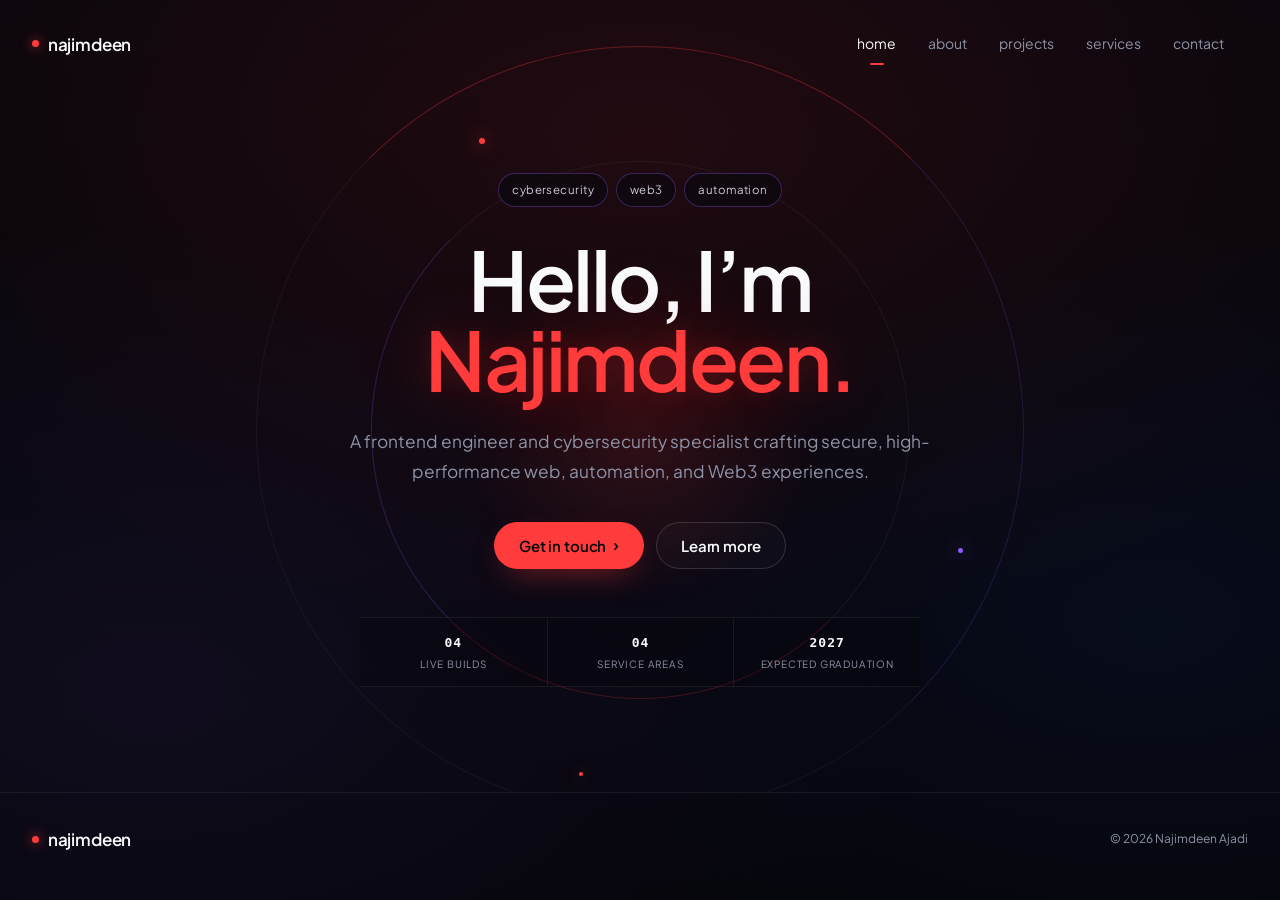
==== index.html @ f52a83c3 "redesign portfolio and expand project showcase" ====
<!DOCTYPE html>
<html lang="en">

<head>
    <meta charset="UTF-8">
    <meta name="viewport" content="width=device-width, initial-scale=1">
    <title>Najimdeen Ajadi — Frontend Engineer &amp; Cybersecurity Specialist</title>
    <meta name="description" content="Najimdeen Ajadi is a frontend engineer and cybersecurity specialist crafting secure, high-performance web, automation, and Web3 experiences.">
    <meta name="author" content="Najimdeen Ajadi">
    <meta name="theme-color" content="#05050A">
    <meta name="color-scheme" content="dark">
    <link rel="canonical" href="https://www.najimdeenajadi.xyz/">

    <meta property="og:type" content="website">
    <meta property="og:site_name" content="Najimdeen Ajadi">
    <meta property="og:title" content="Najimdeen Ajadi — Frontend Engineer &amp; Cybersecurity Specialist">
    <meta property="og:description" content="Frontend engineer and cybersecurity specialist crafting secure, high-performance web, automation, and Web3 experiences.">
    <meta property="og:url" content="https://www.najimdeenajadi.xyz/">
    <meta property="og:image" content="https://www.najimdeenajadi.xyz/og.png">
    <meta property="og:image:width" content="1200">
    <meta property="og:image:height" content="630">
    <meta property="og:image:alt" content="Najimdeen Ajadi — Frontend Engineer &amp; Cybersecurity Specialist">
    <meta name="twitter:card" content="summary_large_image">
    <meta name="twitter:title" content="Najimdeen Ajadi — Frontend Engineer &amp; Cybersecurity Specialist">
    <meta name="twitter:description" content="Frontend engineer and cybersecurity specialist crafting secure, high-performance web, automation, and Web3 experiences.">
    <meta name="twitter:image" content="https://www.najimdeenajadi.xyz/og.png">

    <link rel="icon" type="image/svg+xml" href="logo.svg?v=4">
    <link rel="apple-touch-icon" href="img/apple-touch-icon.png">
    <link rel="manifest" href="site.webmanifest">
    <link rel="preload" href="fonts/PlusJakartaSans-Variable.woff2" as="font" type="font/woff2" crossorigin>
    <link rel="stylesheet" href="css/styles.css">

    <script type="application/ld+json">
    {
        "@context": "https://schema.org",
        "@type": "Person",
        "name": "Najimdeen Ajadi",
        "url": "https://www.najimdeenajadi.xyz/",
        "image": "https://www.najimdeenajadi.xyz/og.png",
        "jobTitle": "Frontend Engineer & Cybersecurity Specialist",
        "description": "Frontend engineer and cybersecurity specialist crafting secure, high-performance web, automation, and Web3 experiences.",
        "email": "mailto:najimdeenajadi@gmail.com",
        "sameAs": ["https://github.com/TheRealNajim"],
        "affiliation": {
            "@type": "CollegeOrUniversity",
            "name": "Ladoke Akintola University of Technology (LAUTECH)"
        },
        "knowsAbout": ["Frontend Engineering", "Cyber Security", "Network Security", "Web Automation", "Web3", "JavaScript", "React", "Python", "Wireshark", "Nmap"]
    }
    </script>
</head>

<body>
    <a class="skip-link" href="#main">Skip to content</a>

    <header class="nav">
        <div class="container nav__inner">
            <a href="index.html" class="brand" aria-label="Najimdeen Ajadi — home">
                <span class="brand__mark" aria-hidden="true"></span>
                najimdeen
            </a>

            <nav class="nav__menu" id="navMenu" aria-label="Primary">
                <ul>
                    <li><a href="index.html" class="nav__link" aria-current="page">home</a></li>
                    <li><a href="about.html" class="nav__link">about</a></li>
                    <li><a href="projects.html" class="nav__link">projects</a></li>
                    <li><a href="services.html" class="nav__link">services</a></li>
                    <li><a href="contact.html" class="nav__link">contact</a></li>
                </ul>
            </nav>

            <div class="nav__end">
                <button class="nav__toggle" id="navToggle" type="button" aria-expanded="false" aria-controls="navMenu" aria-label="Toggle navigation">
                    <span></span>
                    <span></span>
                </button>
            </div>
        </div>
    </header>

    <main id="main">
        <!-- Hero -->
        <section id="home" class="hero" aria-labelledby="hero-title">
            <div class="container hero__inner">
                <div class="hero__signal" aria-hidden="true">
                    <span class="hero__ring hero__ring--outer"></span>
                    <span class="hero__ring hero__ring--inner"></span>
                    <span class="hero__node hero__node--one"></span>
                    <span class="hero__node hero__node--two"></span>
                    <span class="hero__node hero__node--three"></span>
                </div>

                <div class="hero__copy">
                    <ul class="pills" aria-label="Focus areas">
                        <li>cybersecurity</li>
                        <li>web3</li>
                        <li>automation</li>
                    </ul>

                    <h1 class="hero__title" id="hero-title">
                        <span class="hero__hello">Hello, I&rsquo;m</span>
                        <span class="hero__name">Najimdeen.</span>
                    </h1>

                    <p class="hero__lede">
                        A frontend engineer and cybersecurity specialist crafting secure, high-performance web, automation, and Web3 experiences.
                    </p>

                    <div class="hero__actions">
                        <a href="contact.html" class="btn btn--primary" data-magnetic>Get in touch <span class="arrow" aria-hidden="true">&rsaquo;</span></a>
                        <a href="projects.html" class="btn btn--ghost" data-magnetic><span>Learn more<span class="sr-only"> about Najimdeen&rsquo;s projects</span></span></a>
                    </div>

                    <ul class="hero__facts" aria-label="Portfolio highlights">
                        <li><strong>04</strong><span>live builds</span></li>
                        <li><strong>04</strong><span>service areas</span></li>
                        <li><strong>2027</strong><span>expected graduation</span></li>
                    </ul>
                </div>
            </div>
        </section>
    </main>

    <footer class="footer">
        <div class="container footer__inner">
            <a href="index.html" class="brand" aria-label="Najimdeen Ajadi — home">
                <span class="brand__mark" aria-hidden="true"></span>
                najimdeen
            </a>
            <p class="footer__meta">&copy; <span id="year">2026</span> Najimdeen Ajadi</p>
        </div>
    </footer>

    <dialog id="palette" class="sheet palette" aria-label="Command palette">
        <div class="palette__search">
            <span aria-hidden="true">&#8250;</span>
            <input id="paletteInput" type="text" role="combobox" aria-expanded="true" aria-controls="paletteList" aria-autocomplete="list" aria-label="Search commands" placeholder="Jump to a page, copy email, open a project…" autocomplete="off" autocapitalize="off" spellcheck="false">
            <kbd>esc</kbd>
        </div>
        <ul id="paletteList" class="palette__list" role="listbox" aria-label="Commands"></ul>
        <p class="sr-only" id="paletteStatus" role="status"></p>
        <footer class="palette__foot">
            <span><kbd>&uarr;</kbd> <kbd>&darr;</kbd> navigate</span>
            <span><kbd>&crarr;</kbd> select</span>
            <span><kbd>?</kbd> shortcuts</span>
        </footer>
    </dialog>

    <dialog id="panel" class="sheet panel" aria-labelledby="panelTitle">
        <header class="panel__head">
            <h2 id="panelTitle"></h2>
            <button type="button" class="panel__close" id="panelClose" aria-label="Close (esc)">esc</button>
        </header>
        <div id="panelBody" class="panel__body"></div>
    </dialog>

    <div id="toast" class="toast" role="status" aria-live="polite"></div>

    <script type="module" src="js/main.js"></script>
</body>

</html>
---- css/styles.css ----
/* ==========================================================================
   Najimdeen Ajadi — portfolio
   Minimal dark surface, periwinkle signal, one geometric sans.
   ========================================================================== */

@font-face {
    font-family: 'Plus Jakarta Sans';
    src: url('../fonts/PlusJakartaSans-Variable.woff2') format('woff2');
    font-weight: 200 800;
    font-style: normal;
    font-display: swap;
}

/* --------------------------------------------------------------------------
   Tokens
   -------------------------------------------------------------------------- */
:root {
    color-scheme: dark;

    --bg: #05050A;

    --surface: #030305;
    --surface-2: #0C0D14;

    --line: rgba(255, 255, 255, 0.07);
    --line-strong: rgba(255, 255, 255, 0.14);

    --text: #F8FAFC;
    --muted: #8E93A6;

    /* Atomic crimson — primary signal */
    --accent: #FF3B3B;
    --accent-hover: #E02E2E;
    --accent-soft: rgba(255, 59, 59, 0.12);
    --accent-line: rgba(255, 59, 59, 0.38);
    --accent-glow: rgba(255, 59, 59, 0.25);

    /* Cosmic violet — secondary badges and highlights */
    --violet: #8B5CF6;
    --violet-soft: rgba(139, 92, 246, 0.12);
    --violet-line: rgba(139, 92, 246, 0.34);


    --font-sans: 'Plus Jakarta Sans', ui-sans-serif, system-ui, -apple-system, 'Segoe UI', Roboto, sans-serif;
    --font-mono: ui-monospace, SFMono-Regular, 'SF Mono', Menlo, Consolas, monospace;

    --fs-xs: 0.75rem;
    --fs-sm: 0.875rem;
    --fs-base: 1rem;
    --fs-lg: 1.125rem;
    --fs-h3: clamp(1.0625rem, 1.4vw, 1.25rem);
    --fs-h2: clamp(2rem, 4.4vw, 3.25rem);
    --fs-display: clamp(2.9rem, 6.4vw, 5.2rem);

    --container: 1280px;
    --pad: clamp(1.25rem, 4vw, 2rem);
    --nav-h: 84px;
    --section-y: clamp(4.5rem, 8vw, 6rem);

    --radius: 16px;
    --radius-sm: 10px;

    --ease: cubic-bezier(0.16, 1, 0.3, 1);
    --ease-out-soft: cubic-bezier(0.22, 1, 0.36, 1);
    --dur-page: 420ms;
    --stagger: 45ms;
}

/* --------------------------------------------------------------------------
   Reset & base
   -------------------------------------------------------------------------- */
*,
*::before,
*::after {
    box-sizing: border-box;
    margin: 0;
    padding: 0;
}

html {
    -webkit-text-size-adjust: 100%;
    text-size-adjust: 100%;
    scroll-padding-top: calc(var(--nav-h) + 0.75rem);
    background: var(--bg);
    color: var(--text);
}

@media (prefers-reduced-motion: no-preference) {
    html {
        scroll-behavior: smooth;
    }
}

body {
    min-height: 100vh;
    overflow-x: clip;
    background: transparent;
    color: var(--text);
    font-family: var(--font-sans);
    font-size: var(--fs-base);
    line-height: 1.65;
    -webkit-font-smoothing: antialiased;
    -moz-osx-font-smoothing: grayscale;
}

/* Full-viewport artwork, pinned behind the document. */
html::before {
    content: '';
    position: fixed;
    inset: 0;
    z-index: -2;
    pointer-events: none;
    background-color: var(--bg);
    background-image:
        radial-gradient(120% 95% at 50% 16%, rgba(255, 59, 59, 0.42), transparent 58%),
        radial-gradient(95% 85% at 12% 78%, rgba(139, 92, 246, 0.45), transparent 62%),
        radial-gradient(85% 75% at 90% 70%, rgba(37, 99, 235, 0.4), transparent 60%),
        linear-gradient(180deg, #0A0614 0%, #05050A 100%);
    background-position: center center;
    background-size: cover;
    background-repeat: no-repeat;
}

/* Dark glass wash over the artwork so type and cards keep full contrast. */
body::before {
    content: '';
    position: fixed;
    inset: 0;
    z-index: -1;
    pointer-events: none;
    background: linear-gradient(180deg, rgba(5, 5, 10, 0.72) 0%, rgba(5, 5, 10, 0.84) 100%);
}

::selection {
    background: var(--accent);
    color: #07070D;
}

a {
    color: inherit;
    text-decoration: none;
}

img,
svg,
picture {
    display: block;
    max-width: 100%;
}

img {
    height: auto;
}

ul,
ol {
    list-style: none;
}

button,
input,
textarea {
    font: inherit;
    color: inherit;
}

button {
    cursor: pointer;
    background: none;
    border: 0;
}

:focus-visible {
    outline: 2px solid var(--accent);
    outline-offset: 3px;
    border-radius: 4px;
}

h1,
h2,
h3 {
    font-weight: 600;
    letter-spacing: -0.03em;
    line-height: 1.15;
    text-wrap: balance;
}

p {
    text-wrap: pretty;
}

.sr-only {
    position: absolute;
    width: 1px;
    height: 1px;
    margin: -1px;
    padding: 0;
    overflow: hidden;
    clip: rect(0, 0, 0, 0);
    white-space: nowrap;
    border: 0;
}

.mono {
    font-family: var(--font-mono);
    font-size: 0.9em;
    letter-spacing: 0;
}

.skip-link {
    position: fixed;
    top: 0.75rem;
    left: 0.75rem;
    z-index: 10000;
    padding: 0.6rem 1rem;
    border-radius: 8px;
    background: var(--text);
    color: var(--bg);
    font-size: var(--fs-sm);
    font-weight: 600;
    transform: translateY(-200%);
}

.skip-link:focus {
    transform: none;
}

@media (prefers-reduced-motion: reduce) {
    *,
    *::before,
    *::after {
        animation-duration: 0.001ms !important;
        animation-delay: 0s !important;
        animation-iteration-count: 1 !important;
        transition-duration: 0.001ms !important;
        transition-delay: 0s !important;
    }
}

/* --------------------------------------------------------------------------
   Layout primitives
   -------------------------------------------------------------------------- */
.container {
    width: 100%;
    max-width: var(--container);
    margin-inline: auto;
    padding-inline: var(--pad);
}

.section {
    padding-block: var(--section-y);
}

/* Standalone pages inherit the absolutely positioned header, so the first
   section clears the nav instead of sitting underneath it. */
.section--page {
    padding-top: calc(var(--nav-h) + clamp(1.5rem, 4vw, 3rem));
}

/* --------------------------------------------------------------------------
   Page motion
   One controller owns exit + entrance, so <header> is never touched and the
   next page never paints in a half-faded state.
   -------------------------------------------------------------------------- */
header.nav {
    view-transition-name: site-header;
}

main {
    view-transition-name: page-content;
}

@media (prefers-reduced-motion: no-preference) {
    main.is-entering {
        animation: pageIn var(--dur-page) var(--ease) backwards;
    }
}

/* Exit: GPU-only fade + lift, then js/ui.js hands over to the next document. */
main.is-leaving {
    opacity: 0;
    transform: translate3d(0, -6px, 0);
    transition:
        opacity 160ms cubic-bezier(0.22, 1, 0.36, 1),
        transform 160ms cubic-bezier(0.22, 1, 0.36, 1);
}

body.is-leaving {
    pointer-events: none;
}

@keyframes pageIn {
    from {
        opacity: 0;
        transform: translate3d(0, 8px, 0);
    }

    to {
        opacity: 1;
        transform: translate3d(0, 0, 0);
    }
}

/* Native View Transitions: the no-JS path. When the controller runs it owns
   the motion, so a view transition never double-animates or snapshots the
   entrance at opacity 0. */
@media (scripting: none) {
    @view-transition {
        navigation: auto;
    }
}

::view-transition-group(site-header) {
    animation: none;
    z-index: 100;
}

::view-transition-old(site-header),
::view-transition-new(site-header) {
    animation: none;
}

::view-transition-old(page-content) {
    animation: vtOut 160ms cubic-bezier(0.22, 1, 0.36, 1) both;
}

::view-transition-new(page-content) {
    animation: vtIn 320ms var(--ease) both;
}

@keyframes vtOut {
    to {
        opacity: 0;
        transform: translate3d(0, -6px, 0);
    }
}

@keyframes vtIn {
    from {
        opacity: 0;
        transform: translate3d(0, 14px, 0);
    }
}

/* Scroll reveal: transform only, so text contrast is never measured mid-fade.
   Elements start settled a touch low and are released by js/main.js when they
   enter the viewport; the short cascade is driven by --reveal-i. */
@media (scripting: enabled) and (prefers-reduced-motion: no-preference) {
    [data-reveal]:not(.is-revealed) {
        transform: translate3d(0, 16px, 0);
    }

    [data-reveal].is-revealed {
        animation: reveal 0.7s var(--ease) backwards;
        animation-delay: calc(var(--reveal-i, 0) * var(--stagger));
    }
}

@keyframes reveal {
    from {
        transform: translate3d(0, 16px, 0);
    }
}


.section-head {
    max-width: 46rem;
    margin-bottom: clamp(2rem, 4vw, 3rem);
}

.eyebrow {
    display: flex;
    align-items: center;
    gap: 0.6rem;
    margin-bottom: 1rem;
    font-size: var(--fs-xs);
    font-weight: 600;
    letter-spacing: 0.16em;
    text-transform: uppercase;
    color: var(--accent);
}

.eyebrow span {
    display: inline-grid;
    place-items: center;
    min-width: 1.5rem;
    height: 1.5rem;
    padding-inline: 0.35rem;
    border: 1px solid var(--violet-line);
    border-radius: 999px;
    font-size: 0.625rem;
    letter-spacing: 0.06em;
    color: var(--violet);
}

.section-head h1,
.section-head h2 {
    font-size: var(--fs-h2);
    line-height: 1.08;
}

.section-head h1 span,
.section-head h2 span {
    color: var(--muted);
}

.section-sub {
    max-width: 52ch;
    margin-top: 1rem;
    font-size: clamp(0.9375rem, 1.2vw, 1.0625rem);
    color: var(--muted);
}

/* --------------------------------------------------------------------------
   Card system
   -------------------------------------------------------------------------- */
/* Dark glass: the artwork reads through, the copy stays crisp. */
.card {
    position: relative;
    border: 1px solid rgba(255, 255, 255, 0.1);
    border-radius: var(--radius);
    background: rgba(8, 8, 14, 0.78);
    -webkit-backdrop-filter: blur(14px);
    backdrop-filter: blur(14px);
    box-shadow: inset 0 1px 0 rgba(255, 255, 255, 0.04), 0 30px 60px -48px #000;
    padding: clamp(1.35rem, 2.2vw, 1.75rem);
    transition:
        transform 220ms var(--ease-out-soft),
        border-color 220ms var(--ease-out-soft),
        background-color 220ms var(--ease-out-soft),
        box-shadow 220ms var(--ease-out-soft);
}

.card:hover {
    border-color: var(--accent-line);
    transform: translate3d(0, -3px, 0);
    box-shadow: inset 0 1px 0 rgba(255, 255, 255, 0.05), 0 30px 60px -48px #000, 0 0 40px -24px var(--accent-glow);
}

.card__tag {
    margin-bottom: 0.9rem;
    font-size: 0.6875rem;
    font-weight: 600;
    letter-spacing: 0.14em;
    text-transform: uppercase;
    color: var(--muted);
}

.card h2:not(.card__tag),
.card h3 {
    font-size: var(--fs-h3);
}

.card__meta {
    margin-top: 0.5rem;
    font-size: var(--fs-sm);
    color: var(--accent);
}

.card__body {
    margin-top: 0.85rem;
    font-size: 0.9375rem;
    color: var(--muted);
}

/* Pointer spotlight layers, injected by js/spotlight.js */
[data-spotlight] > .spot,
[data-spotlight] > .spot-edge {
    position: absolute;
    inset: 0;
    border-radius: inherit;
    opacity: 0;
    overflow: hidden;
    pointer-events: none;
    transition: opacity 0.35s var(--ease);
}

[data-spotlight] > .spot i,
[data-spotlight] > .spot-edge i {
    position: absolute;
    top: 0;
    left: 0;
    width: 26rem;
    height: 26rem;
    margin: -13rem 0 0 -13rem;
    border-radius: 50%;
}

[data-spotlight] > .spot i {
    background: radial-gradient(circle, rgba(255, 59, 59, 0.14), transparent 62%);
}

[data-spotlight] > .spot-edge {
    padding: 1px;
    -webkit-mask: linear-gradient(#000 0 0) content-box, linear-gradient(#000 0 0);
    -webkit-mask-composite: xor;
    mask: linear-gradient(#000 0 0) content-box, linear-gradient(#000 0 0);
    mask-composite: exclude;
}

[data-spotlight] > .spot-edge i {
    background: radial-gradient(circle, rgba(255, 59, 59, 0.85), rgba(255, 59, 59, 0) 60%);
}

[data-spotlight].is-spot > .spot,
[data-spotlight].is-spot > .spot-edge {
    opacity: 1;
}

/* --------------------------------------------------------------------------
   Buttons
   -------------------------------------------------------------------------- */
.btn {
    display: inline-flex;
    align-items: center;
    justify-content: center;
    gap: 0.45rem;
    padding: 0.85rem 1.5rem;
    border: 1px solid var(--line-strong);
    border-radius: 999px;
    background: rgba(255, 255, 255, 0.02);
    color: var(--text);
    font-size: 0.9375rem;
    font-weight: 600;
    letter-spacing: -0.01em;
    line-height: 1.2;
    transition:
        transform 220ms var(--ease-out-soft),
        background-color 220ms var(--ease-out-soft),
        border-color 220ms var(--ease-out-soft),
        color 220ms var(--ease-out-soft),
        box-shadow 220ms var(--ease-out-soft);
}

.btn .arrow {
    font-size: 1.1em;
    line-height: 1;
    transition: transform 0.25s var(--ease);
}

.btn:hover .arrow {
    transform: translateX(2px);
}

.btn--primary {
    border-color: transparent;
    background: var(--accent);
    color: #07070D;
    box-shadow: 0 12px 32px -14px rgba(255, 59, 59, 0.65);
}

.btn--primary:hover {
    background: var(--accent-hover);
    box-shadow: 0 16px 38px -14px rgba(255, 59, 59, 0.8);
}

.btn--ghost {
    border-color: var(--line-strong);
    background: rgba(255, 255, 255, 0.02);
    color: var(--text);
}

.btn:not(.btn--primary):hover {
    border-color: var(--accent-line);
    background: var(--accent-soft);
}

.btn--block {
    width: 100%;
}

[data-magnetic] {
    transform: translate3d(var(--mx, 0px), var(--my, 0px), 0);
    will-change: transform;
    /* Magnetic tracking stays 1:1 with the pointer. */
    transition:
        background-color 220ms var(--ease-out-soft),
        border-color 220ms var(--ease-out-soft),
        color 220ms var(--ease-out-soft),
        box-shadow 220ms var(--ease-out-soft);
}

.btn:active {
    transform: scale(0.98);
}

.btn[data-magnetic]:active {
    transform: translate3d(var(--mx, 0px), var(--my, 0px), 0) scale(0.98);
}

/* --------------------------------------------------------------------------
   Navigation
   -------------------------------------------------------------------------- */
.nav {
    position: fixed;
    inset: 0 0 auto;
    z-index: 60;
    padding-block: 1.75rem;
    border-bottom: 1px solid transparent;
    background: transparent;
    transition: background-color 0.35s var(--ease), border-color 0.35s var(--ease);
}

.nav[data-scrolled] {
    border-bottom-color: var(--line);
    background: rgba(7, 7, 13, 0.78);
    backdrop-filter: blur(12px);
}

.nav__inner {
    position: relative;
    display: flex;
    align-items: center;
    gap: 1.5rem;
}

.brand {
    display: inline-flex;
    align-items: center;
    gap: 0.55rem;
    font-size: 1.0625rem;
    font-weight: 600;
    letter-spacing: -0.01em;
    color: var(--text);
}

.brand__mark {
    width: 7px;
    height: 7px;
    border-radius: 50%;
    background: var(--accent);
    box-shadow: 0 0 12px rgba(255, 59, 59, 0.85);
    transition: box-shadow 0.3s var(--ease), transform 0.3s var(--ease);
}

.brand:hover .brand__mark {
    transform: scale(1.18);
    box-shadow: 0 0 20px rgba(255, 59, 59, 0.95);
}

.nav__menu {
    margin-left: auto;
}

.nav__menu ul {
    display: flex;
    align-items: center;
    gap: 2rem;
}

.nav__link {
    position: relative;
    display: inline-block;
    padding-block: 0.25rem;
    font-size: 0.875rem;
    color: var(--muted);
    transition: color 220ms var(--ease-out-soft), transform 220ms var(--ease-out-soft);
}

.nav__link:hover {
    transform: translate3d(0, -1px, 0);
}

.nav__link:hover,
.nav__link[aria-current] {
    color: var(--text);
}

.nav__link::after {
    content: '';
    position: absolute;
    left: 50%;
    bottom: -0.4rem;
    width: 0;
    height: 2px;
    border-radius: 999px;
    background: var(--accent);
    opacity: 0;
    transform: translateX(-50%);
    transition: width 220ms var(--ease-out-soft), opacity 220ms var(--ease-out-soft);
}

.nav__link:hover::after {
    width: 8px;
    opacity: 0.5;
}

.nav__link[aria-current]::after {
    width: 14px;
    opacity: 1;
}

.nav__end {
    display: flex;
    align-items: center;
    gap: 0.75rem;
}

.kbd-hint {
    display: inline-flex;
    align-items: center;
    padding: 0.3rem 0.45rem;
    border: 1px solid var(--line);
    border-radius: 8px;
    color: var(--muted);
    font-size: 0.6875rem;
    transition: color 0.2s linear, border-color 0.2s linear;
}

.kbd-hint:hover {
    color: var(--text);
    border-color: var(--line-strong);
}

.kbd-hint kbd {
    font-family: var(--font-sans);
    font-size: inherit;
}

.nav__toggle {
    display: none;
    flex-direction: column;
    align-items: center;
    justify-content: center;
    gap: 5px;
    width: 40px;
    height: 40px;
    margin-right: -0.5rem;
    color: var(--text);
}

.nav__toggle span {
    display: block;
    width: 20px;
    height: 1.5px;
    background: currentColor;
    transition: transform 0.25s var(--ease);
}

.nav__toggle[aria-expanded='true'] span:first-child {
    transform: translateY(3.25px) rotate(45deg);
}

.nav__toggle[aria-expanded='true'] span:last-child {
    transform: translateY(-3.25px) rotate(-45deg);
}

/* --------------------------------------------------------------------------
   Hero
   -------------------------------------------------------------------------- */
/* Single-focus hero: the artwork stays unobstructed behind a centred stack. */
.hero {
    position: relative;
    display: flex;
    flex-direction: column;
    justify-content: center;
    min-height: 88vh;
    padding-top: calc(var(--nav-h) + clamp(2rem, 5vw, 4rem));
    padding-bottom: clamp(3rem, 7vw, 5rem);
    overflow: clip;
}

.hero__inner {
    position: relative;
    isolation: isolate;
    display: grid;
    justify-items: center;
    max-width: 54rem;
    margin-inline: auto;
    text-align: center;
}

.hero__copy {
    position: relative;
    z-index: 2;
    width: 100%;
}

.hero__signal {
    position: absolute;
    top: 50%;
    left: 50%;
    z-index: 0;
    width: min(48rem, 92vw);
    aspect-ratio: 1;
    pointer-events: none;
    transform: translate(-50%, -50%);
}

.hero__signal::before {
    content: '';
    position: absolute;
    inset: 26%;
    border-radius: 50%;
    background: radial-gradient(circle, rgba(255, 59, 59, 0.14), transparent 68%);
    filter: blur(10px);
}

.hero__ring {
    position: absolute;
    border: 1px solid rgba(255, 255, 255, 0.055);
    border-radius: 50%;
}

.hero__ring--outer {
    inset: 0;
    border-top-color: rgba(255, 59, 59, 0.32);
    border-right-color: rgba(139, 92, 246, 0.18);
}

.hero__ring--inner {
    inset: 15%;
    border-bottom-color: rgba(255, 59, 59, 0.22);
    border-left-color: rgba(139, 92, 246, 0.24);
}

.hero__node {
    position: absolute;
    width: 6px;
    height: 6px;
    border-radius: 50%;
    background: var(--accent);
    box-shadow: 0 0 18px var(--accent);
}

.hero__node--one {
    top: 12%;
    left: 29%;
}

.hero__node--two {
    right: 8%;
    bottom: 34%;
    width: 5px;
    height: 5px;
    background: var(--violet);
    box-shadow: 0 0 18px var(--violet);
}

.hero__node--three {
    bottom: 5%;
    left: 42%;
    width: 4px;
    height: 4px;
}

.pills {
    display: flex;
    flex-wrap: wrap;
    justify-content: center;
    gap: 0.5rem;
    margin-bottom: clamp(1.5rem, 3vw, 2rem);
}

.pills li {
    padding: 0.4rem 0.8rem;
    border: 1px solid var(--violet-line);
    border-radius: 999px;
    background: rgba(8, 8, 14, 0.6);
    -webkit-backdrop-filter: blur(8px);
    backdrop-filter: blur(8px);
    font-size: 0.71875rem;
    letter-spacing: 0.04em;
    color: #C9CBD8;
}

.hero__title {
    font-size: var(--fs-display);
    line-height: 0.98;
    letter-spacing: -0.03em;
}

.hero__title span {
    display: block;
}

.hero__hello {
    color: var(--text);
}

.hero__name {
    color: var(--accent);
    text-shadow: 0 0 70px var(--accent-glow), 0 0 24px rgba(255, 59, 59, 0.18);
}

.hero__lede {
    max-width: 47ch;
    margin-top: clamp(1.25rem, 2.4vw, 1.75rem);
    margin-inline: auto;
    font-size: clamp(1rem, 1.35vw, 1.09375rem);
    line-height: 1.7;
    color: var(--muted);
}

.hero__actions {
    display: flex;
    flex-wrap: wrap;
    justify-content: center;
    gap: 0.75rem;
    margin-top: clamp(1.75rem, 3.2vw, 2.25rem);
}

.hero__facts {
    display: grid;
    grid-template-columns: repeat(3, minmax(0, 1fr));
    width: min(100%, 35rem);
    margin: clamp(2.25rem, 4vw, 3rem) auto 0;
    border-block: 1px solid var(--line);
    background: rgba(5, 5, 10, 0.26);
    -webkit-backdrop-filter: blur(8px);
    backdrop-filter: blur(8px);
}

.hero__facts li {
    display: grid;
    gap: 0.15rem;
    padding: 0.85rem clamp(0.5rem, 2vw, 1rem);
}

.hero__facts li + li {
    border-left: 1px solid var(--line);
}

.hero__facts strong {
    font-family: var(--font-mono);
    font-size: 0.8125rem;
    font-weight: 600;
    letter-spacing: 0.08em;
    color: var(--text);
}

.hero__facts span {
    font-size: 0.625rem;
    letter-spacing: 0.08em;
    text-transform: uppercase;
    color: var(--muted);
}

.dot {
    width: 6px;
    height: 6px;
    border-radius: 50%;
    background: var(--violet);
    box-shadow: 0 0 0 3px var(--violet-soft);
}

@media (prefers-reduced-motion: no-preference) {
    .dot {
        animation: pulse 3.2s ease-in-out infinite;
    }
}

@keyframes pulse {
    0%,
    100% {
        opacity: 1;
        box-shadow: 0 0 0 3px var(--violet-soft);
    }

    50% {
        opacity: 0.6;
        box-shadow: 0 0 0 5px rgba(139, 92, 246, 0.06);
    }
}

/* Staged hero entrance: transform only, so text contrast is never evaluated
   mid-fade. */
@media (prefers-reduced-motion: no-preference) {
    .hero__ring--outer {
        animation: orbit 32s linear infinite;
    }

    .hero__ring--inner {
        animation: orbit 24s linear infinite reverse;
    }

    .hero__node {
        animation: node-pulse 3.4s ease-in-out infinite;
    }

    .hero__copy > * {
        animation: hero-rise 0.9s var(--ease) both;
    }

    .hero__copy > :nth-child(2) {
        animation-delay: 0.08s;
    }

    .hero__copy > :nth-child(3) {
        animation-delay: 0.16s;
    }

    .hero__copy > :nth-child(4) {
        animation-delay: 0.24s;
    }

    .hero__copy > :nth-child(5) {
        animation-delay: 0.32s;
    }
}

@keyframes orbit {
    to {
        transform: rotate(1turn);
    }
}

@keyframes node-pulse {
    0%,
    100% {
        opacity: 0.45;
        transform: scale(0.8);
    }

    50% {
        opacity: 1;
        transform: scale(1.25);
    }
}

@keyframes hero-rise {
    from {
        transform: translateY(24px);
    }

    to {
        transform: none;
    }
}

/* --------------------------------------------------------------------------
   About
   -------------------------------------------------------------------------- */
.about__intro {
    margin-bottom: clamp(2.5rem, 5vw, 4rem);
}

.about__intro .section-head {
    max-width: 54rem;
    margin-bottom: 0;
}

.about__grid {
    position: relative;
    display: grid;
    grid-template-columns: repeat(2, minmax(0, 1fr));
    gap: 1.25rem;
}

.about__card {
    display: flex;
    flex-direction: column;
    min-height: 15rem;
    overflow: hidden;
}

.about__card::after {
    position: absolute;
    right: 1rem;
    bottom: -1.7rem;
    font-family: var(--font-mono);
    font-size: 6.5rem;
    font-weight: 700;
    line-height: 1;
    color: rgba(255, 255, 255, 0.025);
    pointer-events: none;
    transition: color 0.35s var(--ease), transform 0.35s var(--ease);
}

.about__card:first-child::after {
    content: '01';
}

.about__card:nth-child(2)::after {
    content: '02';
}

.about__card:hover::after {
    color: rgba(255, 59, 59, 0.055);
    transform: translate3d(0, -4px, 0);
}

.about__card .card__tag,
.about__card h2,
.about__card .card__meta,
.about__card .card__body {
    position: relative;
    z-index: 1;
}

.about__card .card__body {
    margin-top: 0.85rem;
}

.tools {
    margin-top: 1.25rem;
}

.tools__grid {
    display: grid;
    grid-template-columns: repeat(auto-fit, minmax(15rem, 1fr));
    gap: clamp(1.5rem, 3vw, 2.5rem);
}

.tools__group h3 {
    margin-bottom: 0.85rem;
    font-size: 0.9375rem;
    letter-spacing: -0.01em;
}

/* --------------------------------------------------------------------------
   Tags
   -------------------------------------------------------------------------- */
.tags {
    display: flex;
    flex-wrap: wrap;
    gap: 0.4rem;
}

.tags li {
    padding: 0.28rem 0.6rem;
    border: 1px solid var(--line);
    border-radius: 999px;
    background: rgba(255, 255, 255, 0.02);
    font-size: 0.6875rem;
    line-height: 1.4;
    color: var(--muted);
    transition: color 0.2s linear, border-color 0.2s linear;
}

.tags li:hover {
    color: var(--text);
    border-color: var(--line-strong);
}

.tags .is-focus {
    border-style: dashed;
    border-color: var(--violet-line);
    color: #C4B5FD;
}

/* --------------------------------------------------------------------------
   Projects
   -------------------------------------------------------------------------- */
.projects {
    display: grid;
    grid-template-columns: repeat(2, minmax(0, 1fr));
    gap: 1.25rem;
}

.project {
    display: flex;
    flex-direction: column;
    min-height: 100%;
    padding: 0;
    overflow: hidden;
}

.project__media {
    position: relative;
    aspect-ratio: 16 / 9;
    overflow: hidden;
    border-bottom: 1px solid var(--line);
    background: #07070D;
}

.project__media::after {
    content: '';
    position: absolute;
    inset: 0;
    pointer-events: none;
    background: linear-gradient(180deg, transparent 58%, rgba(3, 3, 5, 0.58));
}

.project__media img {
    width: 100%;
    height: 100%;
    object-fit: cover;
    transition: transform 0.8s var(--ease), filter 0.5s var(--ease);
}

.project--ccgen .project__media img {
    object-position: center;
}

.project--idealab .project__media img {
    object-position: center 24%;
}

.project--haqi .project__media img {
    object-position: center;
}

.project__media--cover {
    background:
        radial-gradient(circle at 76% 12%, rgba(139, 92, 246, 0.24), transparent 30%),
        linear-gradient(135deg, #090811, #100A18 55%, #07070D);
}

.perp-cover {
    position: absolute;
    inset: 1.75rem 0 0;
    overflow: hidden;
}

.perp-cover::before {
    content: '';
    position: absolute;
    inset: 0;
    opacity: 0.28;
    background-image:
        linear-gradient(rgba(255, 255, 255, 0.055) 1px, transparent 1px),
        linear-gradient(90deg, rgba(255, 255, 255, 0.055) 1px, transparent 1px);
    background-size: 32px 32px;
    -webkit-mask-image: linear-gradient(135deg, #000, transparent 78%);
    mask-image: linear-gradient(135deg, #000, transparent 78%);
}

.perp-cover__brand {
    position: absolute;
    top: 12%;
    left: 7%;
    z-index: 2;
    display: flex;
    align-items: center;
    gap: 0.7rem;
}

.perp-cover__brand span {
    display: grid;
    place-items: center;
    width: 2.4rem;
    height: 2.4rem;
    border: 1px solid rgba(255, 59, 59, 0.5);
    border-radius: 10px;
    background: rgba(255, 59, 59, 0.1);
    font-family: var(--font-mono);
    font-size: 0.65rem;
    letter-spacing: 0.06em;
    color: var(--accent);
}

.perp-cover__brand strong {
    font-size: clamp(1.1rem, 2vw, 1.65rem);
    letter-spacing: -0.03em;
}

.perp-cover svg {
    position: absolute;
    right: -2%;
    bottom: 7%;
    left: -2%;
    width: 104%;
    height: 58%;
    overflow: visible;
}

.perp-cover__gridline {
    fill: none;
    stroke: rgba(255, 255, 255, 0.07);
    stroke-width: 1;
}

.perp-cover__line {
    fill: none;
    stroke: var(--accent);
    stroke-width: 3;
    stroke-linecap: round;
    filter: drop-shadow(0 0 8px rgba(255, 59, 59, 0.45));
    transition: stroke-dashoffset 1s var(--ease);
    stroke-dasharray: 760;
    stroke-dashoffset: 0;
}

.perp-cover__fill {
    fill: rgba(255, 59, 59, 0.07);
    stroke: none;
}

.perp-cover__label {
    position: absolute;
    right: 7%;
    bottom: 9%;
    z-index: 2;
    font-family: var(--font-mono);
    font-size: 0.5625rem;
    letter-spacing: 0.14em;
    color: rgba(248, 250, 252, 0.55);
}

.project--perppilot:hover .perp-cover__line {
    stroke-dashoffset: -90;
}

.project__chrome {
    position: absolute;
    top: 0;
    right: 0;
    left: 0;
    z-index: 2;
    display: flex;
    align-items: center;
    gap: 0.32rem;
    min-height: 1.75rem;
    padding-inline: 0.75rem;
    border-bottom: 1px solid rgba(255, 255, 255, 0.08);
    background: rgba(5, 5, 10, 0.86);
    -webkit-backdrop-filter: blur(8px);
    backdrop-filter: blur(8px);
    pointer-events: none;
}

.project__chrome > span {
    width: 5px;
    height: 5px;
    border-radius: 50%;
    background: rgba(255, 255, 255, 0.16);
}

.project__chrome > span:first-child {
    background: rgba(255, 59, 59, 0.76);
}

.project__chrome > span:nth-child(2) {
    background: rgba(139, 92, 246, 0.62);
}

.project__chrome small {
    min-width: 0;
    margin-left: 0.3rem;
    overflow: hidden;
    font-family: var(--font-mono);
    font-size: 0.5625rem;
    letter-spacing: 0.02em;
    color: rgba(142, 147, 166, 0.78);
    text-overflow: ellipsis;
    white-space: nowrap;
}

.project__content {
    display: flex;
    flex: 1;
    flex-direction: column;
    padding: clamp(1.35rem, 2.2vw, 1.75rem);
}

.project__top {
    display: flex;
    align-items: center;
    justify-content: space-between;
    gap: 1rem;
    margin-bottom: 1.15rem;
}

.project__idx {
    font-size: 0.6875rem;
    font-weight: 600;
    letter-spacing: 0.14em;
    color: var(--muted);
}

.live {
    display: inline-flex;
    align-items: center;
    gap: 0.4rem;
    font-size: 0.625rem;
    font-weight: 600;
    letter-spacing: 0.14em;
    text-transform: uppercase;
    color: var(--muted);
}

.project h2,
.project h3 {
    font-size: 1.2rem;
}

.project__tagline {
    margin-top: 0.3rem;
    font-size: 0.8125rem;
    color: var(--accent);
}

.project__desc {
    display: -webkit-box;
    min-height: 2.9rem;
    margin-top: 0.8rem;
    overflow: hidden;
    font-size: 0.90625rem;
    line-height: 1.6;
    color: var(--muted);
    -webkit-line-clamp: 2;
    -webkit-box-orient: vertical;
}

.project__stack {
    margin-top: 1.25rem;
    margin-bottom: 1.5rem;
}

.project__link {
    display: inline-flex;
    align-items: center;
    gap: 0.4rem;
    align-self: flex-start;
    font-size: 0.875rem;
    font-weight: 600;
    color: var(--text);
    transition: color 0.2s linear;
}

.project__actions {
    display: flex;
    flex-wrap: wrap;
    align-items: center;
    gap: 1rem;
    margin-top: auto;
}

.project__source {
    position: relative;
    z-index: 2;
    display: inline-flex;
    align-items: center;
    gap: 0.35rem;
    font-size: 0.75rem;
    font-weight: 500;
    color: var(--muted);
    transition: color 0.2s linear, transform 0.25s var(--ease);
}

.project__source:hover {
    color: var(--text);
    transform: translate3d(1px, -1px, 0);
}

.project__link .arrow {
    transition: transform 0.25s var(--ease);
}

/* Whole card is the hit target; the link text stays the accessible name. */
.project__link::after {
    content: '';
    position: absolute;
    inset: 0;
    z-index: 1;
    border-radius: inherit;
}

.project:hover {
    border-color: var(--accent-line);
}

.project:hover .project__media img {
    transform: scale(1.045);
    filter: saturate(1.08);
}

.project:hover .project__link {
    color: var(--violet);
}

.project:hover .project__link .arrow {
    transform: translate(2px, -2px);
}

.project:focus-within {
    border-color: var(--accent-line);
}

/* --------------------------------------------------------------------------
   Services
   -------------------------------------------------------------------------- */
.services {
    display: grid;
    grid-template-columns: repeat(2, minmax(0, 1fr));
    gap: 1.25rem;
}

.service {
    display: flex;
    flex-direction: column;
    min-height: 20rem;
    overflow: hidden;
    padding: clamp(1.6rem, 3vw, 2.25rem);
    background: rgba(8, 8, 14, 0.82);
}

.service::before {
    content: '';
    position: absolute;
    inset: 0;
    z-index: 0;
    opacity: 0.34;
    pointer-events: none;
    -webkit-mask-image: linear-gradient(135deg, #000, transparent 72%);
    mask-image: linear-gradient(135deg, #000, transparent 72%);
    transition: opacity 0.45s var(--ease), transform 0.6s var(--ease);
}

.service::after {
    content: attr(data-index);
    position: absolute;
    top: 1rem;
    right: 1.3rem;
    z-index: 0;
    font-family: var(--font-mono);
    font-size: clamp(3.5rem, 6vw, 5rem);
    font-weight: 700;
    line-height: 1;
    color: rgba(255, 255, 255, 0.025);
    pointer-events: none;
    transition: color 0.35s var(--ease), transform 0.5s var(--ease);
}

.service--frontend::before {
    background-image:
        linear-gradient(rgba(255, 59, 59, 0.16) 1px, transparent 1px),
        linear-gradient(90deg, rgba(255, 59, 59, 0.16) 1px, transparent 1px),
        radial-gradient(circle at 22% 22%, rgba(255, 59, 59, 0.32), transparent 32%);
    background-size: 32px 32px, 32px 32px, 100% 100%;
}

.service--security::before {
    background:
        radial-gradient(circle at 24% 28%, transparent 0 2.8rem, rgba(139, 92, 246, 0.26) 2.85rem 2.9rem, transparent 2.95rem 4.7rem, rgba(139, 92, 246, 0.18) 4.75rem 4.8rem, transparent 4.85rem),
        linear-gradient(135deg, rgba(139, 92, 246, 0.2), transparent 52%);
}

.service--automation::before {
    background-image:
        radial-gradient(circle, rgba(255, 59, 59, 0.46) 0 2px, transparent 3px),
        linear-gradient(135deg, rgba(255, 59, 59, 0.24), transparent 45%);
    background-position: 0 0;
    background-size: 28px 28px, 100% 100%;
}

.service--web3::before {
    background:
        linear-gradient(30deg, transparent 46%, rgba(139, 92, 246, 0.18) 47% 48%, transparent 49%),
        linear-gradient(150deg, transparent 46%, rgba(139, 92, 246, 0.18) 47% 48%, transparent 49%),
        radial-gradient(circle at 23% 25%, rgba(139, 92, 246, 0.28), transparent 34%);
    background-size: 46px 80px, 46px 80px, 100% 100%;
}

.service:hover::before {
    opacity: 0.55;
    transform: scale(1.025);
}

.service:hover::after {
    color: rgba(255, 59, 59, 0.055);
    transform: translate3d(0, -4px, 0);
}

.service__icon,
.service h2,
.service p,
.service .tags {
    position: relative;
    z-index: 1;
}

.service__icon {
    display: inline-grid;
    place-items: center;
    width: 3rem;
    height: 3rem;
    margin-bottom: auto;
    border: 1px solid var(--accent-line);
    border-radius: 12px;
    background: var(--accent-soft);
    color: var(--accent);
    transition:
        transform 0.35s var(--ease),
        border-color 0.35s var(--ease),
        background-color 0.35s var(--ease);
}

.service:hover .service__icon {
    transform: translate3d(0, -3px, 0);
    border-color: var(--accent);
    background: rgba(255, 59, 59, 0.16);
}

.service h2,
.service h3 {
    max-width: 22rem;
    margin-top: 2.75rem;
    font-size: clamp(1.125rem, 2vw, 1.35rem);
    line-height: 1.3;
}

.service p {
    max-width: 50ch;
    margin-top: 0.7rem;
    font-size: 0.875rem;
    line-height: 1.6;
    color: var(--muted);
}

.service .tags {
    padding-top: 1.5rem;
}

/* --------------------------------------------------------------------------
   Contact
   -------------------------------------------------------------------------- */
.contact {
    display: grid;
    grid-template-columns: minmax(0, 1.05fr) minmax(0, 0.95fr);
    align-items: stretch;
    gap: clamp(2rem, 5vw, 4rem);
}

.contact__panel {
    display: flex;
    flex-direction: column;
    min-width: 0;
    overflow: hidden;
    background:
        radial-gradient(circle at 85% 12%, rgba(255, 59, 59, 0.13), transparent 28%),
        rgba(8, 8, 14, 0.78);
}

.contact__panel::before {
    content: '';
    position: absolute;
    inset: 0;
    pointer-events: none;
    opacity: 0.25;
    background-image:
        linear-gradient(rgba(255, 255, 255, 0.035) 1px, transparent 1px),
        linear-gradient(90deg, rgba(255, 255, 255, 0.035) 1px, transparent 1px);
    background-size: 28px 28px;
    -webkit-mask-image: linear-gradient(135deg, transparent 18%, #000, transparent 85%);
    mask-image: linear-gradient(135deg, transparent 18%, #000, transparent 85%);
}

.contact__panel-head {
    position: relative;
    z-index: 1;
    display: flex;
    align-items: center;
    justify-content: space-between;
    gap: 1.5rem;
}

.contact__panel-head .card__tag {
    margin-bottom: 0.45rem;
}

.contact__signal {
    position: relative;
    display: grid;
    flex: 0 0 auto;
    place-items: center;
    width: 4.75rem;
    height: 4.75rem;
    border: 1px solid rgba(255, 255, 255, 0.08);
    border-radius: 50%;
    background: rgba(3, 3, 5, 0.52);
    box-shadow: inset 0 0 24px rgba(255, 59, 59, 0.08);
}

.contact__signal::before,
.contact__signal::after {
    content: '';
    position: absolute;
    border-radius: 50%;
}

.contact__signal::before {
    inset: 0.45rem;
    border: 1px dashed rgba(255, 59, 59, 0.34);
}

.contact__signal::after {
    top: 0.25rem;
    left: 50%;
    width: 6px;
    height: 6px;
    background: var(--accent);
    box-shadow: 0 0 14px var(--accent);
    transform: translateX(-50%);
}

.contact__signal > span {
    position: absolute;
    inset: -1px;
    border: 1px solid transparent;
    border-top-color: rgba(139, 92, 246, 0.7);
    border-radius: 50%;
}

.contact__signal strong {
    font-family: var(--font-mono);
    font-size: 0.75rem;
    letter-spacing: 0.08em;
}

@media (prefers-reduced-motion: no-preference) {
    .contact__signal > span {
        animation: orbit 9s linear infinite;
    }
}

.status {
    display: inline-flex;
    align-items: center;
    gap: 0.5rem;
    font-size: 0.75rem;
    letter-spacing: 0.06em;
    color: var(--muted);
}

.contact__mailrow {
    position: relative;
    z-index: 1;
    display: flex;
    flex-wrap: wrap;
    align-items: center;
    gap: 0.75rem;
    margin-top: 2.25rem;
}

.contact__mail {
    font-size: clamp(1.25rem, 2.6vw, 1.75rem);
    font-weight: 500;
    letter-spacing: -0.02em;
    color: var(--text);
    border-bottom: 1px solid var(--accent-line);
    transition: color 0.2s linear, border-color 0.2s linear;
    overflow-wrap: anywhere;
}

.contact__mail:hover {
    color: var(--accent);
    border-color: var(--accent);
}

.copy {
    padding: 0.3rem 0.6rem;
    border: 1px solid var(--line);
    border-radius: 999px;
    font-size: 0.6875rem;
    letter-spacing: 0.04em;
    color: var(--muted);
    transition: color 0.2s linear, border-color 0.2s linear;
}

.copy:hover {
    color: var(--text);
    border-color: var(--line-strong);
}

.links {
    position: relative;
    z-index: 1;
    margin-top: 2.25rem;
    border-top: 1px solid var(--line);
}

.links li {
    border-bottom: 1px solid var(--line);
}

.links a {
    display: flex;
    align-items: center;
    gap: 1rem;
    padding-block: 1rem;
    font-size: 0.875rem;
    transition: color 0.2s linear;
}

.links__label {
    min-width: 5rem;
    color: var(--muted);
}

.links__value {
    margin-left: auto;
    color: var(--text);
}

.links a .arrow {
    color: var(--muted);
    transition: transform 0.25s var(--ease), color 0.2s linear;
}

.links a:hover .arrow {
    color: var(--accent);
    transform: translate(2px, -2px);
}

.contact__scope {
    position: relative;
    z-index: 1;
    margin-top: auto;
    padding-top: 2.25rem;
}

.contact__scope .card__tag {
    margin-bottom: 0.75rem;
}

.contact__scope ul {
    display: grid;
    grid-template-columns: repeat(2, minmax(0, 1fr));
    gap: 0.5rem;
}

.contact__scope li {
    padding: 0.55rem 0.65rem;
    border: 1px solid var(--line);
    border-radius: 9px;
    background: rgba(255, 255, 255, 0.018);
    font-size: 0.6875rem;
    color: var(--muted);
}

.form {
    display: grid;
    gap: 1rem;
    padding: clamp(1.35rem, 2.2vw, 1.75rem);
    overflow: hidden;
    background:
        radial-gradient(circle at 100% 0%, rgba(139, 92, 246, 0.1), transparent 28%),
        rgba(8, 8, 14, 0.78);
}

.form__head {
    display: flex;
    align-items: center;
    justify-content: space-between;
    gap: 1rem;
    margin-bottom: 0.35rem;
    padding-bottom: 1.15rem;
    border-bottom: 1px solid var(--line);
}

.form__head .card__tag {
    margin-bottom: 0.35rem;
}

.form__head h2 {
    font-size: 1.2rem;
}

.form__glyph {
    display: grid;
    flex: 0 0 auto;
    place-items: center;
    width: 2.5rem;
    height: 2.5rem;
    border: 1px solid var(--accent-line);
    border-radius: 50%;
    background: var(--accent-soft);
    color: var(--accent);
    transition: transform 0.3s var(--ease), background-color 0.3s var(--ease);
}

.form:focus-within .form__glyph {
    background: rgba(255, 59, 59, 0.18);
    transform: rotate(8deg) translate3d(1px, -1px, 0);
}

.field {
    display: grid;
    gap: 0.4rem;
}

.field label {
    font-size: 0.75rem;
    font-weight: 500;
    letter-spacing: 0.04em;
    color: var(--muted);
}

.field input,
.field textarea {
    width: 100%;
    padding: 0.8rem 0.9rem;
    border: 1px solid var(--line);
    border-radius: var(--radius-sm);
    background: rgba(5, 5, 10, 0.55);
    color: var(--text);
    font-size: 0.9375rem;
    transition: border-color 0.2s linear, box-shadow 0.2s var(--ease);
}

.field textarea {
    resize: vertical;
    min-height: 7.5rem;
}

.field input::placeholder,
.field textarea::placeholder {
    color: rgba(142, 147, 166, 0.85);
}

.field input:focus,
.field textarea:focus {
    outline: none;
    border-color: var(--accent);
    box-shadow: 0 0 0 3px var(--accent-soft);
}

.form .btn {
    margin-top: 0.25rem;
}

.form__status {
    min-height: 1.25rem;
    font-size: 0.75rem;
    color: var(--accent);
}

/* --------------------------------------------------------------------------
   Footer
   -------------------------------------------------------------------------- */
.footer {
    border-top: 1px solid var(--line);
    padding-block: 2rem;
}

.footer__inner {
    display: flex;
    flex-wrap: wrap;
    align-items: center;
    justify-content: space-between;
    gap: 1rem;
}

.footer__meta {
    font-size: 0.75rem;
    color: var(--muted);
}

/* --------------------------------------------------------------------------
   Dialogs
   -------------------------------------------------------------------------- */
.sheet {
    width: min(40rem, calc(100% - 2rem));
    margin: 14vh auto auto;
    padding: 0;
    border: 1px solid var(--line);
    border-radius: var(--radius);
    background: var(--surface-2);
    color: var(--text);
    box-shadow: 0 40px 100px -30px #000;
    overflow: hidden;
}

.sheet::backdrop {
    background: rgba(3, 3, 5, 0.72);
    backdrop-filter: blur(6px);
}

.sheet[open] {
    animation: sheet-in 0.3s var(--ease) both;
}

@keyframes sheet-in {
    from {
        opacity: 0;
        transform: translateY(10px) scale(0.99);
    }

    to {
        opacity: 1;
        transform: none;
    }
}

.palette__search {
    display: flex;
    align-items: center;
    gap: 0.6rem;
    padding: 1rem 1.15rem;
    border-bottom: 1px solid var(--line);
    color: var(--muted);
}

.palette__search input {
    flex: 1;
    min-width: 0;
    border: 0;
    background: none;
    color: var(--text);
    font-size: 0.96875rem;
    outline: none;
}

.palette__search input::placeholder {
    color: rgba(142, 147, 166, 0.85);
}

.palette__search kbd,
.palette__foot kbd,
.panel kbd {
    padding: 0.1rem 0.35rem;
    border: 1px solid var(--line-strong);
    border-radius: 5px;
    font-family: var(--font-mono);
    font-size: 0.6875rem;
    color: var(--muted);
}

.palette__list {
    max-height: min(52vh, 26rem);
    overflow-y: auto;
    padding: 0.4rem;
}

.cmd {
    display: flex;
    align-items: center;
    gap: 0.7rem;
    padding: 0.6rem 0.7rem;
    border-radius: 8px;
    font-size: 0.90625rem;
    cursor: pointer;
    scroll-margin-block: 0.4rem;
}

.cmd[aria-selected='true'] {
    background: var(--accent-soft);
    color: var(--text);
}

.cmd__icon {
    width: 1.1rem;
    text-align: center;
    color: var(--muted);
}

.cmd__label {
    color: var(--text);
}

.cmd__hint {
    margin-left: auto;
    font-size: 0.6875rem;
    color: var(--muted);
    white-space: nowrap;
}

.cmd-group {
    padding: 0.8rem 0.7rem 0.35rem;
    font-size: 0.625rem;
    font-weight: 600;
    letter-spacing: 0.14em;
    text-transform: uppercase;
    color: var(--muted);
}

.cmd-empty {
    padding: 1.25rem 0.7rem;
    font-size: 0.875rem;
    color: var(--muted);
}

.palette__foot {
    display: flex;
    flex-wrap: wrap;
    gap: 1.25rem;
    padding: 0.75rem 1.15rem;
    border-top: 1px solid var(--line);
    font-size: 0.6875rem;
    color: var(--muted);
}

.panel {
    width: min(36rem, calc(100% - 2rem));
}

.panel__head {
    display: flex;
    align-items: center;
    justify-content: space-between;
    gap: 1rem;
    padding: 1rem 1.15rem;
    border-bottom: 1px solid var(--line);
}

.panel__head h2 {
    font-size: 0.9375rem;
    letter-spacing: -0.01em;
}

.panel__close {
    padding: 0.2rem 0.45rem;
    border: 1px solid var(--line);
    border-radius: 5px;
    font-size: 0.6875rem;
    color: var(--muted);
}

.panel__close:hover {
    color: var(--text);
    border-color: var(--line-strong);
}

.panel__body {
    padding: 1.15rem;
}

.rows {
    display: grid;
    gap: 0.6rem;
}

.rows > div {
    display: flex;
    align-items: baseline;
    justify-content: space-between;
    gap: 1rem;
    font-size: 0.84375rem;
}

.rows dt {
    color: var(--muted);
}

.rows dd {
    text-align: right;
}

/* --------------------------------------------------------------------------
   Toast
   -------------------------------------------------------------------------- */
.toast {
    position: fixed;
    left: 50%;
    bottom: 1.5rem;
    z-index: 200;
    padding: 0.65rem 1rem;
    border: 1px solid var(--line-strong);
    border-radius: 999px;
    background: var(--surface-2);
    color: var(--text);
    font-size: 0.8125rem;
    opacity: 0;
    pointer-events: none;
    transform: translate(-50%, 0.75rem);
    transition: opacity 0.25s var(--ease), transform 0.25s var(--ease);
}

.toast[data-show] {
    opacity: 1;
    transform: translate(-50%, 0);
}

/* --------------------------------------------------------------------------
   Reduced motion: entrance/exit and hover physics switch off cleanly.
   -------------------------------------------------------------------------- */
@media (prefers-reduced-motion: reduce) {
    main.is-entering {
        animation: none;
    }

    main.is-leaving {
        opacity: 1;
        transform: none;
        transition: none;
    }

    @view-transition {
        navigation: none;
    }

    ::view-transition-old(*),
    ::view-transition-new(*) {
        animation: none !important;
    }
}

/* --------------------------------------------------------------------------
   Responsive
   -------------------------------------------------------------------------- */
@media (max-width: 1080px) {
    .services {
        grid-template-columns: repeat(2, minmax(0, 1fr));
    }
}

@media (max-width: 960px) {
    .projects {
        grid-template-columns: repeat(2, minmax(0, 1fr));
    }

    .contact {
        grid-template-columns: minmax(0, 1fr);
    }
}

@media (max-width: 900px) {
    .nav {
        padding-block: 1.25rem;
    }

    .about__grid {
        grid-template-columns: minmax(0, 1fr);
    }

}

@media (max-width: 720px) {
    .nav__menu {
        position: absolute;
        top: calc(100% + 0.75rem);
        left: 0;
        right: 0;
        display: none;
        padding: 0.5rem;
        border: 1px solid var(--line);
        border-radius: 14px;
        background: var(--surface-2);
        box-shadow: 0 30px 60px -30px #000;
        opacity: 0;
        transform: translate3d(0, -8px, 0);
        transition:
            opacity 0.22s var(--ease-out-soft),
            transform 0.22s var(--ease-out-soft),
            display 0.22s allow-discrete;
    }

    .nav__menu[data-open] {
        display: block;
        opacity: 1;
        transform: none;
    }

    @starting-style {
        .nav__menu[data-open] {
            opacity: 0;
            transform: translate3d(0, -8px, 0);
        }
    }

    .nav__menu ul {
        flex-direction: column;
        align-items: stretch;
        gap: 0.1rem;
    }

    .nav__link {
        display: block;
        padding: 0.7rem 0.8rem;
        border-radius: 8px;
        font-size: 0.9375rem;
    }

    .nav__link[aria-current] {
        background: var(--accent-soft);
    }

    .nav__link::after {
        display: none;
    }

    .nav__toggle {
        display: inline-flex;
    }

    .nav__end {
        margin-left: auto;
    }

    .kbd-hint {
        display: none;
    }

    body::after {
        content: '';
        position: fixed;
        inset: 0;
        z-index: 50;
        background: rgba(3, 3, 5, 0.62);
        opacity: 0;
        pointer-events: none;
        transition: opacity 0.22s var(--ease-out-soft);
    }

    body:has(.nav__menu[data-open])::after {
        opacity: 1;
    }

    .projects {
        grid-template-columns: minmax(0, 1fr);
    }

    .services {
        grid-template-columns: minmax(0, 1fr);
    }

    .service {
        min-height: 18rem;
    }

    .hero__title {
        letter-spacing: -0.035em;
    }
}

@media (max-width: 600px) {
    .hero__facts li {
        padding-inline: 0.35rem;
    }

    .hero__facts span {
        font-size: 0.5625rem;
        letter-spacing: 0.05em;
    }

    .pills li {
        font-size: 0.6875rem;
        padding: 0.35rem 0.7rem;
    }

    .footer__inner {
        justify-content: flex-start;
    }

    .footer__meta {
        order: 3;
        flex-basis: 100%;
    }

    .links__label {
        min-width: 4.5rem;
    }

    .contact__signal {
        width: 4rem;
        height: 4rem;
    }

    .sheet {
        margin-top: 8vh;
    }
}

@media (max-width: 380px) {
    .hero__actions .btn {
        width: 100%;
    }
}
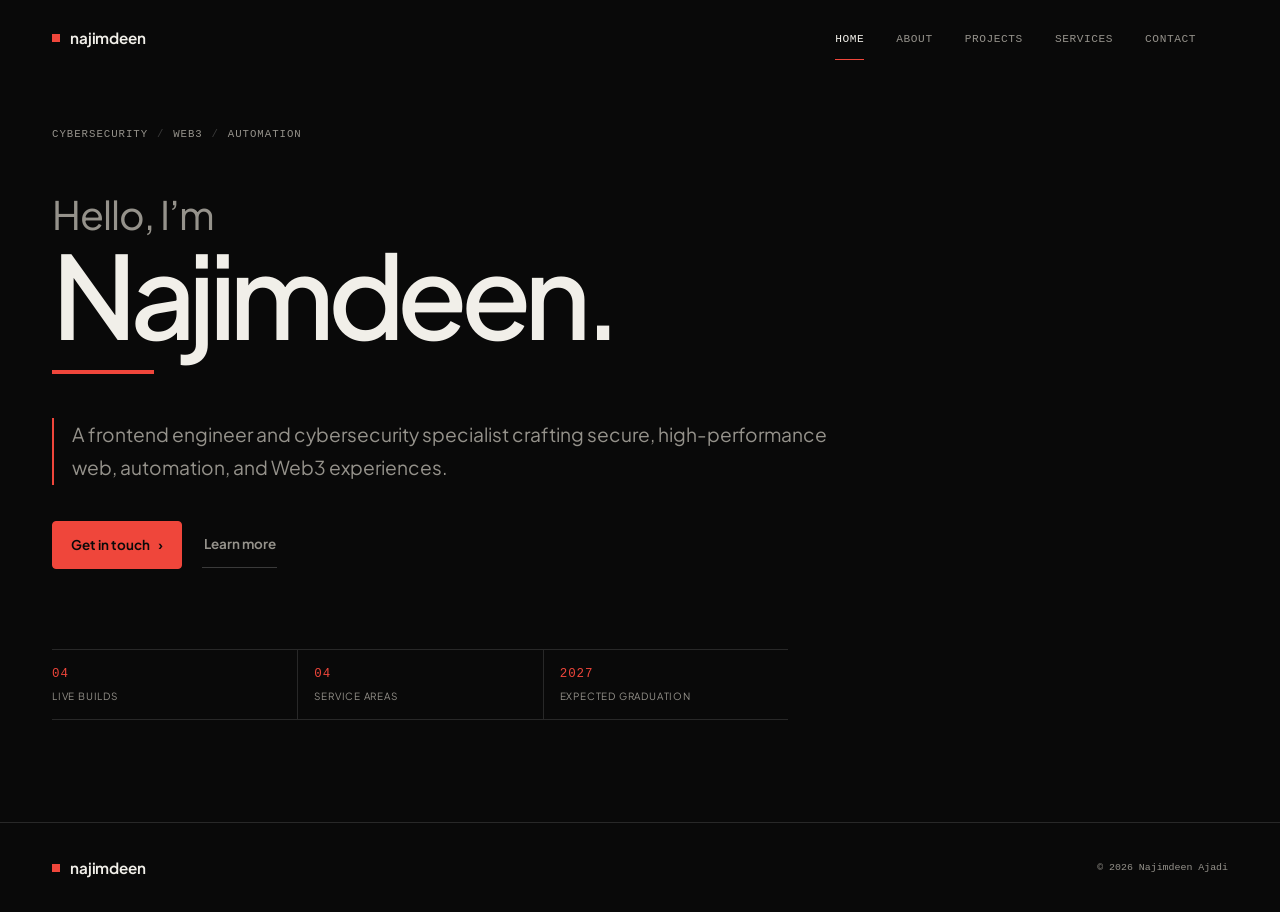
==== commit 43e0512a: "refine portfolio into editorial design" ====
--- a/index.html
+++ b/index.html
@@ -7,7 +7,7 @@
     <title>Najimdeen Ajadi — Frontend Engineer &amp; Cybersecurity Specialist</title>
     <meta name="description" content="Najimdeen Ajadi is a frontend engineer and cybersecurity specialist crafting secure, high-performance web, automation, and Web3 experiences.">
     <meta name="author" content="Najimdeen Ajadi">
-    <meta name="theme-color" content="#05050A">
+    <meta name="theme-color" content="#090909">
     <meta name="color-scheme" content="dark">
     <link rel="canonical" href="https://www.najimdeenajadi.xyz/">
 
@@ -84,14 +84,6 @@
         <!-- Hero -->
         <section id="home" class="hero" aria-labelledby="hero-title">
             <div class="container hero__inner">
-                <div class="hero__signal" aria-hidden="true">
-                    <span class="hero__ring hero__ring--outer"></span>
-                    <span class="hero__ring hero__ring--inner"></span>
-                    <span class="hero__node hero__node--one"></span>
-                    <span class="hero__node hero__node--two"></span>
-                    <span class="hero__node hero__node--three"></span>
-                </div>
-
                 <div class="hero__copy">
                     <ul class="pills" aria-label="Focus areas">
                         <li>cybersecurity</li>
@@ -109,8 +101,8 @@
                     </p>
 
                     <div class="hero__actions">
-                        <a href="contact.html" class="btn btn--primary" data-magnetic>Get in touch <span class="arrow" aria-hidden="true">&rsaquo;</span></a>
-                        <a href="projects.html" class="btn btn--ghost" data-magnetic><span>Learn more<span class="sr-only"> about Najimdeen&rsquo;s projects</span></span></a>
+                        <a href="contact.html" class="btn btn--primary">Get in touch <span class="arrow" aria-hidden="true">&rsaquo;</span></a>
+                        <a href="projects.html" class="btn btn--ghost"><span>Learn more<span class="sr-only"> about Najimdeen&rsquo;s projects</span></span></a>
                     </div>
 
                     <ul class="hero__facts" aria-label="Portfolio highlights">
@@ -133,31 +125,6 @@
         </div>
     </footer>
 
-    <dialog id="palette" class="sheet palette" aria-label="Command palette">
-        <div class="palette__search">
-            <span aria-hidden="true">&#8250;</span>
-            <input id="paletteInput" type="text" role="combobox" aria-expanded="true" aria-controls="paletteList" aria-autocomplete="list" aria-label="Search commands" placeholder="Jump to a page, copy email, open a project…" autocomplete="off" autocapitalize="off" spellcheck="false">
-            <kbd>esc</kbd>
-        </div>
-        <ul id="paletteList" class="palette__list" role="listbox" aria-label="Commands"></ul>
-        <p class="sr-only" id="paletteStatus" role="status"></p>
-        <footer class="palette__foot">
-            <span><kbd>&uarr;</kbd> <kbd>&darr;</kbd> navigate</span>
-            <span><kbd>&crarr;</kbd> select</span>
-            <span><kbd>?</kbd> shortcuts</span>
-        </footer>
-    </dialog>
-
-    <dialog id="panel" class="sheet panel" aria-labelledby="panelTitle">
-        <header class="panel__head">
-            <h2 id="panelTitle"></h2>
-            <button type="button" class="panel__close" id="panelClose" aria-label="Close (esc)">esc</button>
-        </header>
-        <div id="panelBody" class="panel__body"></div>
-    </dialog>
-
-    <div id="toast" class="toast" role="status" aria-live="polite"></div>
-
     <script type="module" src="js/main.js"></script>
 </body>
 
--- a/css/styles.css
+++ b/css/styles.css
@@ -1,7 +1,4 @@
-/* ==========================================================================
-   Najimdeen Ajadi — portfolio
-   Minimal dark surface, periwinkle signal, one geometric sans.
-   ========================================================================== */
+/* Najimdeen Ajadi — editorial portfolio */
 
 @font-face {
     font-family: 'Plus Jakarta Sans';
@@ -11,64 +8,31 @@
     font-display: swap;
 }
 
-/* --------------------------------------------------------------------------
-   Tokens
-   -------------------------------------------------------------------------- */
 :root {
     color-scheme: dark;
-
-    --bg: #05050A;
-
-    --surface: #030305;
-    --surface-2: #0C0D14;
-
-    --line: rgba(255, 255, 255, 0.07);
-    --line-strong: rgba(255, 255, 255, 0.14);
-
-    --text: #F8FAFC;
-    --muted: #8E93A6;
-
-    /* Atomic crimson — primary signal */
-    --accent: #FF3B3B;
-    --accent-hover: #E02E2E;
-    --accent-soft: rgba(255, 59, 59, 0.12);
-    --accent-line: rgba(255, 59, 59, 0.38);
-    --accent-glow: rgba(255, 59, 59, 0.25);
-
-    /* Cosmic violet — secondary badges and highlights */
-    --violet: #8B5CF6;
-    --violet-soft: rgba(139, 92, 246, 0.12);
-    --violet-line: rgba(139, 92, 246, 0.34);
-
-
-    --font-sans: 'Plus Jakarta Sans', ui-sans-serif, system-ui, -apple-system, 'Segoe UI', Roboto, sans-serif;
+    --bg: #090909;
+    --panel: #0f0f0f;
+    --panel-2: #131313;
+    --line: #282828;
+    --line-strong: #3a3a3a;
+    --text: #f1efe9;
+    --muted: #95928b;
+    --accent: #ef463b;
+    --accent-dark: #d53b32;
+    --accent-soft: rgba(239, 70, 59, 0.1);
+    --font-sans: 'Plus Jakarta Sans', ui-sans-serif, system-ui, -apple-system, 'Segoe UI', sans-serif;
     --font-mono: ui-monospace, SFMono-Regular, 'SF Mono', Menlo, Consolas, monospace;
-
     --fs-xs: 0.75rem;
     --fs-sm: 0.875rem;
     --fs-base: 1rem;
-    --fs-lg: 1.125rem;
-    --fs-h3: clamp(1.0625rem, 1.4vw, 1.25rem);
-    --fs-h2: clamp(2rem, 4.4vw, 3.25rem);
-    --fs-display: clamp(2.9rem, 6.4vw, 5.2rem);
-
-    --container: 1280px;
+    --container: 1240px;
     --pad: clamp(1.25rem, 4vw, 2rem);
-    --nav-h: 84px;
-    --section-y: clamp(4.5rem, 8vw, 6rem);
-
-    --radius: 16px;
-    --radius-sm: 10px;
-
-    --ease: cubic-bezier(0.16, 1, 0.3, 1);
-    --ease-out-soft: cubic-bezier(0.22, 1, 0.36, 1);
-    --dur-page: 420ms;
-    --stagger: 45ms;
-}
-
-/* --------------------------------------------------------------------------
-   Reset & base
-   -------------------------------------------------------------------------- */
+    --nav-h: 78px;
+    --section-y: clamp(4.5rem, 8vw, 7rem);
+    --radius: 4px;
+    --ease: cubic-bezier(0.22, 1, 0.36, 1);
+}
+
 *,
 *::before,
 *::after {
@@ -78,11 +42,11 @@
 }
 
 html {
+    background: var(--bg);
+    color: var(--text);
+    scroll-padding-top: calc(var(--nav-h) + 1rem);
     -webkit-text-size-adjust: 100%;
     text-size-adjust: 100%;
-    scroll-padding-top: calc(var(--nav-h) + 0.75rem);
-    background: var(--bg);
-    color: var(--text);
 }
 
 @media (prefers-reduced-motion: no-preference) {
@@ -94,7 +58,7 @@
 body {
     min-height: 100vh;
     overflow-x: clip;
-    background: transparent;
+    background: var(--bg);
     color: var(--text);
     font-family: var(--font-sans);
     font-size: var(--fs-base);
@@ -103,37 +67,9 @@
     -moz-osx-font-smoothing: grayscale;
 }
 
-/* Full-viewport artwork, pinned behind the document. */
-html::before {
-    content: '';
-    position: fixed;
-    inset: 0;
-    z-index: -2;
-    pointer-events: none;
-    background-color: var(--bg);
-    background-image:
-        radial-gradient(120% 95% at 50% 16%, rgba(255, 59, 59, 0.42), transparent 58%),
-        radial-gradient(95% 85% at 12% 78%, rgba(139, 92, 246, 0.45), transparent 62%),
-        radial-gradient(85% 75% at 90% 70%, rgba(37, 99, 235, 0.4), transparent 60%),
-        linear-gradient(180deg, #0A0614 0%, #05050A 100%);
-    background-position: center center;
-    background-size: cover;
-    background-repeat: no-repeat;
-}
-
-/* Dark glass wash over the artwork so type and cards keep full contrast. */
-body::before {
-    content: '';
-    position: fixed;
-    inset: 0;
-    z-index: -1;
-    pointer-events: none;
-    background: linear-gradient(180deg, rgba(5, 5, 10, 0.72) 0%, rgba(5, 5, 10, 0.84) 100%);
-}
-
 ::selection {
     background: var(--accent);
-    color: #07070D;
+    color: #090909;
 }
 
 a {
@@ -166,27 +102,26 @@
 
 button {
     cursor: pointer;
+    border: 0;
     background: none;
-    border: 0;
-}
-
-:focus-visible {
-    outline: 2px solid var(--accent);
-    outline-offset: 3px;
-    border-radius: 4px;
 }
 
 h1,
 h2,
 h3 {
-    font-weight: 600;
-    letter-spacing: -0.03em;
-    line-height: 1.15;
+    font-weight: 550;
+    line-height: 1.08;
+    letter-spacing: -0.035em;
     text-wrap: balance;
 }
 
 p {
     text-wrap: pretty;
+}
+
+:focus-visible {
+    outline: 2px solid var(--accent);
+    outline-offset: 4px;
 }
 
 .sr-only {
@@ -201,23 +136,17 @@
     border: 0;
 }
 
-.mono {
-    font-family: var(--font-mono);
-    font-size: 0.9em;
-    letter-spacing: 0;
-}
-
 .skip-link {
     position: fixed;
     top: 0.75rem;
     left: 0.75rem;
-    z-index: 10000;
-    padding: 0.6rem 1rem;
-    border-radius: 8px;
+    z-index: 1000;
+    padding: 0.65rem 0.85rem;
+    border: 1px solid var(--line-strong);
     background: var(--text);
     color: var(--bg);
     font-size: var(--fs-sm);
-    font-weight: 600;
+    font-weight: 650;
     transform: translateY(-200%);
 }
 
@@ -237,9 +166,6 @@
     }
 }
 
-/* --------------------------------------------------------------------------
-   Layout primitives
-   -------------------------------------------------------------------------- */
 .container {
     width: 100%;
     max-width: var(--container);
@@ -251,391 +177,51 @@
     padding-block: var(--section-y);
 }
 
-/* Standalone pages inherit the absolutely positioned header, so the first
-   section clears the nav instead of sitting underneath it. */
 .section--page {
-    padding-top: calc(var(--nav-h) + clamp(1.5rem, 4vw, 3rem));
-}
-
-/* --------------------------------------------------------------------------
-   Page motion
-   One controller owns exit + entrance, so <header> is never touched and the
-   next page never paints in a half-faded state.
-   -------------------------------------------------------------------------- */
-header.nav {
-    view-transition-name: site-header;
-}
-
-main {
-    view-transition-name: page-content;
-}
-
-@media (prefers-reduced-motion: no-preference) {
-    main.is-entering {
-        animation: pageIn var(--dur-page) var(--ease) backwards;
-    }
-}
-
-/* Exit: GPU-only fade + lift, then js/ui.js hands over to the next document. */
-main.is-leaving {
-    opacity: 0;
-    transform: translate3d(0, -6px, 0);
-    transition:
-        opacity 160ms cubic-bezier(0.22, 1, 0.36, 1),
-        transform 160ms cubic-bezier(0.22, 1, 0.36, 1);
-}
-
-body.is-leaving {
-    pointer-events: none;
-}
-
-@keyframes pageIn {
-    from {
-        opacity: 0;
-        transform: translate3d(0, 8px, 0);
-    }
-
-    to {
-        opacity: 1;
-        transform: translate3d(0, 0, 0);
-    }
-}
-
-/* Native View Transitions: the no-JS path. When the controller runs it owns
-   the motion, so a view transition never double-animates or snapshots the
-   entrance at opacity 0. */
-@media (scripting: none) {
-    @view-transition {
-        navigation: auto;
-    }
-}
-
-::view-transition-group(site-header) {
-    animation: none;
-    z-index: 100;
-}
-
-::view-transition-old(site-header),
-::view-transition-new(site-header) {
-    animation: none;
-}
-
-::view-transition-old(page-content) {
-    animation: vtOut 160ms cubic-bezier(0.22, 1, 0.36, 1) both;
-}
-
-::view-transition-new(page-content) {
-    animation: vtIn 320ms var(--ease) both;
-}
-
-@keyframes vtOut {
-    to {
-        opacity: 0;
-        transform: translate3d(0, -6px, 0);
-    }
-}
-
-@keyframes vtIn {
-    from {
-        opacity: 0;
-        transform: translate3d(0, 14px, 0);
-    }
-}
-
-/* Scroll reveal: transform only, so text contrast is never measured mid-fade.
-   Elements start settled a touch low and are released by js/main.js when they
-   enter the viewport; the short cascade is driven by --reveal-i. */
-@media (scripting: enabled) and (prefers-reduced-motion: no-preference) {
-    [data-reveal]:not(.is-revealed) {
-        transform: translate3d(0, 16px, 0);
-    }
-
-    [data-reveal].is-revealed {
-        animation: reveal 0.7s var(--ease) backwards;
-        animation-delay: calc(var(--reveal-i, 0) * var(--stagger));
-    }
-}
-
-@keyframes reveal {
-    from {
-        transform: translate3d(0, 16px, 0);
-    }
-}
-
-
-.section-head {
-    max-width: 46rem;
-    margin-bottom: clamp(2rem, 4vw, 3rem);
-}
-
-.eyebrow {
-    display: flex;
-    align-items: center;
-    gap: 0.6rem;
-    margin-bottom: 1rem;
-    font-size: var(--fs-xs);
-    font-weight: 600;
-    letter-spacing: 0.16em;
-    text-transform: uppercase;
-    color: var(--accent);
-}
-
-.eyebrow span {
-    display: inline-grid;
-    place-items: center;
-    min-width: 1.5rem;
-    height: 1.5rem;
-    padding-inline: 0.35rem;
-    border: 1px solid var(--violet-line);
-    border-radius: 999px;
-    font-size: 0.625rem;
-    letter-spacing: 0.06em;
-    color: var(--violet);
-}
-
-.section-head h1,
-.section-head h2 {
-    font-size: var(--fs-h2);
-    line-height: 1.08;
-}
-
-.section-head h1 span,
-.section-head h2 span {
-    color: var(--muted);
-}
-
-.section-sub {
-    max-width: 52ch;
-    margin-top: 1rem;
-    font-size: clamp(0.9375rem, 1.2vw, 1.0625rem);
-    color: var(--muted);
-}
-
-/* --------------------------------------------------------------------------
-   Card system
-   -------------------------------------------------------------------------- */
-/* Dark glass: the artwork reads through, the copy stays crisp. */
-.card {
-    position: relative;
-    border: 1px solid rgba(255, 255, 255, 0.1);
-    border-radius: var(--radius);
-    background: rgba(8, 8, 14, 0.78);
-    -webkit-backdrop-filter: blur(14px);
-    backdrop-filter: blur(14px);
-    box-shadow: inset 0 1px 0 rgba(255, 255, 255, 0.04), 0 30px 60px -48px #000;
-    padding: clamp(1.35rem, 2.2vw, 1.75rem);
-    transition:
-        transform 220ms var(--ease-out-soft),
-        border-color 220ms var(--ease-out-soft),
-        background-color 220ms var(--ease-out-soft),
-        box-shadow 220ms var(--ease-out-soft);
-}
-
-.card:hover {
-    border-color: var(--accent-line);
-    transform: translate3d(0, -3px, 0);
-    box-shadow: inset 0 1px 0 rgba(255, 255, 255, 0.05), 0 30px 60px -48px #000, 0 0 40px -24px var(--accent-glow);
-}
-
-.card__tag {
-    margin-bottom: 0.9rem;
-    font-size: 0.6875rem;
-    font-weight: 600;
-    letter-spacing: 0.14em;
-    text-transform: uppercase;
-    color: var(--muted);
-}
-
-.card h2:not(.card__tag),
-.card h3 {
-    font-size: var(--fs-h3);
-}
-
-.card__meta {
-    margin-top: 0.5rem;
-    font-size: var(--fs-sm);
-    color: var(--accent);
-}
-
-.card__body {
-    margin-top: 0.85rem;
-    font-size: 0.9375rem;
-    color: var(--muted);
-}
-
-/* Pointer spotlight layers, injected by js/spotlight.js */
-[data-spotlight] > .spot,
-[data-spotlight] > .spot-edge {
-    position: absolute;
-    inset: 0;
-    border-radius: inherit;
-    opacity: 0;
-    overflow: hidden;
-    pointer-events: none;
-    transition: opacity 0.35s var(--ease);
-}
-
-[data-spotlight] > .spot i,
-[data-spotlight] > .spot-edge i {
-    position: absolute;
-    top: 0;
-    left: 0;
-    width: 26rem;
-    height: 26rem;
-    margin: -13rem 0 0 -13rem;
-    border-radius: 50%;
-}
-
-[data-spotlight] > .spot i {
-    background: radial-gradient(circle, rgba(255, 59, 59, 0.14), transparent 62%);
-}
-
-[data-spotlight] > .spot-edge {
-    padding: 1px;
-    -webkit-mask: linear-gradient(#000 0 0) content-box, linear-gradient(#000 0 0);
-    -webkit-mask-composite: xor;
-    mask: linear-gradient(#000 0 0) content-box, linear-gradient(#000 0 0);
-    mask-composite: exclude;
-}
-
-[data-spotlight] > .spot-edge i {
-    background: radial-gradient(circle, rgba(255, 59, 59, 0.85), rgba(255, 59, 59, 0) 60%);
-}
-
-[data-spotlight].is-spot > .spot,
-[data-spotlight].is-spot > .spot-edge {
-    opacity: 1;
-}
-
-/* --------------------------------------------------------------------------
-   Buttons
-   -------------------------------------------------------------------------- */
-.btn {
-    display: inline-flex;
-    align-items: center;
-    justify-content: center;
-    gap: 0.45rem;
-    padding: 0.85rem 1.5rem;
-    border: 1px solid var(--line-strong);
-    border-radius: 999px;
-    background: rgba(255, 255, 255, 0.02);
-    color: var(--text);
-    font-size: 0.9375rem;
-    font-weight: 600;
-    letter-spacing: -0.01em;
-    line-height: 1.2;
-    transition:
-        transform 220ms var(--ease-out-soft),
-        background-color 220ms var(--ease-out-soft),
-        border-color 220ms var(--ease-out-soft),
-        color 220ms var(--ease-out-soft),
-        box-shadow 220ms var(--ease-out-soft);
-}
-
-.btn .arrow {
-    font-size: 1.1em;
-    line-height: 1;
-    transition: transform 0.25s var(--ease);
-}
-
-.btn:hover .arrow {
-    transform: translateX(2px);
-}
-
-.btn--primary {
-    border-color: transparent;
-    background: var(--accent);
-    color: #07070D;
-    box-shadow: 0 12px 32px -14px rgba(255, 59, 59, 0.65);
-}
-
-.btn--primary:hover {
-    background: var(--accent-hover);
-    box-shadow: 0 16px 38px -14px rgba(255, 59, 59, 0.8);
-}
-
-.btn--ghost {
-    border-color: var(--line-strong);
-    background: rgba(255, 255, 255, 0.02);
-    color: var(--text);
-}
-
-.btn:not(.btn--primary):hover {
-    border-color: var(--accent-line);
-    background: var(--accent-soft);
-}
-
-.btn--block {
-    width: 100%;
-}
-
-[data-magnetic] {
-    transform: translate3d(var(--mx, 0px), var(--my, 0px), 0);
-    will-change: transform;
-    /* Magnetic tracking stays 1:1 with the pointer. */
-    transition:
-        background-color 220ms var(--ease-out-soft),
-        border-color 220ms var(--ease-out-soft),
-        color 220ms var(--ease-out-soft),
-        box-shadow 220ms var(--ease-out-soft);
-}
-
-.btn:active {
-    transform: scale(0.98);
-}
-
-.btn[data-magnetic]:active {
-    transform: translate3d(var(--mx, 0px), var(--my, 0px), 0) scale(0.98);
-}
-
-/* --------------------------------------------------------------------------
-   Navigation
-   -------------------------------------------------------------------------- */
+    min-height: calc(100vh - 90px);
+    padding-top: calc(var(--nav-h) + clamp(2.5rem, 6vw, 5rem));
+}
+
+/* Navigation */
 .nav {
     position: fixed;
     inset: 0 0 auto;
     z-index: 60;
-    padding-block: 1.75rem;
+    padding-block: 1.45rem;
     border-bottom: 1px solid transparent;
-    background: transparent;
-    transition: background-color 0.35s var(--ease), border-color 0.35s var(--ease);
+    background: var(--bg);
+    transition: border-color 180ms linear;
 }
 
 .nav[data-scrolled] {
     border-bottom-color: var(--line);
-    background: rgba(7, 7, 13, 0.78);
-    backdrop-filter: blur(12px);
 }
 
 .nav__inner {
     position: relative;
     display: flex;
     align-items: center;
-    gap: 1.5rem;
+    gap: 2rem;
 }
 
 .brand {
     display: inline-flex;
     align-items: center;
-    gap: 0.55rem;
-    font-size: 1.0625rem;
-    font-weight: 600;
-    letter-spacing: -0.01em;
-    color: var(--text);
+    gap: 0.65rem;
+    font-size: 0.95rem;
+    font-weight: 650;
+    letter-spacing: -0.015em;
 }
 
 .brand__mark {
-    width: 7px;
-    height: 7px;
-    border-radius: 50%;
+    width: 8px;
+    height: 8px;
     background: var(--accent);
-    box-shadow: 0 0 12px rgba(255, 59, 59, 0.85);
-    transition: box-shadow 0.3s var(--ease), transform 0.3s var(--ease);
+    transition: transform 180ms var(--ease);
 }
 
 .brand:hover .brand__mark {
-    transform: scale(1.18);
-    box-shadow: 0 0 20px rgba(255, 59, 59, 0.95);
+    transform: rotate(45deg);
 }
 
 .nav__menu {
@@ -652,13 +238,12 @@
     position: relative;
     display: inline-block;
     padding-block: 0.25rem;
-    font-size: 0.875rem;
-    color: var(--muted);
-    transition: color 220ms var(--ease-out-soft), transform 220ms var(--ease-out-soft);
-}
-
-.nav__link:hover {
-    transform: translate3d(0, -1px, 0);
+    font-family: var(--font-mono);
+    font-size: 0.7rem;
+    letter-spacing: 0.05em;
+    text-transform: uppercase;
+    color: var(--muted);
+    transition: color 160ms linear;
 }
 
 .nav__link:hover,
@@ -669,52 +254,25 @@
 .nav__link::after {
     content: '';
     position: absolute;
-    left: 50%;
-    bottom: -0.4rem;
-    width: 0;
-    height: 2px;
-    border-radius: 999px;
+    right: 0;
+    bottom: -0.45rem;
+    left: 0;
+    height: 1px;
     background: var(--accent);
-    opacity: 0;
-    transform: translateX(-50%);
-    transition: width 220ms var(--ease-out-soft), opacity 220ms var(--ease-out-soft);
-}
-
-.nav__link:hover::after {
-    width: 8px;
-    opacity: 0.5;
-}
-
+    transform: scaleX(0);
+    transform-origin: left;
+    transition: transform 180ms var(--ease);
+}
+
+.nav__link:hover::after,
 .nav__link[aria-current]::after {
-    width: 14px;
-    opacity: 1;
+    transform: scaleX(1);
 }
 
 .nav__end {
     display: flex;
     align-items: center;
     gap: 0.75rem;
-}
-
-.kbd-hint {
-    display: inline-flex;
-    align-items: center;
-    padding: 0.3rem 0.45rem;
-    border: 1px solid var(--line);
-    border-radius: 8px;
-    color: var(--muted);
-    font-size: 0.6875rem;
-    transition: color 0.2s linear, border-color 0.2s linear;
-}
-
-.kbd-hint:hover {
-    color: var(--text);
-    border-color: var(--line-strong);
-}
-
-.kbd-hint kbd {
-    font-family: var(--font-sans);
-    font-size: inherit;
 }
 
 .nav__toggle {
@@ -722,152 +280,67 @@
     flex-direction: column;
     align-items: center;
     justify-content: center;
-    gap: 5px;
+    gap: 6px;
     width: 40px;
     height: 40px;
     margin-right: -0.5rem;
-    color: var(--text);
 }
 
 .nav__toggle span {
+    width: 21px;
+    height: 1px;
+    background: currentColor;
+    transition: transform 200ms var(--ease);
+}
+
+.nav__toggle[aria-expanded='true'] span:first-child {
+    transform: translateY(3.5px) rotate(45deg);
+}
+
+.nav__toggle[aria-expanded='true'] span:last-child {
+    transform: translateY(-3.5px) rotate(-45deg);
+}
+
+/* Hero */
+.hero {
+    display: flex;
+    align-items: center;
+    min-height: 86vh;
+    padding-top: calc(var(--nav-h) + 3rem);
+    padding-bottom: clamp(4rem, 8vw, 7rem);
+}
+
+.hero__inner {
     display: block;
-    width: 20px;
-    height: 1.5px;
-    background: currentColor;
-    transition: transform 0.25s var(--ease);
-}
-
-.nav__toggle[aria-expanded='true'] span:first-child {
-    transform: translateY(3.25px) rotate(45deg);
-}
-
-.nav__toggle[aria-expanded='true'] span:last-child {
-    transform: translateY(-3.25px) rotate(-45deg);
-}
-
-/* --------------------------------------------------------------------------
-   Hero
-   -------------------------------------------------------------------------- */
-/* Single-focus hero: the artwork stays unobstructed behind a centred stack. */
-.hero {
-    position: relative;
-    display: flex;
-    flex-direction: column;
-    justify-content: center;
-    min-height: 88vh;
-    padding-top: calc(var(--nav-h) + clamp(2rem, 5vw, 4rem));
-    padding-bottom: clamp(3rem, 7vw, 5rem);
-    overflow: clip;
-}
-
-.hero__inner {
-    position: relative;
-    isolation: isolate;
-    display: grid;
-    justify-items: center;
-    max-width: 54rem;
-    margin-inline: auto;
-    text-align: center;
+    text-align: left;
 }
 
 .hero__copy {
-    position: relative;
-    z-index: 2;
-    width: 100%;
-}
-
-.hero__signal {
-    position: absolute;
-    top: 50%;
-    left: 50%;
-    z-index: 0;
-    width: min(48rem, 92vw);
-    aspect-ratio: 1;
-    pointer-events: none;
-    transform: translate(-50%, -50%);
-}
-
-.hero__signal::before {
-    content: '';
-    position: absolute;
-    inset: 26%;
-    border-radius: 50%;
-    background: radial-gradient(circle, rgba(255, 59, 59, 0.14), transparent 68%);
-    filter: blur(10px);
-}
-
-.hero__ring {
-    position: absolute;
-    border: 1px solid rgba(255, 255, 255, 0.055);
-    border-radius: 50%;
-}
-
-.hero__ring--outer {
-    inset: 0;
-    border-top-color: rgba(255, 59, 59, 0.32);
-    border-right-color: rgba(139, 92, 246, 0.18);
-}
-
-.hero__ring--inner {
-    inset: 15%;
-    border-bottom-color: rgba(255, 59, 59, 0.22);
-    border-left-color: rgba(139, 92, 246, 0.24);
-}
-
-.hero__node {
-    position: absolute;
-    width: 6px;
-    height: 6px;
-    border-radius: 50%;
-    background: var(--accent);
-    box-shadow: 0 0 18px var(--accent);
-}
-
-.hero__node--one {
-    top: 12%;
-    left: 29%;
-}
-
-.hero__node--two {
-    right: 8%;
-    bottom: 34%;
-    width: 5px;
-    height: 5px;
-    background: var(--violet);
-    box-shadow: 0 0 18px var(--violet);
-}
-
-.hero__node--three {
-    bottom: 5%;
-    left: 42%;
-    width: 4px;
-    height: 4px;
+    width: min(100%, 62rem);
 }
 
 .pills {
     display: flex;
     flex-wrap: wrap;
-    justify-content: center;
-    gap: 0.5rem;
-    margin-bottom: clamp(1.5rem, 3vw, 2rem);
-}
-
-.pills li {
-    padding: 0.4rem 0.8rem;
-    border: 1px solid var(--violet-line);
-    border-radius: 999px;
-    background: rgba(8, 8, 14, 0.6);
-    -webkit-backdrop-filter: blur(8px);
-    backdrop-filter: blur(8px);
-    font-size: 0.71875rem;
-    letter-spacing: 0.04em;
-    color: #C9CBD8;
+    gap: 0.55rem;
+    margin-bottom: clamp(2rem, 4vw, 3.25rem);
+    font-family: var(--font-mono);
+    font-size: 0.67rem;
+    letter-spacing: 0.09em;
+    text-transform: uppercase;
+    color: var(--muted);
+}
+
+.pills li + li::before {
+    content: '/';
+    margin-right: 0.55rem;
+    color: var(--line-strong);
 }
 
 .hero__title {
-    font-size: var(--fs-display);
-    line-height: 0.98;
-    letter-spacing: -0.03em;
+    font-size: clamp(4rem, 9vw, 7.5rem);
+    line-height: 0.88;
+    letter-spacing: -0.065em;
 }
 
 .hero__title span {
@@ -875,283 +348,290 @@
 }
 
 .hero__hello {
+    margin-bottom: 0.55rem;
+    font-size: 0.34em;
+    font-weight: 430;
+    line-height: 1;
+    letter-spacing: -0.025em;
+    color: var(--muted);
+}
+
+.hero__name {
     color: var(--text);
 }
 
-.hero__name {
-    color: var(--accent);
-    text-shadow: 0 0 70px var(--accent-glow), 0 0 24px rgba(255, 59, 59, 0.18);
+.hero__name::after {
+    content: '';
+    display: block;
+    width: clamp(4rem, 8vw, 7rem);
+    height: 4px;
+    margin-top: 0.22em;
+    background: var(--accent);
 }
 
 .hero__lede {
-    max-width: 47ch;
-    margin-top: clamp(1.25rem, 2.4vw, 1.75rem);
-    margin-inline: auto;
-    font-size: clamp(1rem, 1.35vw, 1.09375rem);
-    line-height: 1.7;
+    max-width: 58ch;
+    margin-top: clamp(1.75rem, 4vw, 2.75rem);
+    padding-left: 1.1rem;
+    border-left: 2px solid var(--accent);
+    font-size: clamp(1rem, 1.55vw, 1.2rem);
+    line-height: 1.75;
     color: var(--muted);
 }
 
 .hero__actions {
     display: flex;
     flex-wrap: wrap;
+    align-items: center;
+    gap: 1.25rem;
+    margin-top: 2.25rem;
+}
+
+.btn {
+    display: inline-flex;
+    align-items: center;
     justify-content: center;
-    gap: 0.75rem;
-    margin-top: clamp(1.75rem, 3.2vw, 2.25rem);
+    gap: 0.45rem;
+    min-height: 46px;
+    padding: 0.75rem 1.15rem;
+    border: 1px solid var(--line-strong);
+    border-radius: var(--radius);
+    background: transparent;
+    font-size: 0.84rem;
+    font-weight: 650;
+    transition: color 160ms linear, background-color 160ms linear, border-color 160ms linear;
+}
+
+.btn .arrow {
+    transition: transform 180ms var(--ease);
+}
+
+.btn:hover .arrow {
+    transform: translateX(2px);
+}
+
+.btn--primary {
+    border-color: var(--accent);
+    background: var(--accent);
+    color: #0a0a0a;
+}
+
+.btn--primary:hover {
+    border-color: var(--accent-dark);
+    background: var(--accent-dark);
+}
+
+.btn--ghost {
+    min-height: 42px;
+    padding-inline: 0.1rem;
+    border: 0;
+    border-bottom: 1px solid var(--line-strong);
+    border-radius: 0;
+    color: var(--muted);
+}
+
+.btn--ghost:hover {
+    border-bottom-color: var(--text);
+    color: var(--text);
+}
+
+.btn--block {
+    width: 100%;
 }
 
 .hero__facts {
     display: grid;
     grid-template-columns: repeat(3, minmax(0, 1fr));
-    width: min(100%, 35rem);
-    margin: clamp(2.25rem, 4vw, 3rem) auto 0;
+    width: min(100%, 46rem);
+    margin-top: clamp(3rem, 7vw, 5rem);
     border-block: 1px solid var(--line);
-    background: rgba(5, 5, 10, 0.26);
-    -webkit-backdrop-filter: blur(8px);
-    backdrop-filter: blur(8px);
 }
 
 .hero__facts li {
     display: grid;
-    gap: 0.15rem;
-    padding: 0.85rem clamp(0.5rem, 2vw, 1rem);
+    gap: 0.2rem;
+    padding: 0.9rem 1rem 0.9rem 0;
 }
 
 .hero__facts li + li {
+    padding-left: 1rem;
     border-left: 1px solid var(--line);
 }
 
 .hero__facts strong {
     font-family: var(--font-mono);
-    font-size: 0.8125rem;
-    font-weight: 600;
+    font-size: 0.78rem;
+    font-weight: 500;
     letter-spacing: 0.08em;
-    color: var(--text);
+    color: var(--accent);
 }
 
 .hero__facts span {
-    font-size: 0.625rem;
+    font-size: 0.62rem;
     letter-spacing: 0.08em;
     text-transform: uppercase;
     color: var(--muted);
 }
 
-.dot {
-    width: 6px;
-    height: 6px;
-    border-radius: 50%;
-    background: var(--violet);
-    box-shadow: 0 0 0 3px var(--violet-soft);
-}
-
-@media (prefers-reduced-motion: no-preference) {
-    .dot {
-        animation: pulse 3.2s ease-in-out infinite;
-    }
-}
-
-@keyframes pulse {
-    0%,
-    100% {
-        opacity: 1;
-        box-shadow: 0 0 0 3px var(--violet-soft);
-    }
-
-    50% {
-        opacity: 0.6;
-        box-shadow: 0 0 0 5px rgba(139, 92, 246, 0.06);
-    }
-}
-
-/* Staged hero entrance: transform only, so text contrast is never evaluated
-   mid-fade. */
-@media (prefers-reduced-motion: no-preference) {
-    .hero__ring--outer {
-        animation: orbit 32s linear infinite;
-    }
-
-    .hero__ring--inner {
-        animation: orbit 24s linear infinite reverse;
-    }
-
-    .hero__node {
-        animation: node-pulse 3.4s ease-in-out infinite;
-    }
-
-    .hero__copy > * {
-        animation: hero-rise 0.9s var(--ease) both;
-    }
-
-    .hero__copy > :nth-child(2) {
-        animation-delay: 0.08s;
-    }
-
-    .hero__copy > :nth-child(3) {
-        animation-delay: 0.16s;
-    }
-
-    .hero__copy > :nth-child(4) {
-        animation-delay: 0.24s;
-    }
-
-    .hero__copy > :nth-child(5) {
-        animation-delay: 0.32s;
-    }
-}
-
-@keyframes orbit {
-    to {
-        transform: rotate(1turn);
-    }
-}
-
-@keyframes node-pulse {
-    0%,
-    100% {
-        opacity: 0.45;
-        transform: scale(0.8);
-    }
-
-    50% {
-        opacity: 1;
-        transform: scale(1.25);
-    }
-}
-
-@keyframes hero-rise {
-    from {
-        transform: translateY(24px);
-    }
-
-    to {
-        transform: none;
-    }
-}
-
-/* --------------------------------------------------------------------------
-   About
-   -------------------------------------------------------------------------- */
+/* Section headers */
+.section-head {
+    max-width: 58rem;
+    margin-bottom: clamp(2.5rem, 5vw, 4rem);
+    padding-bottom: clamp(1.5rem, 3vw, 2.25rem);
+    border-bottom: 1px solid var(--line);
+}
+
+.eyebrow {
+    display: flex;
+    align-items: center;
+    gap: 0.7rem;
+    margin-bottom: 1.1rem;
+    font-family: var(--font-mono);
+    font-size: 0.65rem;
+    font-weight: 500;
+    letter-spacing: 0.12em;
+    text-transform: uppercase;
+    color: var(--muted);
+}
+
+.eyebrow span {
+    color: var(--accent);
+}
+
+.eyebrow::after {
+    content: '';
+    width: 2.25rem;
+    height: 1px;
+    background: var(--line-strong);
+}
+
+.section-head h1,
+.section-head h2 {
+    font-size: clamp(2.8rem, 6vw, 5rem);
+}
+
+.section-head h1 span,
+.section-head h2 span {
+    color: var(--muted);
+}
+
+.section-sub {
+    max-width: 58ch;
+    margin-top: 1.25rem;
+    font-size: clamp(0.95rem, 1.3vw, 1.08rem);
+    color: var(--muted);
+}
+
+/* Shared content */
+.card {
+    position: relative;
+    border: 1px solid var(--line);
+    border-radius: var(--radius);
+    background: var(--panel);
+    padding: clamp(1.4rem, 2.5vw, 2rem);
+    transition: border-color 180ms linear, background-color 180ms linear;
+}
+
+.card:hover {
+    border-color: var(--line-strong);
+    background: #111;
+}
+
+.card__tag {
+    margin-bottom: 0.9rem;
+    font-family: var(--font-mono);
+    font-size: 0.64rem;
+    font-weight: 500;
+    letter-spacing: 0.12em;
+    text-transform: uppercase;
+    color: var(--muted);
+}
+
+.card h2:not(.card__tag),
+.card h3 {
+    font-size: clamp(1.05rem, 1.6vw, 1.3rem);
+}
+
+.card__meta {
+    margin-top: 0.55rem;
+    font-size: 0.82rem;
+    color: var(--accent);
+}
+
+.card__body {
+    margin-top: 1rem;
+    font-size: 0.91rem;
+    color: var(--muted);
+}
+
+.tags {
+    display: flex;
+    flex-wrap: wrap;
+    gap: 0.4rem 0.55rem;
+}
+
+.tags li {
+    font-family: var(--font-mono);
+    font-size: 0.64rem;
+    color: var(--muted);
+}
+
+.tags li + li::before {
+    content: '·';
+    margin-right: 0.55rem;
+    color: var(--line-strong);
+}
+
+.tags .is-focus {
+    color: var(--text);
+}
+
+/* About */
 .about__intro {
     margin-bottom: clamp(2.5rem, 5vw, 4rem);
 }
 
 .about__intro .section-head {
-    max-width: 54rem;
     margin-bottom: 0;
 }
 
 .about__grid {
-    position: relative;
     display: grid;
     grid-template-columns: repeat(2, minmax(0, 1fr));
-    gap: 1.25rem;
+    gap: 1rem;
 }
 
 .about__card {
-    display: flex;
-    flex-direction: column;
     min-height: 15rem;
-    overflow: hidden;
-}
-
-.about__card::after {
-    position: absolute;
-    right: 1rem;
-    bottom: -1.7rem;
-    font-family: var(--font-mono);
-    font-size: 6.5rem;
-    font-weight: 700;
-    line-height: 1;
-    color: rgba(255, 255, 255, 0.025);
-    pointer-events: none;
-    transition: color 0.35s var(--ease), transform 0.35s var(--ease);
-}
-
-.about__card:first-child::after {
-    content: '01';
-}
-
-.about__card:nth-child(2)::after {
-    content: '02';
-}
-
-.about__card:hover::after {
-    color: rgba(255, 59, 59, 0.055);
-    transform: translate3d(0, -4px, 0);
-}
-
-.about__card .card__tag,
-.about__card h2,
-.about__card .card__meta,
-.about__card .card__body {
-    position: relative;
-    z-index: 1;
-}
-
-.about__card .card__body {
-    margin-top: 0.85rem;
 }
 
 .tools {
-    margin-top: 1.25rem;
+    margin-top: 1rem;
 }
 
 .tools__grid {
     display: grid;
-    grid-template-columns: repeat(auto-fit, minmax(15rem, 1fr));
-    gap: clamp(1.5rem, 3vw, 2.5rem);
+    grid-template-columns: 0.85fr 1.5fr 1fr;
+    gap: clamp(2rem, 5vw, 4rem);
 }
 
 .tools__group h3 {
-    margin-bottom: 0.85rem;
-    font-size: 0.9375rem;
-    letter-spacing: -0.01em;
-}
-
-/* --------------------------------------------------------------------------
-   Tags
-   -------------------------------------------------------------------------- */
-.tags {
-    display: flex;
-    flex-wrap: wrap;
-    gap: 0.4rem;
-}
-
-.tags li {
-    padding: 0.28rem 0.6rem;
-    border: 1px solid var(--line);
-    border-radius: 999px;
-    background: rgba(255, 255, 255, 0.02);
-    font-size: 0.6875rem;
-    line-height: 1.4;
-    color: var(--muted);
-    transition: color 0.2s linear, border-color 0.2s linear;
-}
-
-.tags li:hover {
-    color: var(--text);
-    border-color: var(--line-strong);
-}
-
-.tags .is-focus {
-    border-style: dashed;
-    border-color: var(--violet-line);
-    color: #C4B5FD;
-}
-
-/* --------------------------------------------------------------------------
-   Projects
-   -------------------------------------------------------------------------- */
+    margin-bottom: 1rem;
+    font-size: 0.85rem;
+    letter-spacing: -0.015em;
+}
+
+/* Projects */
 .projects {
     display: grid;
     grid-template-columns: repeat(2, minmax(0, 1fr));
-    gap: 1.25rem;
+    gap: 1rem;
 }
 
 .project {
     display: flex;
+    min-height: 100%;
     flex-direction: column;
-    min-height: 100%;
     padding: 0;
     overflow: hidden;
 }
@@ -1161,135 +641,22 @@
     aspect-ratio: 16 / 9;
     overflow: hidden;
     border-bottom: 1px solid var(--line);
-    background: #07070D;
-}
-
-.project__media::after {
-    content: '';
-    position: absolute;
-    inset: 0;
-    pointer-events: none;
-    background: linear-gradient(180deg, transparent 58%, rgba(3, 3, 5, 0.58));
+    background: #0b0b0b;
 }
 
 .project__media img {
     width: 100%;
     height: 100%;
     object-fit: cover;
-    transition: transform 0.8s var(--ease), filter 0.5s var(--ease);
-}
-
-.project--ccgen .project__media img {
-    object-position: center;
+    transition: opacity 200ms linear;
 }
 
 .project--idealab .project__media img {
     object-position: center 24%;
 }
 
-.project--haqi .project__media img {
-    object-position: center;
-}
-
-.project__media--cover {
-    background:
-        radial-gradient(circle at 76% 12%, rgba(139, 92, 246, 0.24), transparent 30%),
-        linear-gradient(135deg, #090811, #100A18 55%, #07070D);
-}
-
-.perp-cover {
-    position: absolute;
-    inset: 1.75rem 0 0;
-    overflow: hidden;
-}
-
-.perp-cover::before {
-    content: '';
-    position: absolute;
-    inset: 0;
-    opacity: 0.28;
-    background-image:
-        linear-gradient(rgba(255, 255, 255, 0.055) 1px, transparent 1px),
-        linear-gradient(90deg, rgba(255, 255, 255, 0.055) 1px, transparent 1px);
-    background-size: 32px 32px;
-    -webkit-mask-image: linear-gradient(135deg, #000, transparent 78%);
-    mask-image: linear-gradient(135deg, #000, transparent 78%);
-}
-
-.perp-cover__brand {
-    position: absolute;
-    top: 12%;
-    left: 7%;
-    z-index: 2;
-    display: flex;
-    align-items: center;
-    gap: 0.7rem;
-}
-
-.perp-cover__brand span {
-    display: grid;
-    place-items: center;
-    width: 2.4rem;
-    height: 2.4rem;
-    border: 1px solid rgba(255, 59, 59, 0.5);
-    border-radius: 10px;
-    background: rgba(255, 59, 59, 0.1);
-    font-family: var(--font-mono);
-    font-size: 0.65rem;
-    letter-spacing: 0.06em;
-    color: var(--accent);
-}
-
-.perp-cover__brand strong {
-    font-size: clamp(1.1rem, 2vw, 1.65rem);
-    letter-spacing: -0.03em;
-}
-
-.perp-cover svg {
-    position: absolute;
-    right: -2%;
-    bottom: 7%;
-    left: -2%;
-    width: 104%;
-    height: 58%;
-    overflow: visible;
-}
-
-.perp-cover__gridline {
-    fill: none;
-    stroke: rgba(255, 255, 255, 0.07);
-    stroke-width: 1;
-}
-
-.perp-cover__line {
-    fill: none;
-    stroke: var(--accent);
-    stroke-width: 3;
-    stroke-linecap: round;
-    filter: drop-shadow(0 0 8px rgba(255, 59, 59, 0.45));
-    transition: stroke-dashoffset 1s var(--ease);
-    stroke-dasharray: 760;
-    stroke-dashoffset: 0;
-}
-
-.perp-cover__fill {
-    fill: rgba(255, 59, 59, 0.07);
-    stroke: none;
-}
-
-.perp-cover__label {
-    position: absolute;
-    right: 7%;
-    bottom: 9%;
-    z-index: 2;
-    font-family: var(--font-mono);
-    font-size: 0.5625rem;
-    letter-spacing: 0.14em;
-    color: rgba(248, 250, 252, 0.55);
-}
-
-.project--perppilot:hover .perp-cover__line {
-    stroke-dashoffset: -90;
+.project:hover .project__media img {
+    opacity: 0.88;
 }
 
 .project__chrome {
@@ -1300,464 +667,351 @@
     z-index: 2;
     display: flex;
     align-items: center;
-    gap: 0.32rem;
-    min-height: 1.75rem;
+    min-height: 1.65rem;
     padding-inline: 0.75rem;
-    border-bottom: 1px solid rgba(255, 255, 255, 0.08);
-    background: rgba(5, 5, 10, 0.86);
-    -webkit-backdrop-filter: blur(8px);
-    backdrop-filter: blur(8px);
+    border-bottom: 1px solid var(--line);
+    background: rgba(9, 9, 9, 0.94);
     pointer-events: none;
 }
 
 .project__chrome > span {
+    display: none;
+}
+
+.project__chrome small {
+    overflow: hidden;
+    font-family: var(--font-mono);
+    font-size: 0.55rem;
+    letter-spacing: 0.02em;
+    color: #817e77;
+    text-overflow: ellipsis;
+    white-space: nowrap;
+}
+
+.project__content {
+    display: flex;
+    flex: 1;
+    flex-direction: column;
+    padding: clamp(1.4rem, 2.5vw, 2rem);
+}
+
+.project__top {
+    display: flex;
+    align-items: center;
+    justify-content: space-between;
+    gap: 1rem;
+    margin-bottom: 1.25rem;
+}
+
+.project__idx,
+.live {
+    font-family: var(--font-mono);
+    font-size: 0.61rem;
+    letter-spacing: 0.1em;
+    text-transform: uppercase;
+    color: var(--muted);
+}
+
+.live {
+    display: inline-flex;
+    align-items: center;
+    gap: 0.45rem;
+}
+
+.dot {
     width: 5px;
     height: 5px;
-    border-radius: 50%;
-    background: rgba(255, 255, 255, 0.16);
-}
-
-.project__chrome > span:first-child {
-    background: rgba(255, 59, 59, 0.76);
-}
-
-.project__chrome > span:nth-child(2) {
-    background: rgba(139, 92, 246, 0.62);
-}
-
-.project__chrome small {
-    min-width: 0;
-    margin-left: 0.3rem;
-    overflow: hidden;
-    font-family: var(--font-mono);
-    font-size: 0.5625rem;
-    letter-spacing: 0.02em;
-    color: rgba(142, 147, 166, 0.78);
-    text-overflow: ellipsis;
-    white-space: nowrap;
-}
-
-.project__content {
-    display: flex;
-    flex: 1;
-    flex-direction: column;
-    padding: clamp(1.35rem, 2.2vw, 1.75rem);
-}
-
-.project__top {
-    display: flex;
-    align-items: center;
-    justify-content: space-between;
-    gap: 1rem;
-    margin-bottom: 1.15rem;
-}
-
-.project__idx {
-    font-size: 0.6875rem;
-    font-weight: 600;
-    letter-spacing: 0.14em;
-    color: var(--muted);
-}
-
-.live {
-    display: inline-flex;
-    align-items: center;
-    gap: 0.4rem;
-    font-size: 0.625rem;
-    font-weight: 600;
-    letter-spacing: 0.14em;
-    text-transform: uppercase;
-    color: var(--muted);
-}
-
-.project h2,
-.project h3 {
-    font-size: 1.2rem;
+    background: var(--accent);
+}
+
+.project h2 {
+    font-size: clamp(1.15rem, 2vw, 1.45rem);
 }
 
 .project__tagline {
-    margin-top: 0.3rem;
-    font-size: 0.8125rem;
+    margin-top: 0.35rem;
+    font-size: 0.78rem;
     color: var(--accent);
 }
 
 .project__desc {
-    display: -webkit-box;
-    min-height: 2.9rem;
-    margin-top: 0.8rem;
-    overflow: hidden;
-    font-size: 0.90625rem;
-    line-height: 1.6;
-    color: var(--muted);
-    -webkit-line-clamp: 2;
-    -webkit-box-orient: vertical;
+    max-width: 55ch;
+    min-height: 3rem;
+    margin-top: 1rem;
+    font-size: 0.9rem;
+    line-height: 1.65;
+    color: var(--muted);
 }
 
 .project__stack {
     margin-top: 1.25rem;
-    margin-bottom: 1.5rem;
+    margin-bottom: 1.75rem;
+}
+
+.project__actions {
+    display: flex;
+    flex-wrap: wrap;
+    align-items: center;
+    gap: 1.1rem;
+    margin-top: auto;
+}
+
+.project__link,
+.project__source {
+    display: inline-flex;
+    align-items: center;
+    gap: 0.35rem;
+    font-size: 0.76rem;
+    font-weight: 650;
 }
 
 .project__link {
-    display: inline-flex;
-    align-items: center;
-    gap: 0.4rem;
-    align-self: flex-start;
-    font-size: 0.875rem;
-    font-weight: 600;
     color: var(--text);
-    transition: color 0.2s linear;
-}
-
-.project__actions {
-    display: flex;
-    flex-wrap: wrap;
-    align-items: center;
-    gap: 1rem;
-    margin-top: auto;
 }
 
 .project__source {
     position: relative;
     z-index: 2;
-    display: inline-flex;
-    align-items: center;
-    gap: 0.35rem;
-    font-size: 0.75rem;
-    font-weight: 500;
-    color: var(--muted);
-    transition: color 0.2s linear, transform 0.25s var(--ease);
+    color: var(--muted);
+    transition: color 160ms linear;
 }
 
 .project__source:hover {
     color: var(--text);
-    transform: translate3d(1px, -1px, 0);
-}
-
-.project__link .arrow {
-    transition: transform 0.25s var(--ease);
-}
-
-/* Whole card is the hit target; the link text stays the accessible name. */
+}
+
+.project__link .arrow,
+.project__source span:first-of-type {
+    transition: transform 180ms var(--ease);
+}
+
+.project:hover .project__link .arrow,
+.project__source:hover span:first-of-type {
+    transform: translate(2px, -2px);
+}
+
 .project__link::after {
     content: '';
     position: absolute;
     inset: 0;
     z-index: 1;
-    border-radius: inherit;
-}
-
-.project:hover {
-    border-color: var(--accent-line);
-}
-
-.project:hover .project__media img {
-    transform: scale(1.045);
-    filter: saturate(1.08);
-}
-
-.project:hover .project__link {
-    color: var(--violet);
-}
-
-.project:hover .project__link .arrow {
-    transform: translate(2px, -2px);
 }
 
 .project:focus-within {
-    border-color: var(--accent-line);
-}
-
-/* --------------------------------------------------------------------------
-   Services
-   -------------------------------------------------------------------------- */
+    border-color: var(--accent);
+}
+
+.project__media--cover {
+    background: #0d0d0d;
+}
+
+.perp-cover {
+    position: absolute;
+    inset: 1.65rem 0 0;
+    overflow: hidden;
+}
+
+.perp-cover__brand {
+    position: absolute;
+    top: 13%;
+    left: 7%;
+    z-index: 2;
+    display: flex;
+    align-items: center;
+    gap: 0.7rem;
+}
+
+.perp-cover__brand span {
+    display: grid;
+    place-items: center;
+    width: 2.25rem;
+    height: 2.25rem;
+    border: 1px solid var(--accent);
+    font-family: var(--font-mono);
+    font-size: 0.61rem;
+    color: var(--accent);
+}
+
+.perp-cover__brand strong {
+    font-size: clamp(1.05rem, 2vw, 1.5rem);
+    font-weight: 600;
+    letter-spacing: -0.03em;
+}
+
+.perp-cover svg {
+    position: absolute;
+    right: -2%;
+    bottom: 8%;
+    left: -2%;
+    width: 104%;
+    height: 55%;
+}
+
+.perp-cover__gridline {
+    fill: none;
+    stroke: #222;
+    stroke-width: 1;
+}
+
+.perp-cover__line {
+    fill: none;
+    stroke: var(--accent);
+    stroke-width: 2;
+}
+
+.perp-cover__fill {
+    fill: rgba(239, 70, 59, 0.05);
+    stroke: none;
+}
+
+.perp-cover__label {
+    position: absolute;
+    right: 7%;
+    bottom: 8%;
+    font-family: var(--font-mono);
+    font-size: 0.52rem;
+    letter-spacing: 0.12em;
+    color: #67645f;
+}
+
+/* Services */
 .services {
     display: grid;
     grid-template-columns: repeat(2, minmax(0, 1fr));
-    gap: 1.25rem;
+    gap: 1rem;
 }
 
 .service {
     display: flex;
+    min-height: 19rem;
     flex-direction: column;
-    min-height: 20rem;
     overflow: hidden;
-    padding: clamp(1.6rem, 3vw, 2.25rem);
-    background: rgba(8, 8, 14, 0.82);
 }
 
 .service::before {
     content: '';
     position: absolute;
-    inset: 0;
-    z-index: 0;
-    opacity: 0.34;
-    pointer-events: none;
-    -webkit-mask-image: linear-gradient(135deg, #000, transparent 72%);
-    mask-image: linear-gradient(135deg, #000, transparent 72%);
-    transition: opacity 0.45s var(--ease), transform 0.6s var(--ease);
+    top: -1px;
+    left: -1px;
+    width: 3rem;
+    height: 2px;
+    background: var(--accent);
 }
 
 .service::after {
     content: attr(data-index);
     position: absolute;
-    top: 1rem;
-    right: 1.3rem;
-    z-index: 0;
-    font-family: var(--font-mono);
-    font-size: clamp(3.5rem, 6vw, 5rem);
-    font-weight: 700;
-    line-height: 1;
-    color: rgba(255, 255, 255, 0.025);
-    pointer-events: none;
-    transition: color 0.35s var(--ease), transform 0.5s var(--ease);
-}
-
-.service--frontend::before {
-    background-image:
-        linear-gradient(rgba(255, 59, 59, 0.16) 1px, transparent 1px),
-        linear-gradient(90deg, rgba(255, 59, 59, 0.16) 1px, transparent 1px),
-        radial-gradient(circle at 22% 22%, rgba(255, 59, 59, 0.32), transparent 32%);
-    background-size: 32px 32px, 32px 32px, 100% 100%;
-}
-
-.service--security::before {
-    background:
-        radial-gradient(circle at 24% 28%, transparent 0 2.8rem, rgba(139, 92, 246, 0.26) 2.85rem 2.9rem, transparent 2.95rem 4.7rem, rgba(139, 92, 246, 0.18) 4.75rem 4.8rem, transparent 4.85rem),
-        linear-gradient(135deg, rgba(139, 92, 246, 0.2), transparent 52%);
-}
-
-.service--automation::before {
-    background-image:
-        radial-gradient(circle, rgba(255, 59, 59, 0.46) 0 2px, transparent 3px),
-        linear-gradient(135deg, rgba(255, 59, 59, 0.24), transparent 45%);
-    background-position: 0 0;
-    background-size: 28px 28px, 100% 100%;
-}
-
-.service--web3::before {
-    background:
-        linear-gradient(30deg, transparent 46%, rgba(139, 92, 246, 0.18) 47% 48%, transparent 49%),
-        linear-gradient(150deg, transparent 46%, rgba(139, 92, 246, 0.18) 47% 48%, transparent 49%),
-        radial-gradient(circle at 23% 25%, rgba(139, 92, 246, 0.28), transparent 34%);
-    background-size: 46px 80px, 46px 80px, 100% 100%;
-}
-
-.service:hover::before {
-    opacity: 0.55;
-    transform: scale(1.025);
-}
-
-.service:hover::after {
-    color: rgba(255, 59, 59, 0.055);
-    transform: translate3d(0, -4px, 0);
-}
-
-.service__icon,
-.service h2,
-.service p,
+    top: 1.6rem;
+    right: 1.7rem;
+    font-family: var(--font-mono);
+    font-size: 0.68rem;
+    letter-spacing: 0.1em;
+    color: #66635e;
+}
+
+.service__icon {
+    display: grid;
+    place-items: center;
+    width: 2.75rem;
+    height: 2.75rem;
+    margin-bottom: clamp(3rem, 6vw, 4.5rem);
+    border: 1px solid var(--line-strong);
+    color: var(--accent);
+}
+
+.service h2 {
+    max-width: 28rem;
+    font-size: clamp(1.15rem, 2vw, 1.45rem);
+}
+
+.service p {
+    max-width: 56ch;
+    margin-top: 0.8rem;
+    font-size: 0.88rem;
+    line-height: 1.65;
+    color: var(--muted);
+}
+
 .service .tags {
-    position: relative;
-    z-index: 1;
-}
-
-.service__icon {
-    display: inline-grid;
-    place-items: center;
-    width: 3rem;
-    height: 3rem;
-    margin-bottom: auto;
-    border: 1px solid var(--accent-line);
-    border-radius: 12px;
-    background: var(--accent-soft);
-    color: var(--accent);
-    transition:
-        transform 0.35s var(--ease),
-        border-color 0.35s var(--ease),
-        background-color 0.35s var(--ease);
-}
-
-.service:hover .service__icon {
-    transform: translate3d(0, -3px, 0);
-    border-color: var(--accent);
-    background: rgba(255, 59, 59, 0.16);
-}
-
-.service h2,
-.service h3 {
-    max-width: 22rem;
-    margin-top: 2.75rem;
-    font-size: clamp(1.125rem, 2vw, 1.35rem);
-    line-height: 1.3;
-}
-
-.service p {
-    max-width: 50ch;
-    margin-top: 0.7rem;
-    font-size: 0.875rem;
-    line-height: 1.6;
-    color: var(--muted);
-}
-
-.service .tags {
+    margin-top: auto;
     padding-top: 1.5rem;
 }
 
-/* --------------------------------------------------------------------------
-   Contact
-   -------------------------------------------------------------------------- */
+/* Contact */
 .contact {
     display: grid;
     grid-template-columns: minmax(0, 1.05fr) minmax(0, 0.95fr);
     align-items: stretch;
-    gap: clamp(2rem, 5vw, 4rem);
+    gap: 1rem;
 }
 
 .contact__panel {
     display: flex;
+    min-width: 0;
     flex-direction: column;
-    min-width: 0;
-    overflow: hidden;
-    background:
-        radial-gradient(circle at 85% 12%, rgba(255, 59, 59, 0.13), transparent 28%),
-        rgba(8, 8, 14, 0.78);
-}
-
-.contact__panel::before {
-    content: '';
-    position: absolute;
-    inset: 0;
-    pointer-events: none;
-    opacity: 0.25;
-    background-image:
-        linear-gradient(rgba(255, 255, 255, 0.035) 1px, transparent 1px),
-        linear-gradient(90deg, rgba(255, 255, 255, 0.035) 1px, transparent 1px);
-    background-size: 28px 28px;
-    -webkit-mask-image: linear-gradient(135deg, transparent 18%, #000, transparent 85%);
-    mask-image: linear-gradient(135deg, transparent 18%, #000, transparent 85%);
 }
 
 .contact__panel-head {
-    position: relative;
-    z-index: 1;
-    display: flex;
-    align-items: center;
+    display: flex;
+    align-items: flex-start;
     justify-content: space-between;
-    gap: 1.5rem;
-}
-
-.contact__panel-head .card__tag {
+    gap: 1rem;
+    padding-bottom: 1.25rem;
+    border-bottom: 1px solid var(--line);
+}
+
+.contact__panel-head .card__tag,
+.form__head .card__tag {
     margin-bottom: 0.45rem;
-}
-
-.contact__signal {
-    position: relative;
-    display: grid;
-    flex: 0 0 auto;
-    place-items: center;
-    width: 4.75rem;
-    height: 4.75rem;
-    border: 1px solid rgba(255, 255, 255, 0.08);
-    border-radius: 50%;
-    background: rgba(3, 3, 5, 0.52);
-    box-shadow: inset 0 0 24px rgba(255, 59, 59, 0.08);
-}
-
-.contact__signal::before,
-.contact__signal::after {
-    content: '';
-    position: absolute;
-    border-radius: 50%;
-}
-
-.contact__signal::before {
-    inset: 0.45rem;
-    border: 1px dashed rgba(255, 59, 59, 0.34);
-}
-
-.contact__signal::after {
-    top: 0.25rem;
-    left: 50%;
-    width: 6px;
-    height: 6px;
-    background: var(--accent);
-    box-shadow: 0 0 14px var(--accent);
-    transform: translateX(-50%);
-}
-
-.contact__signal > span {
-    position: absolute;
-    inset: -1px;
-    border: 1px solid transparent;
-    border-top-color: rgba(139, 92, 246, 0.7);
-    border-radius: 50%;
-}
-
-.contact__signal strong {
-    font-family: var(--font-mono);
-    font-size: 0.75rem;
-    letter-spacing: 0.08em;
-}
-
-@media (prefers-reduced-motion: no-preference) {
-    .contact__signal > span {
-        animation: orbit 9s linear infinite;
-    }
 }
 
 .status {
     display: inline-flex;
     align-items: center;
     gap: 0.5rem;
-    font-size: 0.75rem;
-    letter-spacing: 0.06em;
+    font-size: 0.72rem;
     color: var(--muted);
 }
 
 .contact__mailrow {
-    position: relative;
-    z-index: 1;
     display: flex;
     flex-wrap: wrap;
     align-items: center;
     gap: 0.75rem;
-    margin-top: 2.25rem;
+    margin-top: 2rem;
 }
 
 .contact__mail {
-    font-size: clamp(1.25rem, 2.6vw, 1.75rem);
+    border-bottom: 1px solid var(--line-strong);
+    font-size: clamp(1.1rem, 2.5vw, 1.6rem);
     font-weight: 500;
-    letter-spacing: -0.02em;
+    letter-spacing: -0.03em;
+    overflow-wrap: anywhere;
+    transition: color 160ms linear, border-color 160ms linear;
+}
+
+.contact__mail:hover {
+    border-color: var(--accent);
+    color: var(--accent);
+}
+
+.copy {
+    padding: 0.35rem 0.5rem;
+    border: 1px solid var(--line);
+    font-family: var(--font-mono);
+    font-size: 0.62rem;
+    text-transform: uppercase;
+    color: var(--muted);
+    transition: border-color 160ms linear, color 160ms linear;
+}
+
+.copy:hover {
+    border-color: var(--line-strong);
     color: var(--text);
-    border-bottom: 1px solid var(--accent-line);
-    transition: color 0.2s linear, border-color 0.2s linear;
-    overflow-wrap: anywhere;
-}
-
-.contact__mail:hover {
-    color: var(--accent);
-    border-color: var(--accent);
-}
-
-.copy {
-    padding: 0.3rem 0.6rem;
-    border: 1px solid var(--line);
-    border-radius: 999px;
-    font-size: 0.6875rem;
-    letter-spacing: 0.04em;
-    color: var(--muted);
-    transition: color 0.2s linear, border-color 0.2s linear;
-}
-
-.copy:hover {
-    color: var(--text);
-    border-color: var(--line-strong);
 }
 
 .links {
-    position: relative;
-    z-index: 1;
-    margin-top: 2.25rem;
+    margin-top: 2rem;
     border-top: 1px solid var(--line);
 }
 
@@ -1769,24 +1023,22 @@
     display: flex;
     align-items: center;
     gap: 1rem;
-    padding-block: 1rem;
-    font-size: 0.875rem;
-    transition: color 0.2s linear;
+    padding-block: 0.95rem;
+    font-size: 0.8rem;
 }
 
 .links__label {
-    min-width: 5rem;
+    min-width: 4.5rem;
     color: var(--muted);
 }
 
 .links__value {
     margin-left: auto;
-    color: var(--text);
-}
-
-.links a .arrow {
-    color: var(--muted);
-    transition: transform 0.25s var(--ease), color 0.2s linear;
+}
+
+.links .arrow {
+    color: var(--muted);
+    transition: color 160ms linear, transform 180ms var(--ease);
 }
 
 .links a:hover .arrow {
@@ -1795,10 +1047,8 @@
 }
 
 .contact__scope {
-    position: relative;
-    z-index: 1;
     margin-top: auto;
-    padding-top: 2.25rem;
+    padding-top: 2rem;
 }
 
 .contact__scope .card__tag {
@@ -1808,62 +1058,31 @@
 .contact__scope ul {
     display: grid;
     grid-template-columns: repeat(2, minmax(0, 1fr));
-    gap: 0.5rem;
+    border-top: 1px solid var(--line);
+    border-left: 1px solid var(--line);
 }
 
 .contact__scope li {
-    padding: 0.55rem 0.65rem;
-    border: 1px solid var(--line);
-    border-radius: 9px;
-    background: rgba(255, 255, 255, 0.018);
-    font-size: 0.6875rem;
+    padding: 0.65rem;
+    border-right: 1px solid var(--line);
+    border-bottom: 1px solid var(--line);
+    font-family: var(--font-mono);
+    font-size: 0.61rem;
     color: var(--muted);
 }
 
 .form {
     display: grid;
     gap: 1rem;
-    padding: clamp(1.35rem, 2.2vw, 1.75rem);
-    overflow: hidden;
-    background:
-        radial-gradient(circle at 100% 0%, rgba(139, 92, 246, 0.1), transparent 28%),
-        rgba(8, 8, 14, 0.78);
 }
 
 .form__head {
-    display: flex;
-    align-items: center;
-    justify-content: space-between;
-    gap: 1rem;
-    margin-bottom: 0.35rem;
-    padding-bottom: 1.15rem;
+    padding-bottom: 1.25rem;
     border-bottom: 1px solid var(--line);
-}
-
-.form__head .card__tag {
-    margin-bottom: 0.35rem;
 }
 
 .form__head h2 {
     font-size: 1.2rem;
-}
-
-.form__glyph {
-    display: grid;
-    flex: 0 0 auto;
-    place-items: center;
-    width: 2.5rem;
-    height: 2.5rem;
-    border: 1px solid var(--accent-line);
-    border-radius: 50%;
-    background: var(--accent-soft);
-    color: var(--accent);
-    transition: transform 0.3s var(--ease), background-color 0.3s var(--ease);
-}
-
-.form:focus-within .form__glyph {
-    background: rgba(255, 59, 59, 0.18);
-    transform: rotate(8deg) translate3d(1px, -1px, 0);
 }
 
 .field {
@@ -1872,39 +1091,38 @@
 }
 
 .field label {
-    font-size: 0.75rem;
-    font-weight: 500;
-    letter-spacing: 0.04em;
+    font-family: var(--font-mono);
+    font-size: 0.62rem;
+    letter-spacing: 0.06em;
+    text-transform: uppercase;
     color: var(--muted);
 }
 
 .field input,
 .field textarea {
     width: 100%;
-    padding: 0.8rem 0.9rem;
+    padding: 0.8rem 0.85rem;
     border: 1px solid var(--line);
-    border-radius: var(--radius-sm);
-    background: rgba(5, 5, 10, 0.55);
-    color: var(--text);
-    font-size: 0.9375rem;
-    transition: border-color 0.2s linear, box-shadow 0.2s var(--ease);
+    border-radius: 0;
+    outline: none;
+    background: #0b0b0b;
+    font-size: 0.9rem;
+    transition: border-color 160ms linear;
 }
 
 .field textarea {
+    min-height: 8rem;
     resize: vertical;
-    min-height: 7.5rem;
 }
 
 .field input::placeholder,
 .field textarea::placeholder {
-    color: rgba(142, 147, 166, 0.85);
+    color: #66635e;
 }
 
 .field input:focus,
 .field textarea:focus {
-    outline: none;
     border-color: var(--accent);
-    box-shadow: 0 0 0 3px var(--accent-soft);
 }
 
 .form .btn {
@@ -1912,14 +1130,12 @@
 }
 
 .form__status {
-    min-height: 1.25rem;
-    font-size: 0.75rem;
+    min-height: 1.1rem;
+    font-size: 0.72rem;
     color: var(--accent);
 }
 
-/* --------------------------------------------------------------------------
-   Footer
-   -------------------------------------------------------------------------- */
+/* Footer and toast */
 .footer {
     border-top: 1px solid var(--line);
     padding-block: 2rem;
@@ -1934,218 +1150,24 @@
 }
 
 .footer__meta {
-    font-size: 0.75rem;
-    color: var(--muted);
-}
-
-/* --------------------------------------------------------------------------
-   Dialogs
-   -------------------------------------------------------------------------- */
-.sheet {
-    width: min(40rem, calc(100% - 2rem));
-    margin: 14vh auto auto;
-    padding: 0;
-    border: 1px solid var(--line);
-    border-radius: var(--radius);
-    background: var(--surface-2);
-    color: var(--text);
-    box-shadow: 0 40px 100px -30px #000;
-    overflow: hidden;
-}
-
-.sheet::backdrop {
-    background: rgba(3, 3, 5, 0.72);
-    backdrop-filter: blur(6px);
-}
-
-.sheet[open] {
-    animation: sheet-in 0.3s var(--ease) both;
-}
-
-@keyframes sheet-in {
-    from {
-        opacity: 0;
-        transform: translateY(10px) scale(0.99);
-    }
-
-    to {
-        opacity: 1;
-        transform: none;
-    }
-}
-
-.palette__search {
-    display: flex;
-    align-items: center;
-    gap: 0.6rem;
-    padding: 1rem 1.15rem;
-    border-bottom: 1px solid var(--line);
-    color: var(--muted);
-}
-
-.palette__search input {
-    flex: 1;
-    min-width: 0;
-    border: 0;
-    background: none;
-    color: var(--text);
-    font-size: 0.96875rem;
-    outline: none;
-}
-
-.palette__search input::placeholder {
-    color: rgba(142, 147, 166, 0.85);
-}
-
-.palette__search kbd,
-.palette__foot kbd,
-.panel kbd {
-    padding: 0.1rem 0.35rem;
-    border: 1px solid var(--line-strong);
-    border-radius: 5px;
-    font-family: var(--font-mono);
-    font-size: 0.6875rem;
-    color: var(--muted);
-}
-
-.palette__list {
-    max-height: min(52vh, 26rem);
-    overflow-y: auto;
-    padding: 0.4rem;
-}
-
-.cmd {
-    display: flex;
-    align-items: center;
-    gap: 0.7rem;
-    padding: 0.6rem 0.7rem;
-    border-radius: 8px;
-    font-size: 0.90625rem;
-    cursor: pointer;
-    scroll-margin-block: 0.4rem;
-}
-
-.cmd[aria-selected='true'] {
-    background: var(--accent-soft);
-    color: var(--text);
-}
-
-.cmd__icon {
-    width: 1.1rem;
-    text-align: center;
-    color: var(--muted);
-}
-
-.cmd__label {
-    color: var(--text);
-}
-
-.cmd__hint {
-    margin-left: auto;
-    font-size: 0.6875rem;
-    color: var(--muted);
-    white-space: nowrap;
-}
-
-.cmd-group {
-    padding: 0.8rem 0.7rem 0.35rem;
-    font-size: 0.625rem;
-    font-weight: 600;
-    letter-spacing: 0.14em;
-    text-transform: uppercase;
-    color: var(--muted);
-}
-
-.cmd-empty {
-    padding: 1.25rem 0.7rem;
-    font-size: 0.875rem;
-    color: var(--muted);
-}
-
-.palette__foot {
-    display: flex;
-    flex-wrap: wrap;
-    gap: 1.25rem;
-    padding: 0.75rem 1.15rem;
-    border-top: 1px solid var(--line);
-    font-size: 0.6875rem;
-    color: var(--muted);
-}
-
-.panel {
-    width: min(36rem, calc(100% - 2rem));
-}
-
-.panel__head {
-    display: flex;
-    align-items: center;
-    justify-content: space-between;
-    gap: 1rem;
-    padding: 1rem 1.15rem;
-    border-bottom: 1px solid var(--line);
-}
-
-.panel__head h2 {
-    font-size: 0.9375rem;
-    letter-spacing: -0.01em;
-}
-
-.panel__close {
-    padding: 0.2rem 0.45rem;
-    border: 1px solid var(--line);
-    border-radius: 5px;
-    font-size: 0.6875rem;
-    color: var(--muted);
-}
-
-.panel__close:hover {
-    color: var(--text);
-    border-color: var(--line-strong);
-}
-
-.panel__body {
-    padding: 1.15rem;
-}
-
-.rows {
-    display: grid;
-    gap: 0.6rem;
-}
-
-.rows > div {
-    display: flex;
-    align-items: baseline;
-    justify-content: space-between;
-    gap: 1rem;
-    font-size: 0.84375rem;
-}
-
-.rows dt {
-    color: var(--muted);
-}
-
-.rows dd {
-    text-align: right;
-}
-
-/* --------------------------------------------------------------------------
-   Toast
-   -------------------------------------------------------------------------- */
+    font-family: var(--font-mono);
+    font-size: 0.62rem;
+    color: var(--muted);
+}
+
 .toast {
     position: fixed;
     left: 50%;
     bottom: 1.5rem;
     z-index: 200;
-    padding: 0.65rem 1rem;
+    padding: 0.65rem 0.85rem;
     border: 1px solid var(--line-strong);
-    border-radius: 999px;
-    background: var(--surface-2);
-    color: var(--text);
-    font-size: 0.8125rem;
+    background: var(--panel-2);
+    font-size: 0.75rem;
     opacity: 0;
     pointer-events: none;
-    transform: translate(-50%, 0.75rem);
-    transition: opacity 0.25s var(--ease), transform 0.25s var(--ease);
+    transform: translate(-50%, 0.5rem);
+    transition: opacity 180ms ease, transform 180ms ease;
 }
 
 .toast[data-show] {
@@ -2153,78 +1175,41 @@
     transform: translate(-50%, 0);
 }
 
-/* --------------------------------------------------------------------------
-   Reduced motion: entrance/exit and hover physics switch off cleanly.
-   -------------------------------------------------------------------------- */
-@media (prefers-reduced-motion: reduce) {
-    main.is-entering {
-        animation: none;
-    }
-
-    main.is-leaving {
-        opacity: 1;
-        transform: none;
-        transition: none;
-    }
-
-    @view-transition {
-        navigation: none;
-    }
-
-    ::view-transition-old(*),
-    ::view-transition-new(*) {
-        animation: none !important;
-    }
-}
-
-/* --------------------------------------------------------------------------
-   Responsive
-   -------------------------------------------------------------------------- */
-@media (max-width: 1080px) {
-    .services {
+@media (max-width: 960px) {
+    .contact {
+        grid-template-columns: 1fr;
+    }
+
+    .contact__panel {
+        min-height: 31rem;
+    }
+
+    .tools__grid {
         grid-template-columns: repeat(2, minmax(0, 1fr));
     }
-}
-
-@media (max-width: 960px) {
-    .projects {
-        grid-template-columns: repeat(2, minmax(0, 1fr));
-    }
-
-    .contact {
-        grid-template-columns: minmax(0, 1fr);
-    }
-}
-
-@media (max-width: 900px) {
+
+    .tools__group:last-child {
+        grid-column: 1 / -1;
+    }
+}
+
+@media (max-width: 760px) {
     .nav {
-        padding-block: 1.25rem;
-    }
-
-    .about__grid {
-        grid-template-columns: minmax(0, 1fr);
-    }
-
-}
-
-@media (max-width: 720px) {
+        padding-block: 1.1rem;
+    }
+
     .nav__menu {
         position: absolute;
         top: calc(100% + 0.75rem);
+        right: 0;
         left: 0;
-        right: 0;
         display: none;
-        padding: 0.5rem;
+        padding: 0.45rem;
         border: 1px solid var(--line);
-        border-radius: 14px;
-        background: var(--surface-2);
-        box-shadow: 0 30px 60px -30px #000;
+        background: var(--panel);
         opacity: 0;
-        transform: translate3d(0, -8px, 0);
-        transition:
-            opacity 0.22s var(--ease-out-soft),
-            transform 0.22s var(--ease-out-soft),
-            display 0.22s allow-discrete;
+        transform: translate3d(0, -6px, 0);
+        transition: opacity 180ms ease, transform 180ms var(--ease), display 180ms allow-discrete;
     }
 
     .nav__menu[data-open] {
@@ -2236,25 +1221,25 @@
     @starting-style {
         .nav__menu[data-open] {
             opacity: 0;
-            transform: translate3d(0, -8px, 0);
+            transform: translate3d(0, -6px, 0);
         }
     }
 
     .nav__menu ul {
         flex-direction: column;
         align-items: stretch;
-        gap: 0.1rem;
+        gap: 0;
     }
 
     .nav__link {
         display: block;
-        padding: 0.7rem 0.8rem;
-        border-radius: 8px;
-        font-size: 0.9375rem;
+        padding: 0.8rem;
+        font-size: 0.72rem;
     }
 
     .nav__link[aria-current] {
         background: var(--accent-soft);
+        color: var(--text);
     }
 
     .nav__link::after {
@@ -2267,10 +1252,6 @@
 
     .nav__end {
         margin-left: auto;
-    }
-
-    .kbd-hint {
-        display: none;
     }
 
     body::after {
@@ -2278,73 +1259,74 @@
         position: fixed;
         inset: 0;
         z-index: 50;
-        background: rgba(3, 3, 5, 0.62);
+        background: rgba(0, 0, 0, 0.7);
         opacity: 0;
         pointer-events: none;
-        transition: opacity 0.22s var(--ease-out-soft);
+        transition: opacity 180ms linear;
     }
 
     body:has(.nav__menu[data-open])::after {
         opacity: 1;
     }
 
-    .projects {
-        grid-template-columns: minmax(0, 1fr);
-    }
-
+    .about__grid,
+    .projects,
     .services {
-        grid-template-columns: minmax(0, 1fr);
+        grid-template-columns: 1fr;
+    }
+
+    .tools__grid {
+        grid-template-columns: 1fr;
+    }
+
+    .tools__group:last-child {
+        grid-column: auto;
     }
 
     .service {
-        min-height: 18rem;
+        min-height: 17rem;
+    }
+}
+
+@media (max-width: 600px) {
+    .hero {
+        min-height: auto;
+        padding-top: calc(var(--nav-h) + 5rem);
     }
 
     .hero__title {
-        letter-spacing: -0.035em;
-    }
-}
-
-@media (max-width: 600px) {
+        font-size: clamp(3.6rem, 18vw, 5rem);
+    }
+
     .hero__facts li {
-        padding-inline: 0.35rem;
+        padding-inline: 0 0.5rem;
+    }
+
+    .hero__facts li + li {
+        padding-left: 0.5rem;
     }
 
     .hero__facts span {
-        font-size: 0.5625rem;
-        letter-spacing: 0.05em;
-    }
-
-    .pills li {
-        font-size: 0.6875rem;
-        padding: 0.35rem 0.7rem;
+        font-size: 0.54rem;
+        letter-spacing: 0.04em;
     }
 
     .footer__inner {
-        justify-content: flex-start;
-    }
-
-    .footer__meta {
-        order: 3;
-        flex-basis: 100%;
-    }
-
-    .links__label {
-        min-width: 4.5rem;
-    }
-
-    .contact__signal {
-        width: 4rem;
-        height: 4rem;
-    }
-
-    .sheet {
-        margin-top: 8vh;
+        align-items: flex-start;
+        flex-direction: column;
+    }
+
+    .contact__scope ul {
+        grid-template-columns: 1fr;
     }
 }
 
 @media (max-width: 380px) {
-    .hero__actions .btn {
+    .hero__actions .btn--primary {
         width: 100%;
     }
-}
+
+    .project__actions {
+        gap: 0.8rem;
+    }
+}
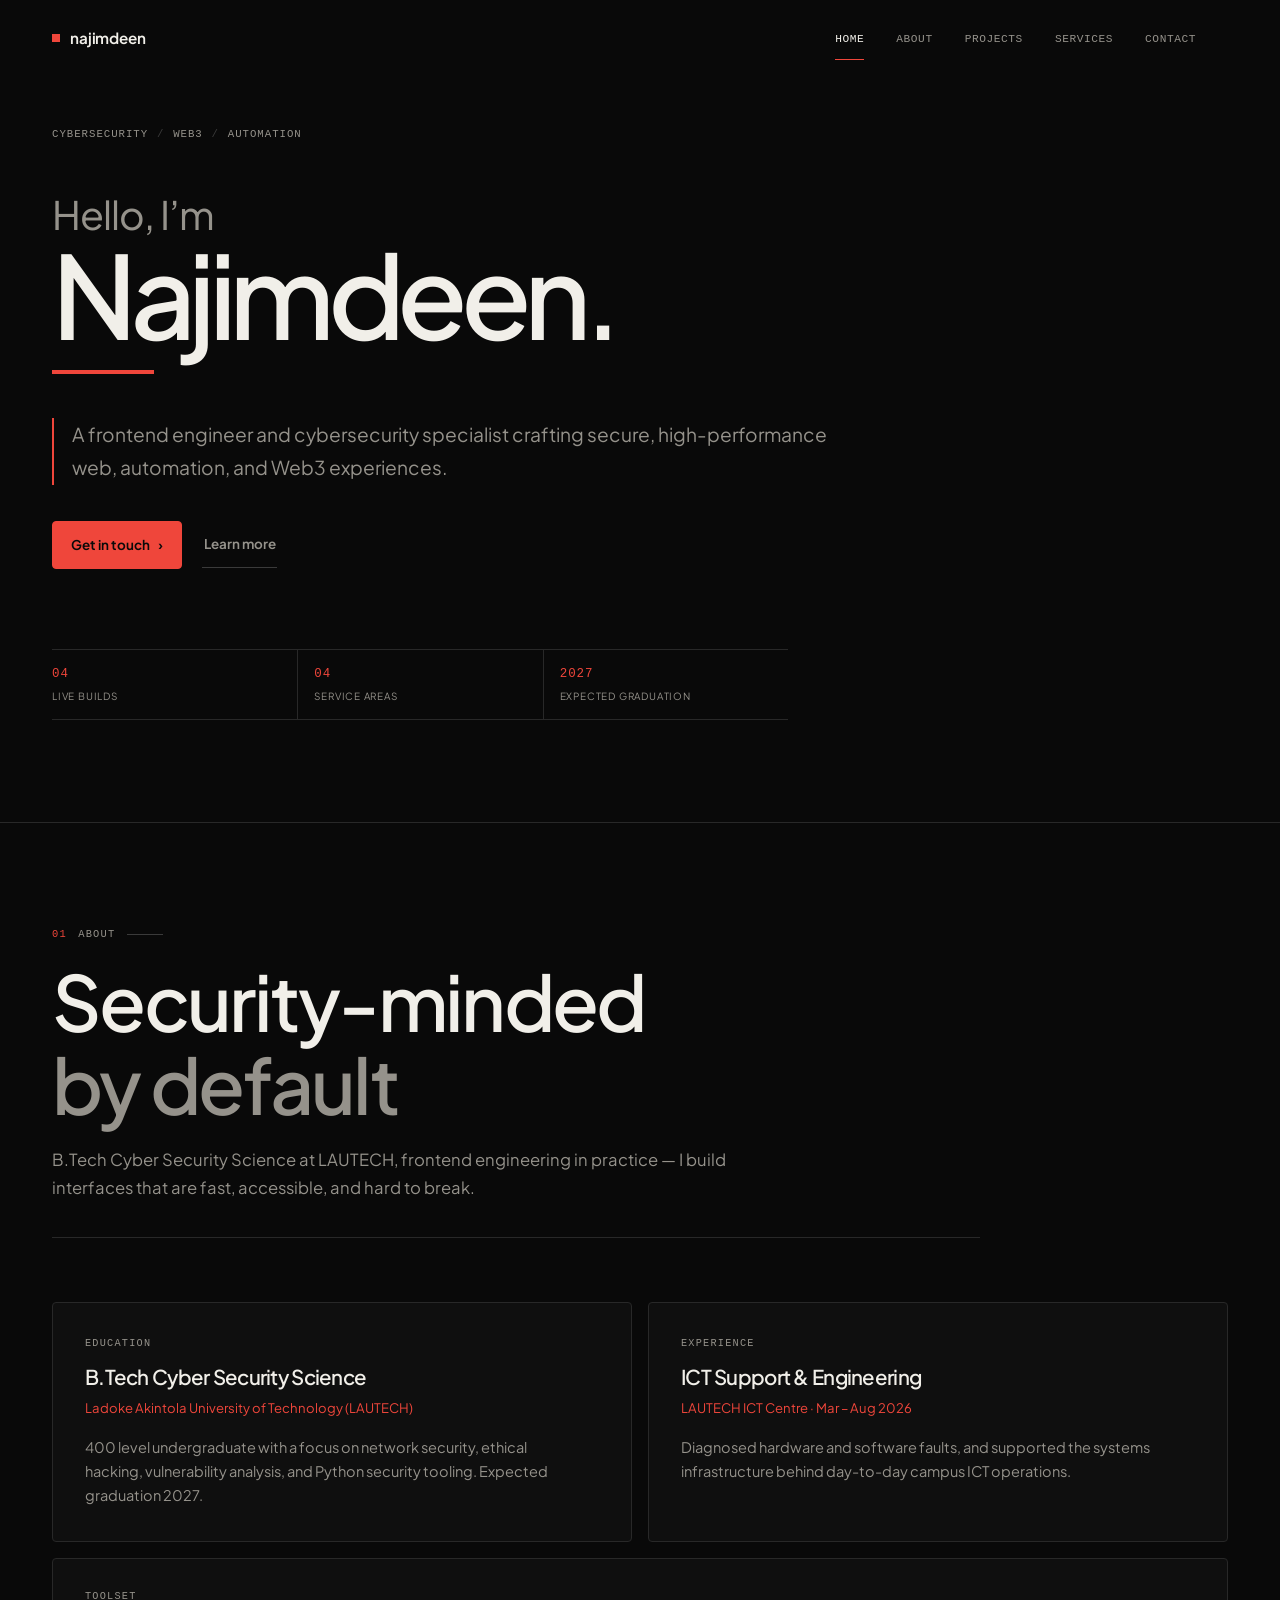
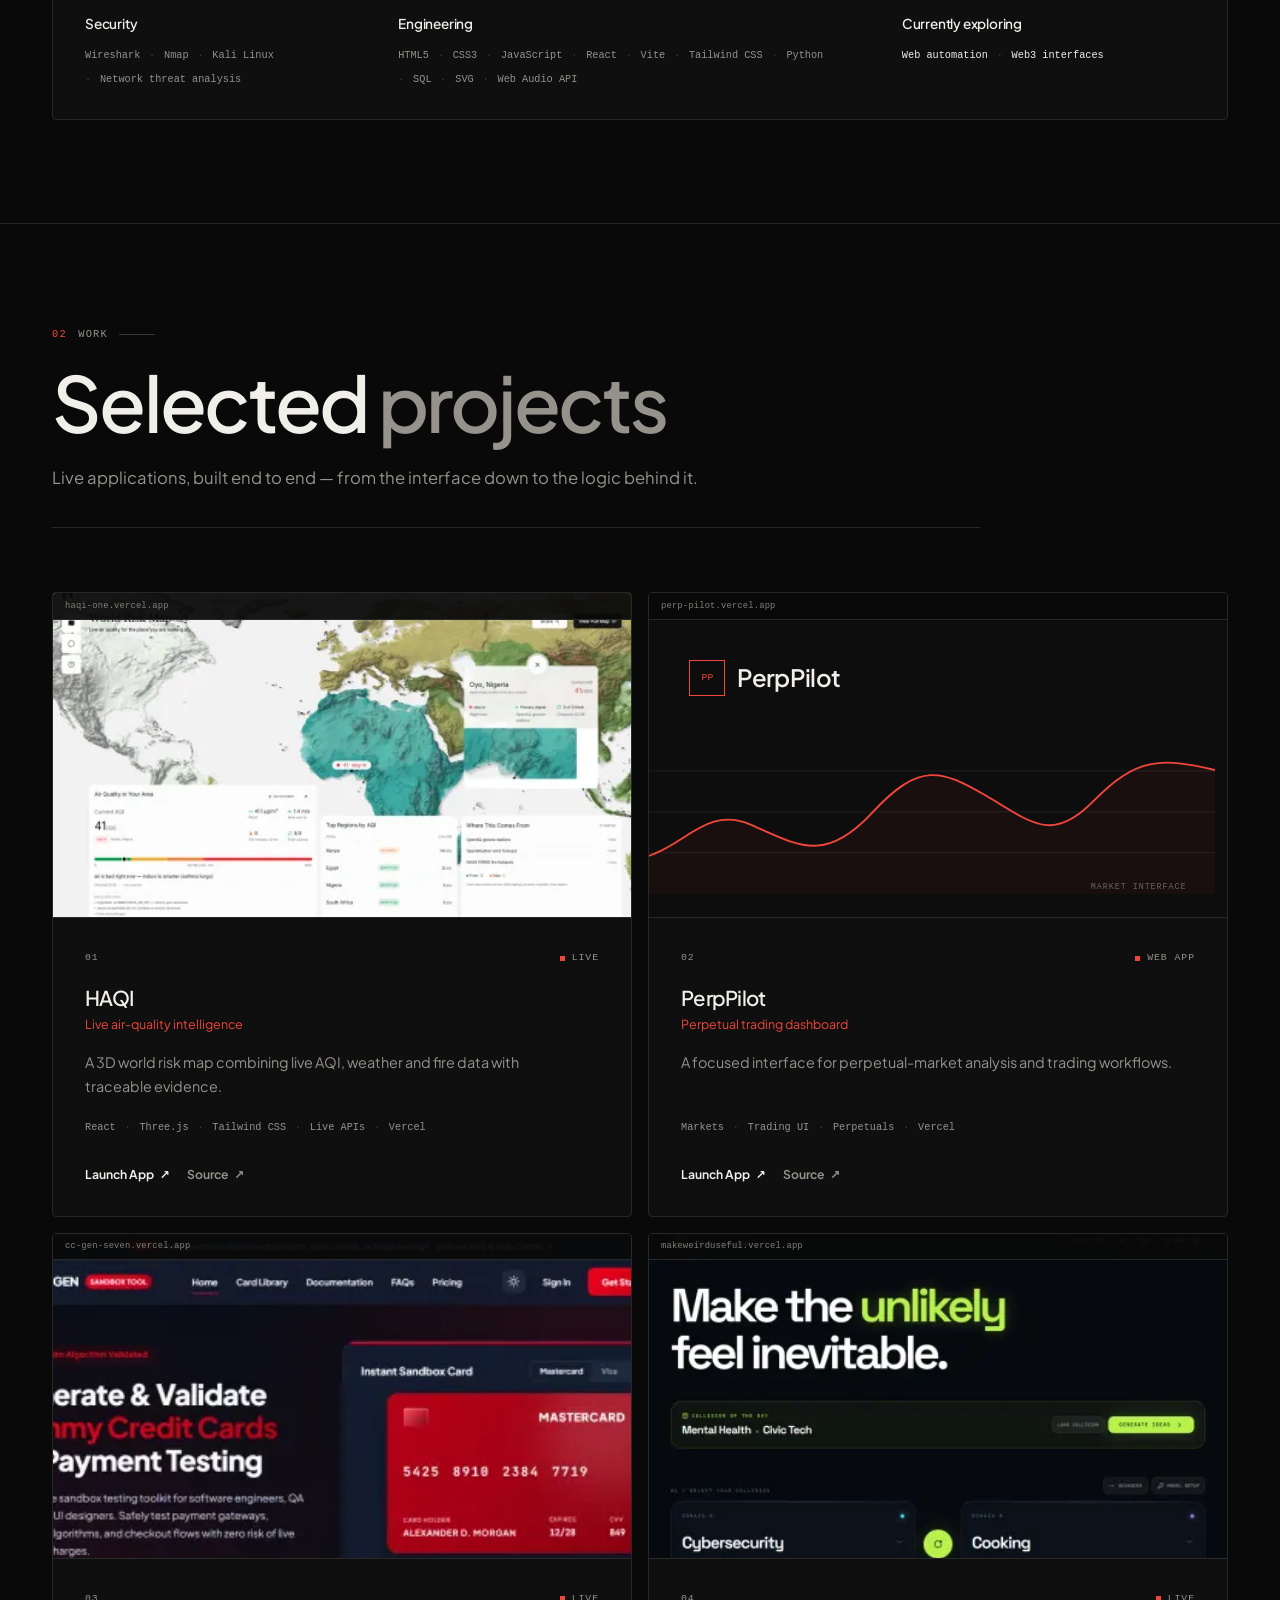
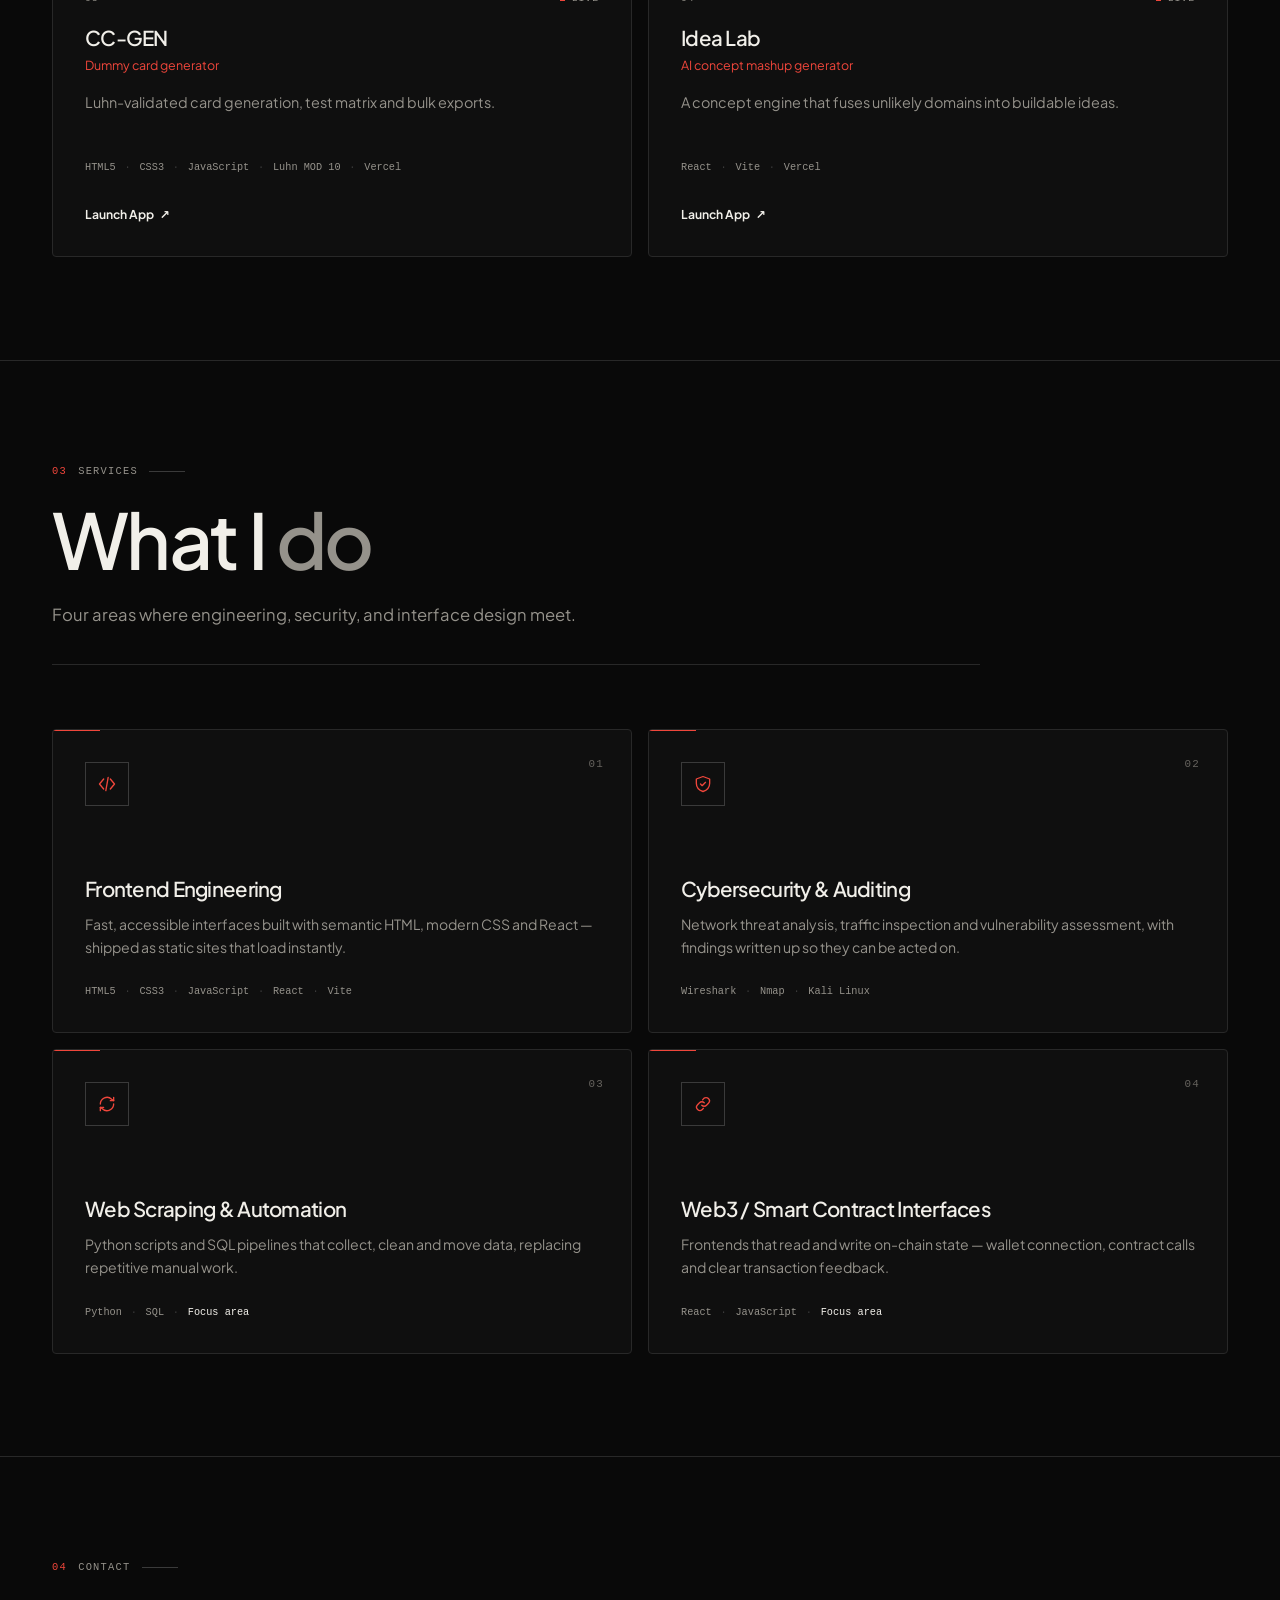
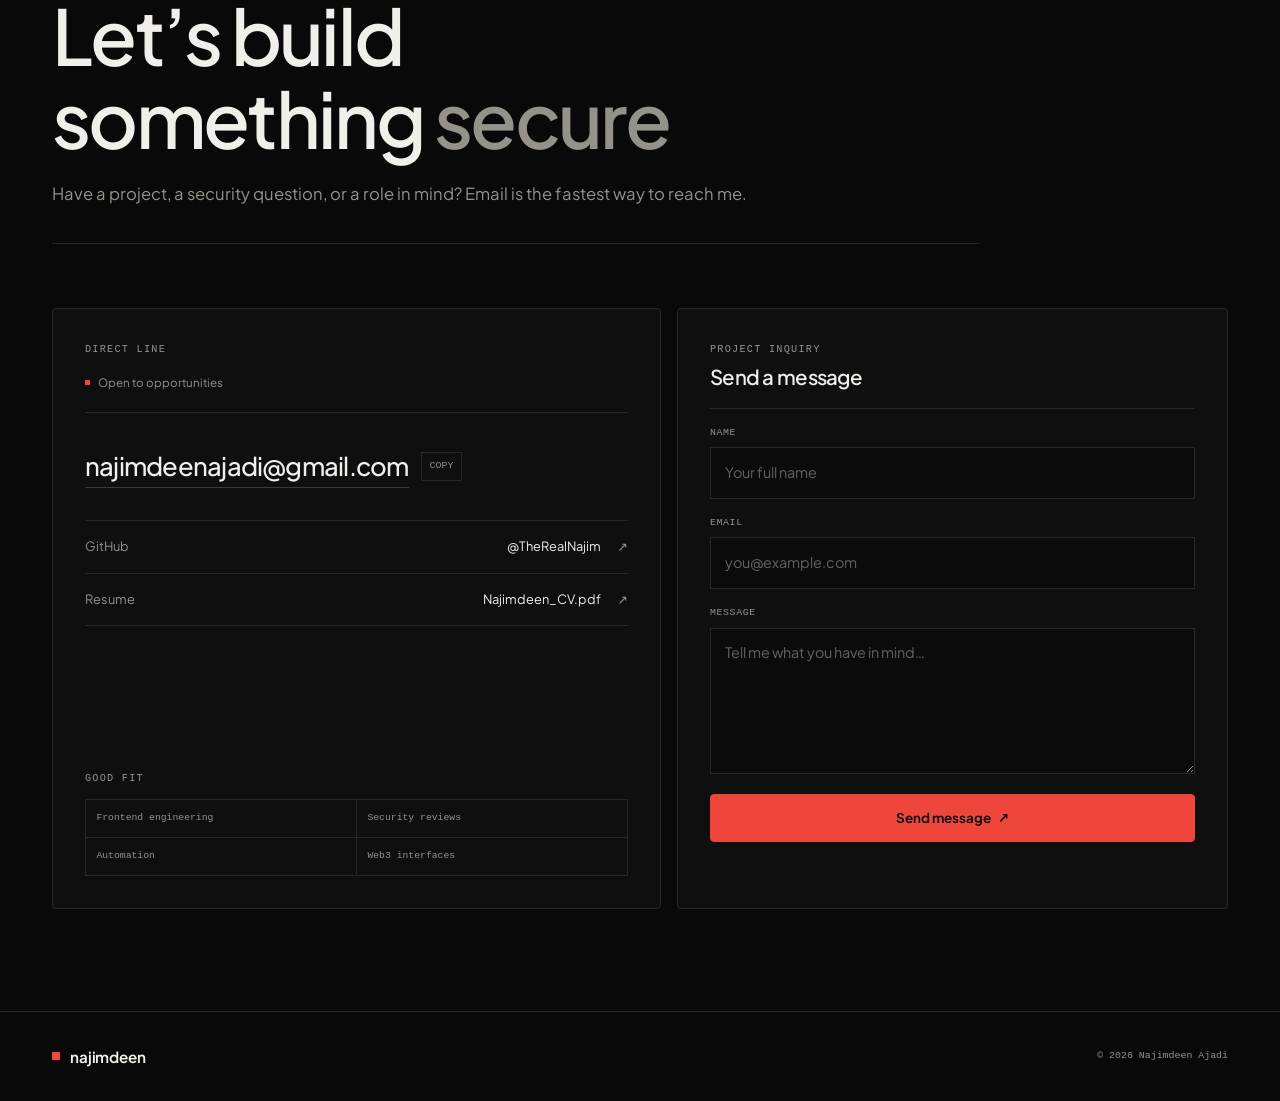
==== commit 05c421ab: "add continuous scrolling and smooth motion" ====
--- a/index.html
+++ b/index.html
@@ -56,18 +56,18 @@
 
     <header class="nav">
         <div class="container nav__inner">
-            <a href="index.html" class="brand" aria-label="Najimdeen Ajadi — home">
+            <a href="#home" class="brand" aria-label="Najimdeen Ajadi — home">
                 <span class="brand__mark" aria-hidden="true"></span>
                 najimdeen
             </a>
 
             <nav class="nav__menu" id="navMenu" aria-label="Primary">
                 <ul>
-                    <li><a href="index.html" class="nav__link" aria-current="page">home</a></li>
-                    <li><a href="about.html" class="nav__link">about</a></li>
-                    <li><a href="projects.html" class="nav__link">projects</a></li>
-                    <li><a href="services.html" class="nav__link">services</a></li>
-                    <li><a href="contact.html" class="nav__link">contact</a></li>
+                    <li><a href="#home" class="nav__link" aria-current="page">home</a></li>
+                    <li><a href="#about" class="nav__link">about</a></li>
+                    <li><a href="#projects" class="nav__link">projects</a></li>
+                    <li><a href="#services" class="nav__link">services</a></li>
+                    <li><a href="#contact" class="nav__link">contact</a></li>
                 </ul>
             </nav>
 
@@ -101,8 +101,8 @@
                     </p>
 
                     <div class="hero__actions">
-                        <a href="contact.html" class="btn btn--primary">Get in touch <span class="arrow" aria-hidden="true">&rsaquo;</span></a>
-                        <a href="projects.html" class="btn btn--ghost"><span>Learn more<span class="sr-only"> about Najimdeen&rsquo;s projects</span></span></a>
+                        <a href="#contact" class="btn btn--primary">Get in touch <span class="arrow" aria-hidden="true">&rsaquo;</span></a>
+                        <a href="#projects" class="btn btn--ghost"><span>Learn more<span class="sr-only"> about Najimdeen&rsquo;s projects</span></span></a>
                     </div>
 
                     <ul class="hero__facts" aria-label="Portfolio highlights">
@@ -113,11 +113,355 @@
                 </div>
             </div>
         </section>
+
+        <!-- About -->
+        <section id="about" class="section page-section" aria-labelledby="about-title">
+            <div class="container">
+                <div class="about__intro">
+                    <header class="section-head">
+                        <p class="eyebrow"><span aria-hidden="true">01</span> About</p>
+                        <h2 id="about-title">Security-minded <span>by default</span></h2>
+                        <p class="section-sub">B.Tech Cyber Security Science at LAUTECH, frontend engineering in practice — I build interfaces that are fast, accessible, and hard to break.</p>
+                    </header>
+                </div>
+
+                <div class="about__grid">
+                    <article class="card about__card">
+                        <p class="card__tag" aria-hidden="true">Education</p>
+                        <h3>B.Tech Cyber Security Science</h3>
+                        <p class="card__meta">Ladoke Akintola University of Technology (LAUTECH)</p>
+                        <p class="card__body">400 level undergraduate with a focus on network security, ethical hacking, vulnerability analysis, and Python security tooling. Expected graduation 2027.</p>
+                    </article>
+
+                    <article class="card about__card">
+                        <p class="card__tag" aria-hidden="true">Experience</p>
+                        <h3>ICT Support &amp; Engineering</h3>
+                        <p class="card__meta">LAUTECH ICT Centre &middot; Mar &ndash; Aug 2026</p>
+                        <p class="card__body">Diagnosed hardware and software faults, and supported the systems infrastructure behind day-to-day campus ICT operations.</p>
+                    </article>
+                </div>
+
+                <div class="card tools">
+                    <h3 class="card__tag">Toolset</h3>
+                    <div class="tools__grid">
+                        <div class="tools__group">
+                            <h4>Security</h4>
+                            <ul class="tags">
+                                <li>Wireshark</li>
+                                <li>Nmap</li>
+                                <li>Kali Linux</li>
+                                <li>Network threat analysis</li>
+                            </ul>
+                        </div>
+                        <div class="tools__group">
+                            <h4>Engineering</h4>
+                            <ul class="tags">
+                                <li>HTML5</li>
+                                <li>CSS3</li>
+                                <li>JavaScript</li>
+                                <li>React</li>
+                                <li>Vite</li>
+                                <li>Tailwind CSS</li>
+                                <li>Python</li>
+                                <li>SQL</li>
+                                <li>SVG</li>
+                                <li>Web Audio API</li>
+                            </ul>
+                        </div>
+                        <div class="tools__group">
+                            <h4>Currently exploring</h4>
+                            <ul class="tags">
+                                <li class="is-focus">Web automation</li>
+                                <li class="is-focus">Web3 interfaces</li>
+                            </ul>
+                        </div>
+                    </div>
+                </div>
+            </div>
+        </section>
+
+        <!-- Projects -->
+        <section id="projects" class="section page-section" aria-labelledby="projects-title">
+            <div class="container">
+                <header class="section-head">
+                    <p class="eyebrow"><span aria-hidden="true">02</span> Work</p>
+                    <h2 id="projects-title">Selected <span>projects</span></h2>
+                    <p class="section-sub">Live applications, built end to end — from the interface down to the logic behind it.</p>
+                </header>
+
+                <div class="projects">
+                    <article class="card project project--haqi">
+                        <figure class="project__media">
+                            <div class="project__chrome" aria-hidden="true"><span></span><span></span><span></span><small>haqi-one.vercel.app</small></div>
+                            <img src="img/work/haqi-800.webp" srcset="img/work/haqi-480.webp 480w, img/work/haqi-800.webp 800w, img/work/haqi-960.webp 960w, img/work/haqi.webp 1280w" sizes="(max-width: 720px) calc(100vw - 2.5rem), (max-width: 1280px) 50vw, 590px" width="1280" height="720" alt="HAQI live air-quality world risk map" loading="lazy" decoding="async">
+                        </figure>
+                        <div class="project__content">
+                            <div class="project__top">
+                                <span class="project__idx" aria-hidden="true">01</span>
+                                <span class="live"><span class="dot" aria-hidden="true"></span>Live</span>
+                            </div>
+                            <h3>HAQI</h3>
+                            <p class="project__tagline">Live air-quality intelligence</p>
+                            <p class="project__desc">A 3D world risk map combining live AQI, weather and fire data with traceable evidence.</p>
+                            <ul class="tags project__stack" aria-label="Stack and focus">
+                                <li>React</li>
+                                <li>Three.js</li>
+                                <li>Tailwind CSS</li>
+                                <li>Live APIs</li>
+                                <li>Vercel</li>
+                            </ul>
+                            <div class="project__actions">
+                                <a class="project__link" href="https://haqi-one.vercel.app/" target="_blank" rel="noopener noreferrer">
+                                    Launch App <span class="arrow" aria-hidden="true">&#8599;</span><span class="sr-only"> — HAQI (opens in a new tab)</span>
+                                </a>
+                                <a class="project__source" href="https://github.com/TheRealNajim/haqi" target="_blank" rel="noopener noreferrer">
+                                    Source <span aria-hidden="true">&#8599;</span><span class="sr-only"> — HAQI on GitHub (opens in a new tab)</span>
+                                </a>
+                            </div>
+                        </div>
+                    </article>
+
+                    <article class="card project project--perppilot">
+                        <figure class="project__media project__media--cover">
+                            <div class="project__chrome" aria-hidden="true"><span></span><span></span><span></span><small>perp-pilot.vercel.app</small></div>
+                            <div class="perp-cover" aria-hidden="true">
+                                <div class="perp-cover__brand"><span>PP</span><strong>PerpPilot</strong></div>
+                                <svg viewBox="0 0 600 180" preserveAspectRatio="none">
+                                    <path class="perp-cover__gridline" d="M0 45H600M0 90H600M0 135H600" />
+                                    <path class="perp-cover__line" d="M0 142C48 132 70 82 118 104S194 148 244 91 316 44 362 72 430 126 474 78 544 30 600 44" />
+                                    <path class="perp-cover__fill" d="M0 142C48 132 70 82 118 104S194 148 244 91 316 44 362 72 430 126 474 78 544 30 600 44V180H0Z" />
+                                </svg>
+                                <span class="perp-cover__label">MARKET INTERFACE</span>
+                            </div>
+                        </figure>
+                        <div class="project__content">
+                            <div class="project__top">
+                                <span class="project__idx" aria-hidden="true">02</span>
+                                <span class="live"><span class="dot" aria-hidden="true"></span>Web app</span>
+                            </div>
+                            <h3>PerpPilot</h3>
+                            <p class="project__tagline">Perpetual trading dashboard</p>
+                            <p class="project__desc">A focused interface for perpetual-market analysis and trading workflows.</p>
+                            <ul class="tags project__stack" aria-label="Stack and focus">
+                                <li>Markets</li>
+                                <li>Trading UI</li>
+                                <li>Perpetuals</li>
+                                <li>Vercel</li>
+                            </ul>
+                            <div class="project__actions">
+                                <a class="project__link" href="https://perp-pilot.vercel.app/" target="_blank" rel="noopener noreferrer">
+                                    Launch App <span class="arrow" aria-hidden="true">&#8599;</span><span class="sr-only"> — PerpPilot (opens in a new tab)</span>
+                                </a>
+                                <a class="project__source" href="https://github.com/TheRealNajim/PerpPilot" target="_blank" rel="noopener noreferrer">
+                                    Source <span aria-hidden="true">&#8599;</span><span class="sr-only"> — PerpPilot on GitHub (opens in a new tab)</span>
+                                </a>
+                            </div>
+                        </div>
+                    </article>
+
+                    <article class="card project project--ccgen">
+                        <figure class="project__media">
+                            <div class="project__chrome" aria-hidden="true"><span></span><span></span><span></span><small>cc-gen-seven.vercel.app</small></div>
+                            <img src="img/work/ccgen-800.webp" srcset="img/work/ccgen-480.webp 480w, img/work/ccgen-800.webp 800w, img/work/ccgen-960.webp 960w, img/work/ccgen.webp 1280w" sizes="(max-width: 720px) calc(100vw - 2.5rem), (max-width: 1280px) 50vw, 590px" width="1280" height="560" alt="CC-GEN dummy card generator interface" loading="lazy" decoding="async">
+                        </figure>
+                        <div class="project__content">
+                            <div class="project__top">
+                                <span class="project__idx" aria-hidden="true">03</span>
+                                <span class="live"><span class="dot" aria-hidden="true"></span>Live</span>
+                            </div>
+                            <h3>CC-GEN</h3>
+                            <p class="project__tagline">Dummy card generator</p>
+                            <p class="project__desc">Luhn-validated card generation, test matrix and bulk exports.</p>
+                            <ul class="tags project__stack" aria-label="Stack">
+                                <li>HTML5</li>
+                                <li>CSS3</li>
+                                <li>JavaScript</li>
+                                <li>Luhn MOD 10</li>
+                                <li>Vercel</li>
+                            </ul>
+                            <div class="project__actions">
+                                <a class="project__link" href="https://cc-gen-seven.vercel.app/" target="_blank" rel="noopener noreferrer">
+                                    Launch App <span class="arrow" aria-hidden="true">&#8599;</span><span class="sr-only"> — CC-GEN (opens in a new tab)</span>
+                                </a>
+                            </div>
+                        </div>
+                    </article>
+
+                    <article class="card project project--idealab">
+                        <figure class="project__media">
+                            <div class="project__chrome" aria-hidden="true"><span></span><span></span><span></span><small>makeweirduseful.vercel.app</small></div>
+                            <img src="img/work/idealab-800.webp" srcset="img/work/idealab-480.webp 480w, img/work/idealab-800.webp 800w, img/work/idealab-960.webp 960w, img/work/idealab.webp 1280w" sizes="(max-width: 720px) calc(100vw - 2.5rem), (max-width: 1280px) 50vw, 590px" width="1280" height="800" alt="Idea Lab concept mashup generator interface" loading="lazy" decoding="async">
+                        </figure>
+                        <div class="project__content">
+                            <div class="project__top">
+                                <span class="project__idx" aria-hidden="true">04</span>
+                                <span class="live"><span class="dot" aria-hidden="true"></span>Live</span>
+                            </div>
+                            <h3>Idea Lab</h3>
+                            <p class="project__tagline">AI concept mashup generator</p>
+                            <p class="project__desc">A concept engine that fuses unlikely domains into buildable ideas.</p>
+                            <ul class="tags project__stack" aria-label="Stack">
+                                <li>React</li>
+                                <li>Vite</li>
+                                <li>Vercel</li>
+                            </ul>
+                            <div class="project__actions">
+                                <a class="project__link" href="https://makeweirduseful.vercel.app/" target="_blank" rel="noopener noreferrer">
+                                    Launch App <span class="arrow" aria-hidden="true">&#8599;</span><span class="sr-only"> — Idea Lab (opens in a new tab)</span>
+                                </a>
+                            </div>
+                        </div>
+                    </article>
+                </div>
+            </div>
+        </section>
+
+        <!-- Services -->
+        <section id="services" class="section page-section" aria-labelledby="services-title">
+            <div class="container">
+                <header class="section-head">
+                    <p class="eyebrow"><span aria-hidden="true">03</span> Services</p>
+                    <h2 id="services-title">What I <span>do</span></h2>
+                    <p class="section-sub">Four areas where engineering, security, and interface design meet.</p>
+                </header>
+
+                <div class="services">
+                    <article class="card service" data-index="01">
+                        <span class="service__icon" aria-hidden="true">
+                            <svg viewBox="0 0 24 24" width="20" height="20" fill="none" stroke="currentColor" stroke-width="1.6" stroke-linecap="round" stroke-linejoin="round">
+                                <polyline points="8 6 3 12 8 18" />
+                                <polyline points="16 6 21 12 16 18" />
+                                <line x1="13.4" y1="4" x2="10.6" y2="20" />
+                            </svg>
+                        </span>
+                        <h3>Frontend Engineering</h3>
+                        <p>Fast, accessible interfaces built with semantic HTML, modern CSS and React — shipped as static sites that load instantly.</p>
+                        <ul class="tags" aria-label="Tools">
+                            <li>HTML5</li><li>CSS3</li><li>JavaScript</li><li>React</li><li>Vite</li>
+                        </ul>
+                    </article>
+
+                    <article class="card service" data-index="02">
+                        <span class="service__icon" aria-hidden="true">
+                            <svg viewBox="0 0 24 24" width="20" height="20" fill="none" stroke="currentColor" stroke-width="1.6" stroke-linecap="round" stroke-linejoin="round">
+                                <path d="M12 3 20 6v5c0 5-3.4 8.4-8 10-4.6-1.6-8-5-8-10V6z" />
+                                <path d="m9 12 2 2 4-4" />
+                            </svg>
+                        </span>
+                        <h3>Cybersecurity &amp; Auditing</h3>
+                        <p>Network threat analysis, traffic inspection and vulnerability assessment, with findings written up so they can be acted on.</p>
+                        <ul class="tags" aria-label="Tools">
+                            <li>Wireshark</li><li>Nmap</li><li>Kali Linux</li>
+                        </ul>
+                    </article>
+
+                    <article class="card service" data-index="03">
+                        <span class="service__icon" aria-hidden="true">
+                            <svg viewBox="0 0 24 24" width="20" height="20" fill="none" stroke="currentColor" stroke-width="1.6" stroke-linecap="round" stroke-linejoin="round">
+                                <path d="M4 12a8 8 0 0 1 13.6-5.7L20 8" />
+                                <path d="M20 4v4h-4" />
+                                <path d="M20 12a8 8 0 0 1-13.6 5.7L4 16" />
+                                <path d="M4 20v-4h4" />
+                            </svg>
+                        </span>
+                        <h3>Web Scraping &amp; Automation</h3>
+                        <p>Python scripts and SQL pipelines that collect, clean and move data, replacing repetitive manual work.</p>
+                        <ul class="tags" aria-label="Tools">
+                            <li>Python</li><li>SQL</li><li class="is-focus">Focus area</li>
+                        </ul>
+                    </article>
+
+                    <article class="card service" data-index="04">
+                        <span class="service__icon" aria-hidden="true">
+                            <svg viewBox="0 0 24 24" width="20" height="20" fill="none" stroke="currentColor" stroke-width="1.6" stroke-linecap="round" stroke-linejoin="round">
+                                <path d="M10.5 13.5a4 4 0 0 0 5.7 0l2.3-2.3a4 4 0 1 0-5.7-5.7L11.5 7" />
+                                <path d="M13.5 10.5a4 4 0 0 0-5.7 0l-2.3 2.3a4 4 0 1 0 5.7 5.7l1.3-1.3" />
+                            </svg>
+                        </span>
+                        <h3>Web3 / Smart Contract Interfaces</h3>
+                        <p>Frontends that read and write on-chain state — wallet connection, contract calls and clear transaction feedback.</p>
+                        <ul class="tags" aria-label="Tools">
+                            <li>React</li><li>JavaScript</li><li class="is-focus">Focus area</li>
+                        </ul>
+                    </article>
+                </div>
+            </div>
+        </section>
+
+        <!-- Contact -->
+        <section id="contact" class="section page-section" aria-labelledby="contact-title">
+            <div class="container">
+                <header class="section-head">
+                    <p class="eyebrow"><span aria-hidden="true">04</span> Contact</p>
+                    <h2 id="contact-title">Let&rsquo;s build something <span>secure</span></h2>
+                    <p class="section-sub">Have a project, a security question, or a role in mind? Email is the fastest way to reach me.</p>
+                </header>
+
+                <div class="contact">
+                    <div class="card contact__side contact__panel">
+                        <div class="contact__panel-head">
+                            <div>
+                                <p class="card__tag">Direct line</p>
+                                <p class="status"><span class="dot" aria-hidden="true"></span> Open to opportunities</p>
+                            </div>
+                        </div>
+
+                        <div class="contact__mailrow">
+                            <a class="contact__mail" href="mailto:najimdeenajadi@gmail.com">najimdeenajadi@gmail.com</a>
+                            <button class="copy" type="button" data-copy-email aria-label="Copy email address">copy</button>
+                        </div>
+
+                        <ul class="links">
+                            <li>
+                                <a href="https://github.com/TheRealNajim" target="_blank" rel="noopener noreferrer">
+                                    <span class="links__label">GitHub</span><span class="links__value">@TheRealNajim</span><span class="arrow" aria-hidden="true">&#8599;</span>
+                                </a>
+                            </li>
+                            <li>
+                                <a href="Najimdeen_CV.pdf" target="_blank" rel="noopener noreferrer">
+                                    <span class="links__label">Resume</span><span class="links__value">Najimdeen_CV.pdf</span><span class="arrow" aria-hidden="true">&#8599;</span>
+                                </a>
+                            </li>
+                        </ul>
+
+                        <div class="contact__scope">
+                            <p class="card__tag">Good fit</p>
+                            <ul aria-label="Project areas">
+                                <li>Frontend engineering</li><li>Security reviews</li><li>Automation</li><li>Web3 interfaces</li>
+                            </ul>
+                        </div>
+                    </div>
+
+                    <form class="card form" id="contactForm" action="mailto:najimdeenajadi@gmail.com" method="post" enctype="text/plain">
+                        <header class="form__head">
+                            <div>
+                                <p class="card__tag">Project inquiry</p>
+                                <h3>Send a message</h3>
+                            </div>
+                        </header>
+                        <div class="field">
+                            <label for="name">Name</label>
+                            <input type="text" id="name" name="name" autocomplete="name" placeholder="Your full name" required>
+                        </div>
+                        <div class="field">
+                            <label for="email">Email</label>
+                            <input type="email" id="email" name="email" autocomplete="email" placeholder="you@example.com" required>
+                        </div>
+                        <div class="field">
+                            <label for="message">Message</label>
+                            <textarea id="message" name="message" rows="5" placeholder="Tell me what you have in mind…" required></textarea>
+                        </div>
+                        <button type="submit" class="btn btn--primary btn--block">Send message <span class="arrow" aria-hidden="true">&#8599;</span></button>
+                        <p class="form__status" id="formStatus" role="status" aria-live="polite"></p>
+                    </form>
+                </div>
+            </div>
+        </section>
     </main>
 
     <footer class="footer">
         <div class="container footer__inner">
-            <a href="index.html" class="brand" aria-label="Najimdeen Ajadi — home">
+            <a href="#home" class="brand" aria-label="Najimdeen Ajadi — home">
                 <span class="brand__mark" aria-hidden="true"></span>
                 najimdeen
             </a>
@@ -125,6 +469,8 @@
         </div>
     </footer>
 
+    <div id="toast" class="toast" role="status" aria-live="polite"></div>
+
     <script type="module" src="js/main.js"></script>
 </body>
 
--- a/css/styles.css
+++ b/css/styles.css
@@ -108,7 +108,8 @@
 
 h1,
 h2,
-h3 {
+h3,
+h4 {
     font-weight: 550;
     line-height: 1.08;
     letter-spacing: -0.035em;
@@ -182,6 +183,17 @@
     padding-top: calc(var(--nav-h) + clamp(2.5rem, 6vw, 5rem));
 }
 
+.page-section {
+    display: flex;
+    min-height: 100svh;
+    align-items: center;
+    border-top: 1px solid var(--line);
+}
+
+.page-section > .container {
+    width: 100%;
+}
+
 /* Navigation */
 .nav {
     position: fixed;
@@ -410,6 +422,10 @@
     transform: translateX(2px);
 }
 
+.btn:active {
+    transform: translateY(1px);
+}
+
 .btn--primary {
     border-color: var(--accent);
     background: var(--accent);
@@ -471,6 +487,37 @@
     letter-spacing: 0.08em;
     text-transform: uppercase;
     color: var(--muted);
+}
+
+/* Motion: quiet, structural, and transform-only ------------------------- */
+@media (prefers-reduced-motion: no-preference) {
+    .hero__copy > * {
+        animation: hero-enter 680ms var(--ease) both;
+    }
+
+    .hero__copy > :nth-child(2) { animation-delay: 60ms; }
+    .hero__copy > :nth-child(3) { animation-delay: 120ms; }
+    .hero__copy > :nth-child(4) { animation-delay: 180ms; }
+    .hero__copy > :nth-child(5) { animation-delay: 240ms; }
+}
+
+@keyframes hero-enter {
+    from {
+        transform: translate3d(0, 16px, 0);
+    }
+}
+
+@media (scripting: enabled) and (prefers-reduced-motion: no-preference) {
+    .page-section .section-head,
+    .page-section .card {
+        transform: translate3d(0, 20px, 0) scale(0.992);
+        transition: transform 620ms var(--ease), border-color 180ms linear, background-color 180ms linear;
+    }
+
+    .page-section .section-head.is-visible,
+    .page-section .card.is-visible {
+        transform: none;
+    }
 }
 
 /* Section headers */
@@ -548,7 +595,7 @@
 }
 
 .card h2:not(.card__tag),
-.card h3 {
+.card h3:not(.card__tag) {
     font-size: clamp(1.05rem, 1.6vw, 1.3rem);
 }
 
@@ -615,7 +662,8 @@
     gap: clamp(2rem, 5vw, 4rem);
 }
 
-.tools__group h3 {
+.tools__group h3,
+.tools__group h4 {
     margin-bottom: 1rem;
     font-size: 0.85rem;
     letter-spacing: -0.015em;
@@ -648,7 +696,7 @@
     width: 100%;
     height: 100%;
     object-fit: cover;
-    transition: opacity 200ms linear;
+    transition: opacity 240ms linear, transform 420ms var(--ease);
 }
 
 .project--idealab .project__media img {
@@ -657,6 +705,7 @@
 
 .project:hover .project__media img {
     opacity: 0.88;
+    transform: scale(1.015);
 }
 
 .project__chrome {
@@ -724,7 +773,8 @@
     background: var(--accent);
 }
 
-.project h2 {
+.project h2,
+.project h3 {
     font-size: clamp(1.15rem, 2vw, 1.45rem);
 }
 
@@ -919,7 +969,16 @@
     color: var(--accent);
 }
 
-.service h2 {
+.service__icon svg {
+    transition: transform 240ms var(--ease);
+}
+
+.service:hover .service__icon svg {
+    transform: translate3d(1px, -1px, 0);
+}
+
+.service h2,
+.service h3 {
     max-width: 28rem;
     font-size: clamp(1.15rem, 2vw, 1.45rem);
 }
@@ -1081,7 +1140,8 @@
     border-bottom: 1px solid var(--line);
 }
 
-.form__head h2 {
+.form__head h2,
+.form__head h3 {
     font-size: 1.2rem;
 }
 
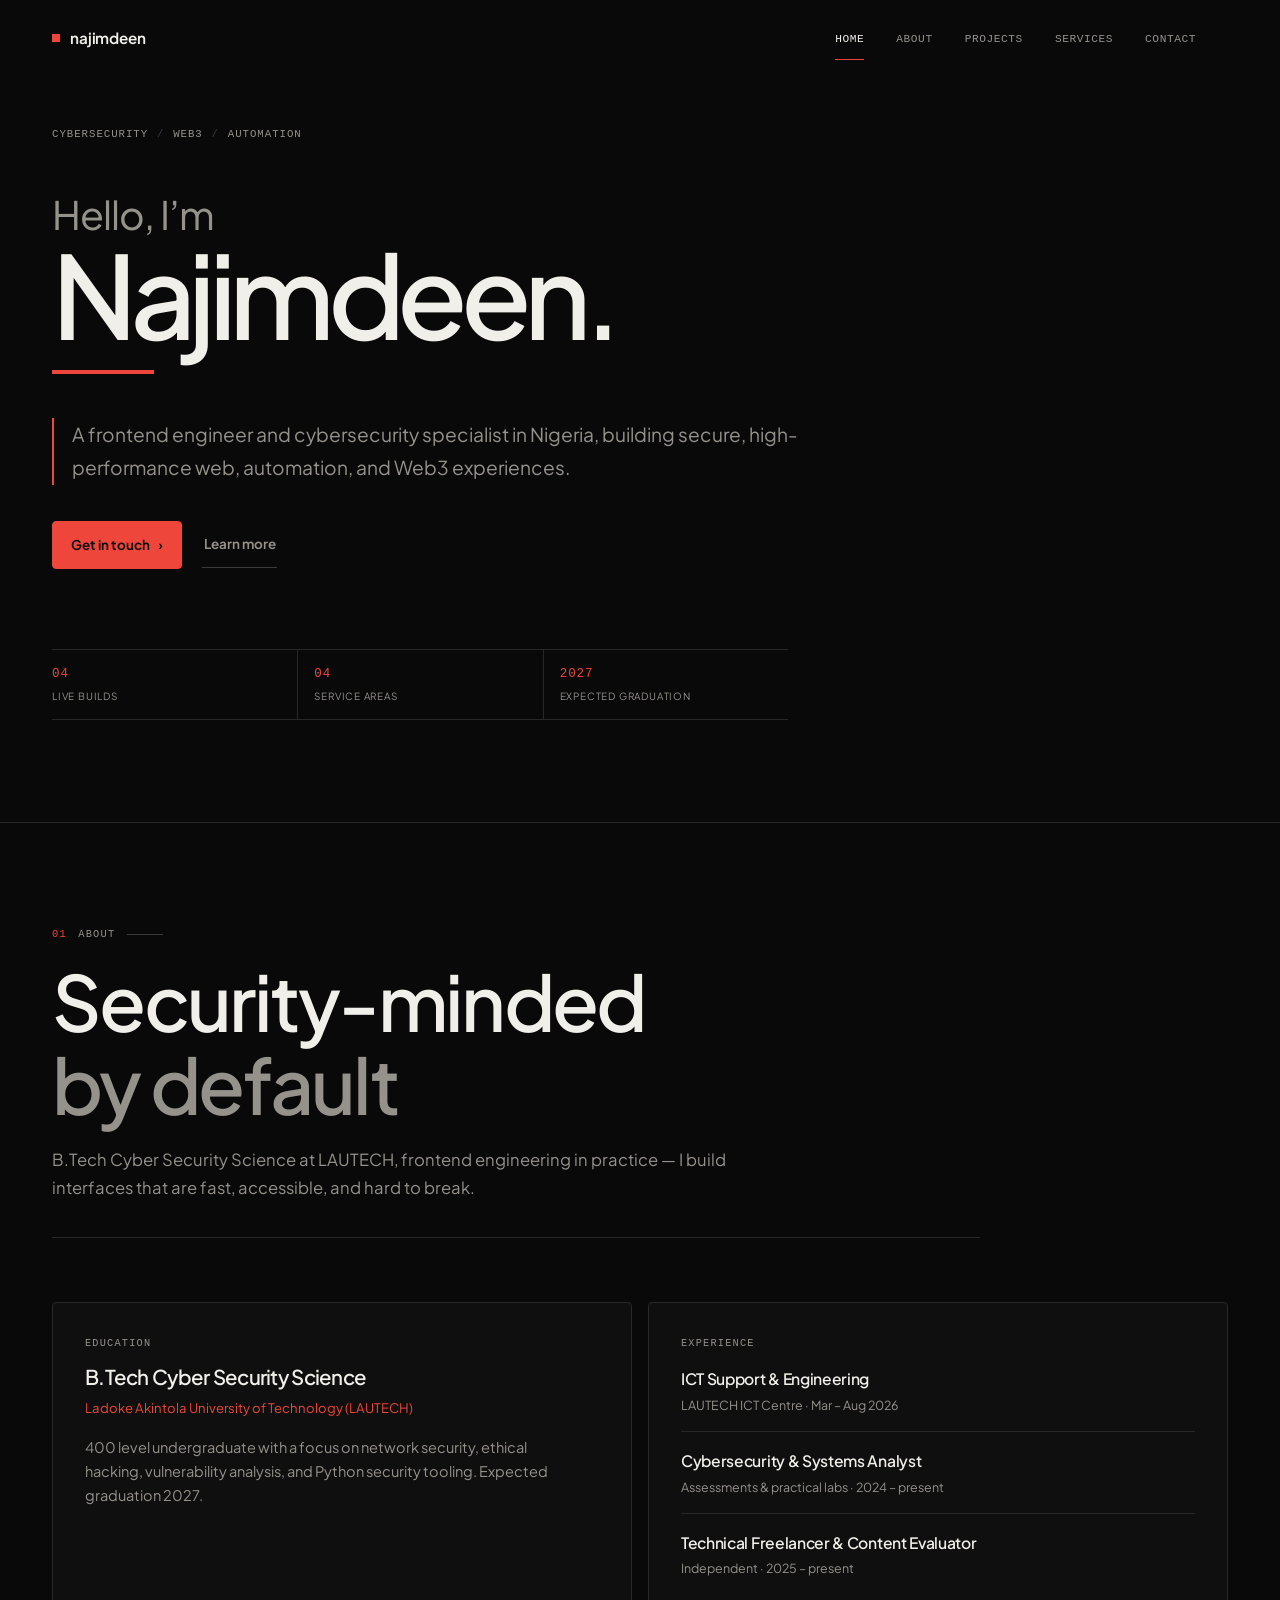
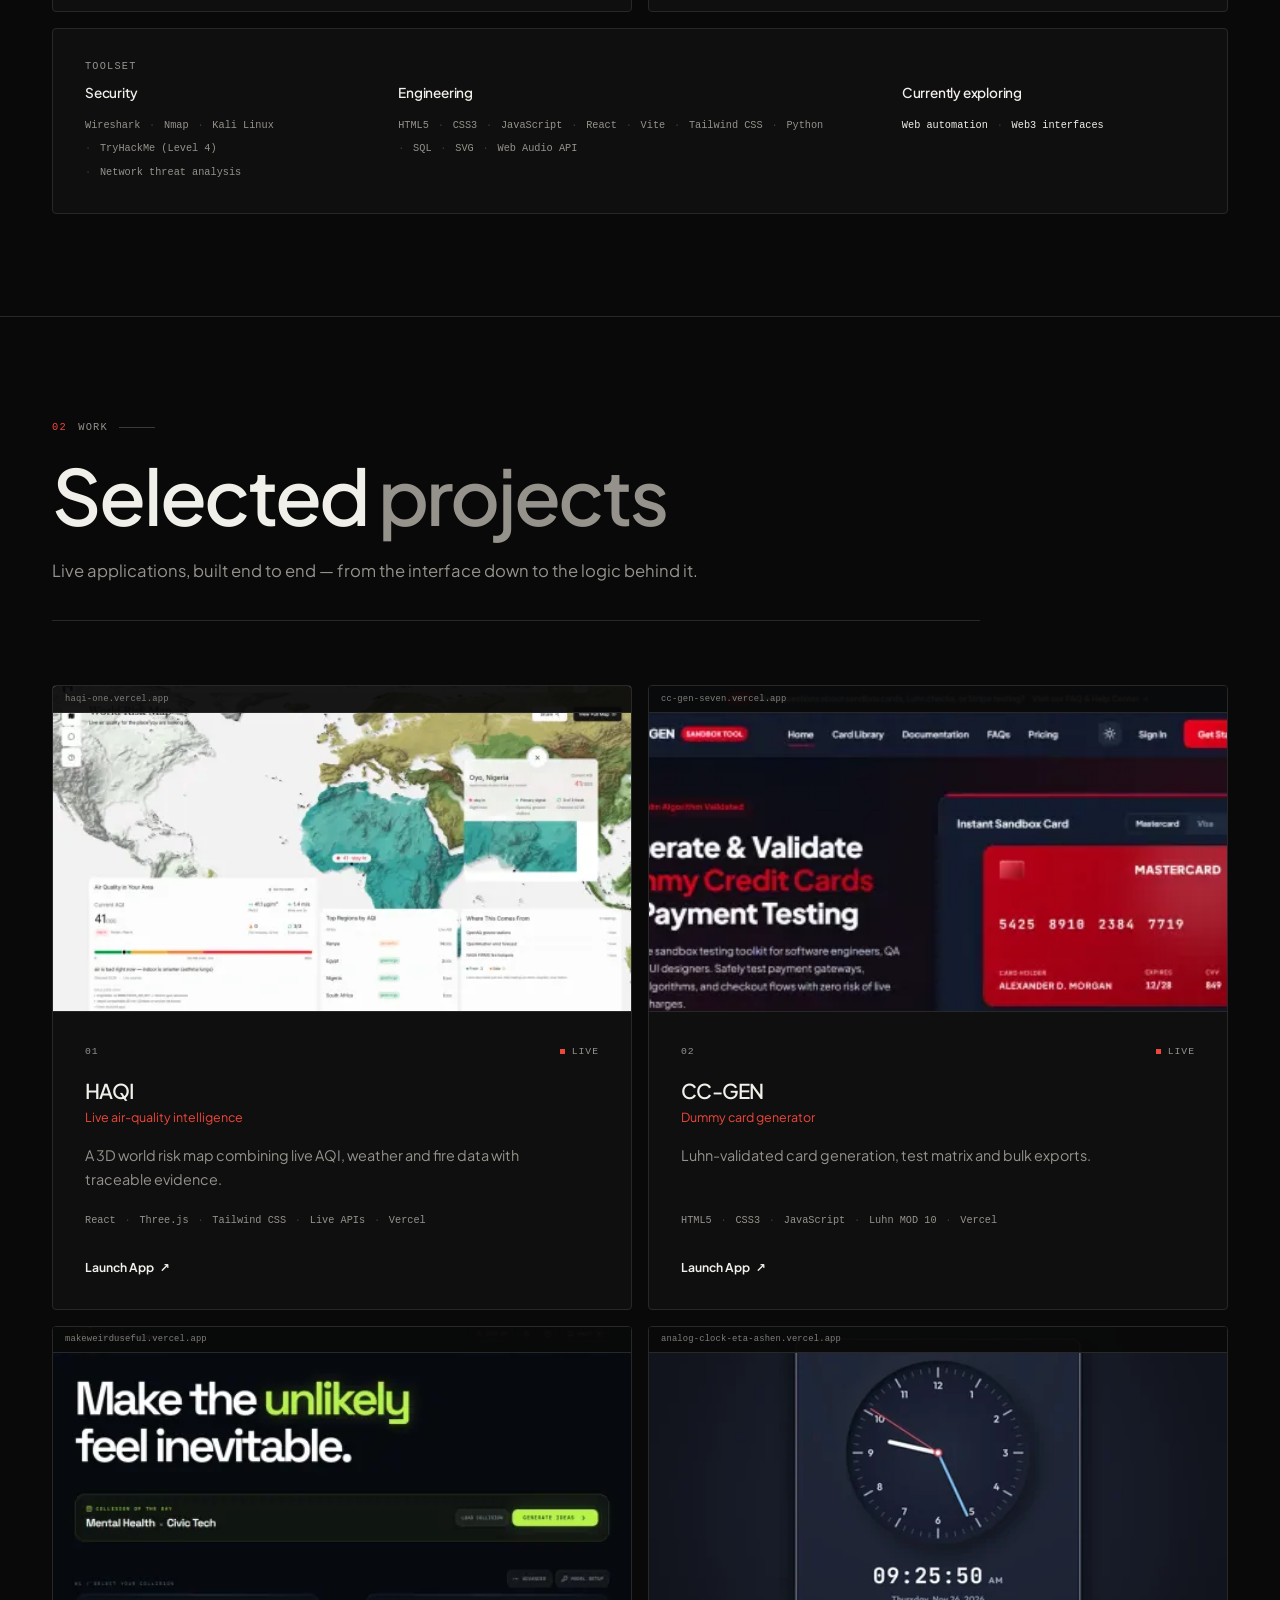
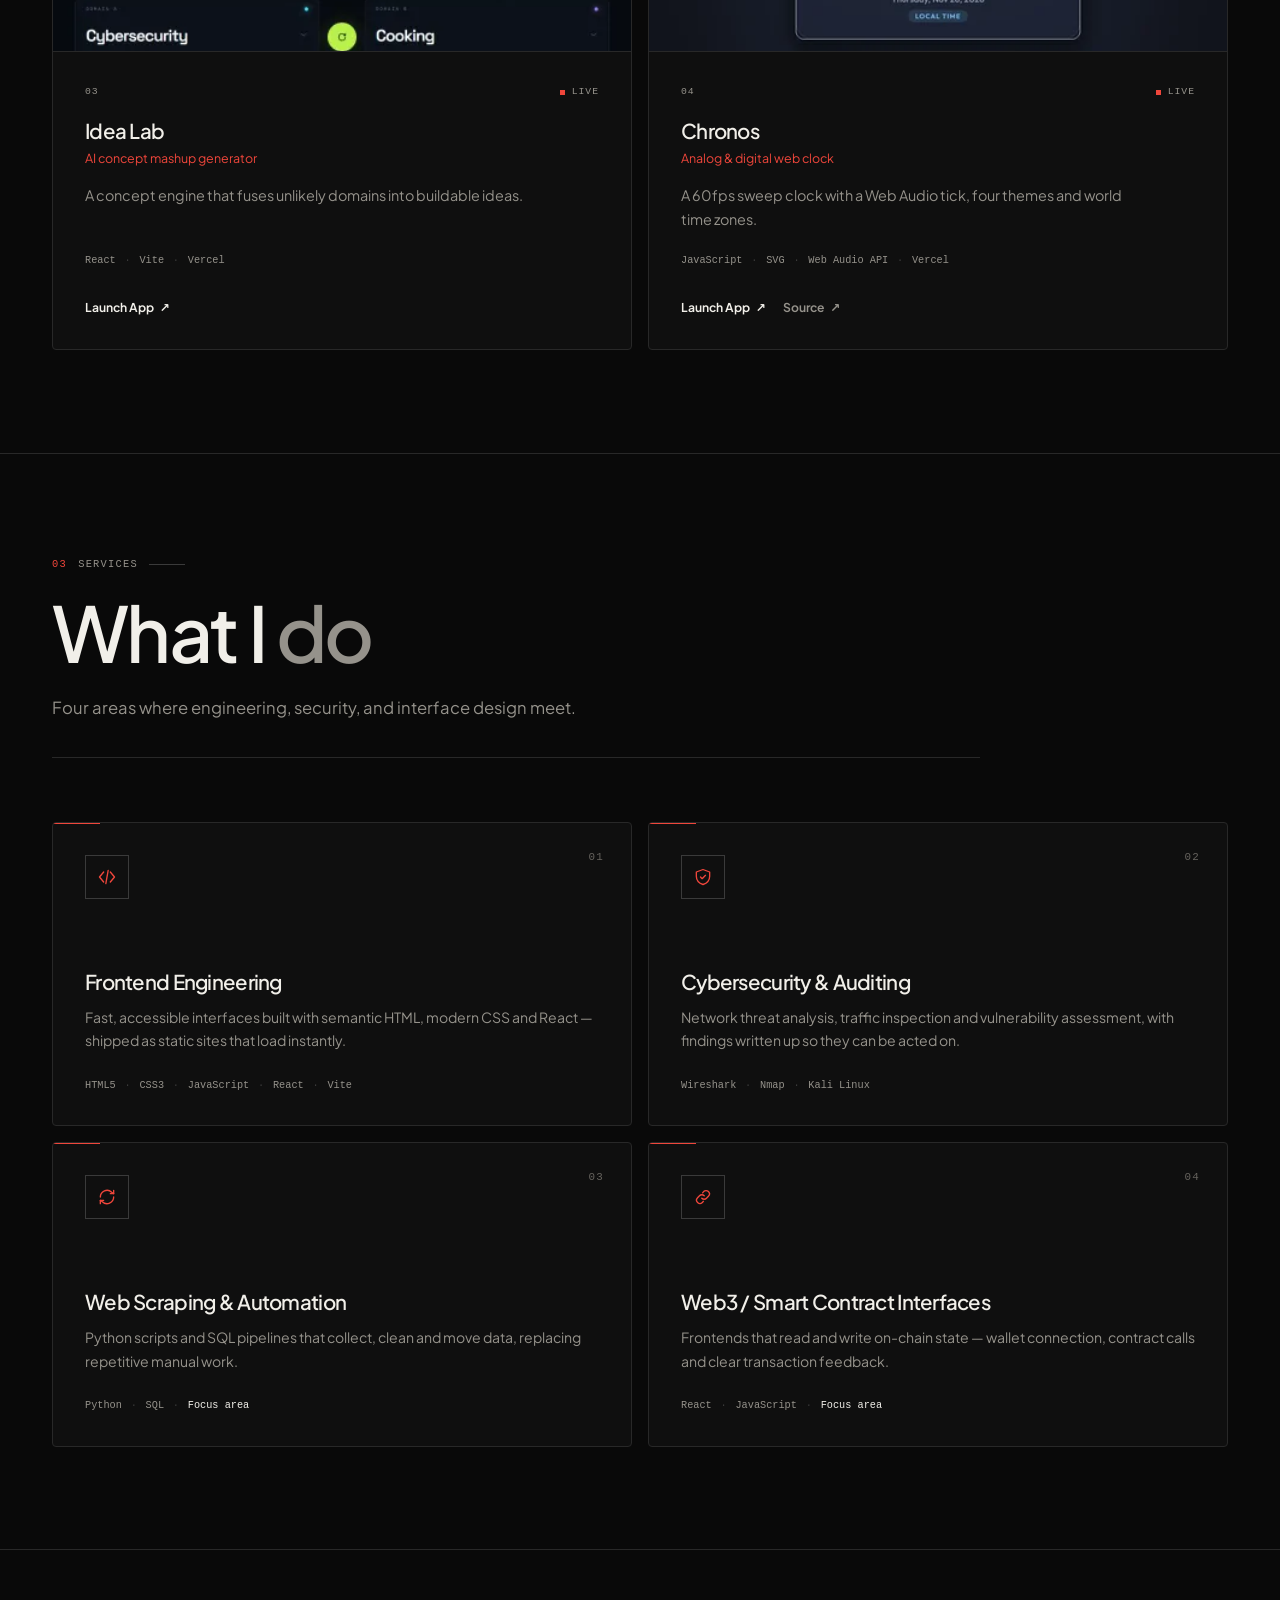
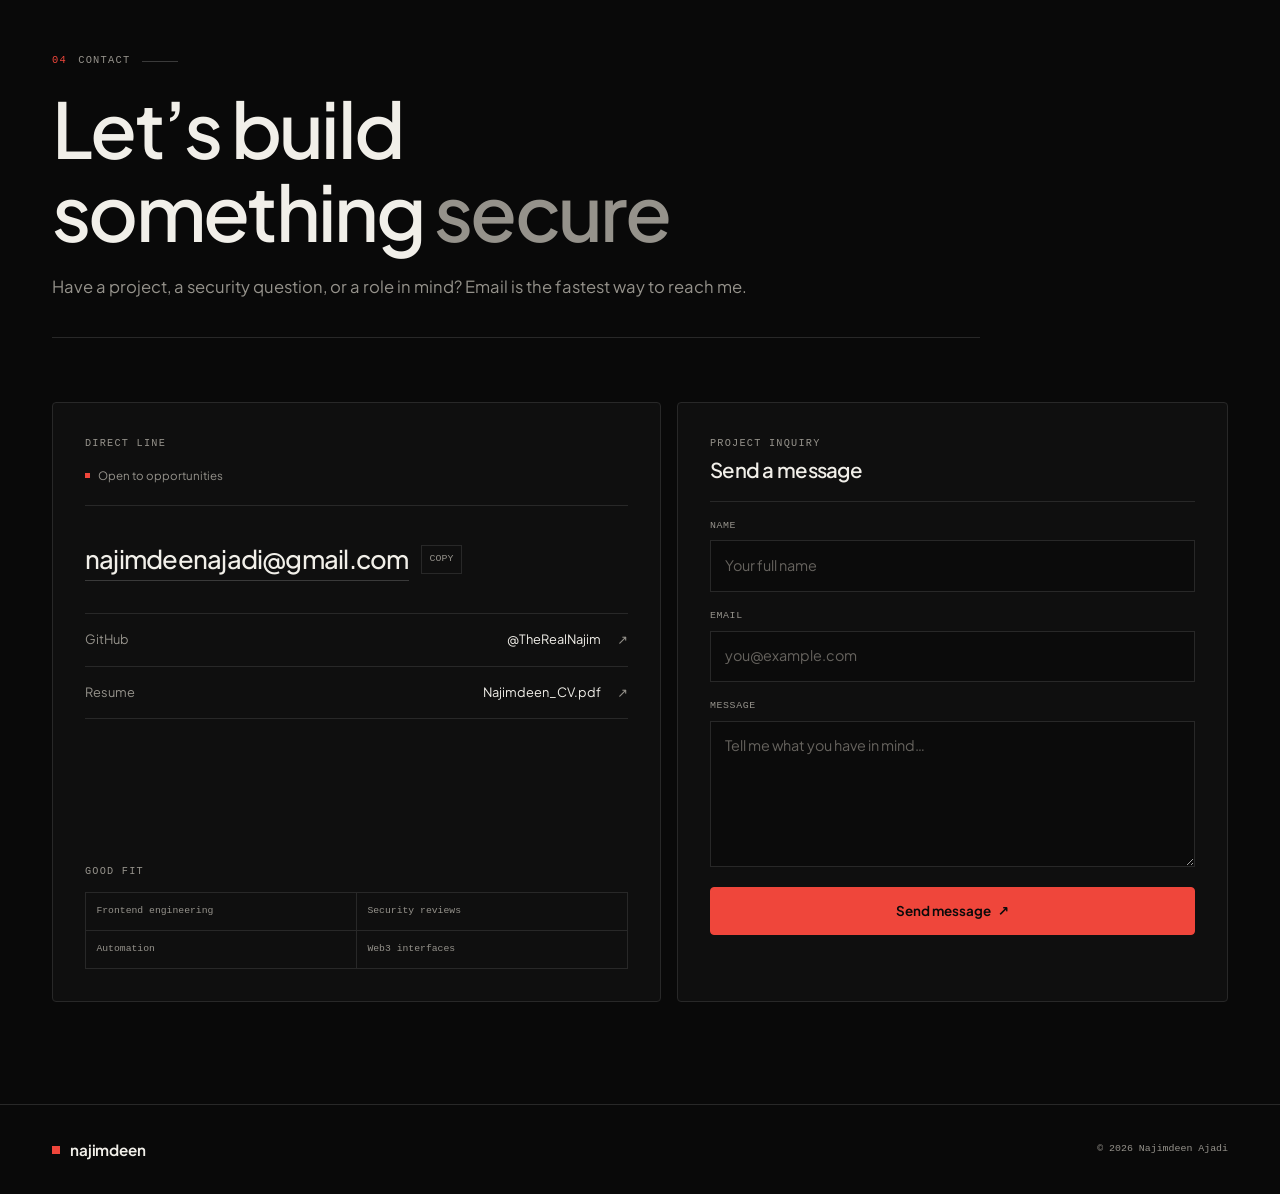
==== commit 03ab0c61: "replace dead project links and add Chronos clock" ====
--- a/index.html
+++ b/index.html
@@ -5,7 +5,7 @@
     <meta charset="UTF-8">
     <meta name="viewport" content="width=device-width, initial-scale=1">
     <title>Najimdeen Ajadi — Frontend Engineer &amp; Cybersecurity Specialist</title>
-    <meta name="description" content="Najimdeen Ajadi is a frontend engineer and cybersecurity specialist crafting secure, high-performance web, automation, and Web3 experiences.">
+    <meta name="description" content="Najimdeen Ajadi is a frontend engineer and cybersecurity specialist in Nigeria, building secure, high-performance web, automation, and Web3 experiences.">
     <meta name="author" content="Najimdeen Ajadi">
     <meta name="theme-color" content="#090909">
     <meta name="color-scheme" content="dark">
@@ -14,7 +14,7 @@
     <meta property="og:type" content="website">
     <meta property="og:site_name" content="Najimdeen Ajadi">
     <meta property="og:title" content="Najimdeen Ajadi — Frontend Engineer &amp; Cybersecurity Specialist">
-    <meta property="og:description" content="Frontend engineer and cybersecurity specialist crafting secure, high-performance web, automation, and Web3 experiences.">
+    <meta property="og:description" content="Frontend engineer and cybersecurity specialist in Nigeria, building secure, high-performance web, automation, and Web3 experiences.">
     <meta property="og:url" content="https://www.najimdeenajadi.xyz/">
     <meta property="og:image" content="https://www.najimdeenajadi.xyz/og.png">
     <meta property="og:image:width" content="1200">
@@ -22,7 +22,7 @@
     <meta property="og:image:alt" content="Najimdeen Ajadi — Frontend Engineer &amp; Cybersecurity Specialist">
     <meta name="twitter:card" content="summary_large_image">
     <meta name="twitter:title" content="Najimdeen Ajadi — Frontend Engineer &amp; Cybersecurity Specialist">
-    <meta name="twitter:description" content="Frontend engineer and cybersecurity specialist crafting secure, high-performance web, automation, and Web3 experiences.">
+    <meta name="twitter:description" content="Frontend engineer and cybersecurity specialist in Nigeria, building secure, high-performance web, automation, and Web3 experiences.">
     <meta name="twitter:image" content="https://www.najimdeenajadi.xyz/og.png">
 
     <link rel="icon" type="image/svg+xml" href="logo.svg?v=4">
@@ -39,7 +39,7 @@
         "url": "https://www.najimdeenajadi.xyz/",
         "image": "https://www.najimdeenajadi.xyz/og.png",
         "jobTitle": "Frontend Engineer & Cybersecurity Specialist",
-        "description": "Frontend engineer and cybersecurity specialist crafting secure, high-performance web, automation, and Web3 experiences.",
+        "description": "Frontend engineer and cybersecurity specialist in Nigeria, building secure, high-performance web, automation, and Web3 experiences.",
         "email": "mailto:najimdeenajadi@gmail.com",
         "sameAs": ["https://github.com/TheRealNajim"],
         "affiliation": {
@@ -97,7 +97,7 @@
                     </h1>
 
                     <p class="hero__lede">
-                        A frontend engineer and cybersecurity specialist crafting secure, high-performance web, automation, and Web3 experiences.
+                        A frontend engineer and cybersecurity specialist in Nigeria, building secure, high-performance web, automation, and Web3 experiences.
                     </p>
 
                     <div class="hero__actions">
@@ -135,9 +135,20 @@
 
                     <article class="card about__card">
                         <p class="card__tag" aria-hidden="true">Experience</p>
-                        <h3>ICT Support &amp; Engineering</h3>
-                        <p class="card__meta">LAUTECH ICT Centre &middot; Mar &ndash; Aug 2026</p>
-                        <p class="card__body">Diagnosed hardware and software faults, and supported the systems infrastructure behind day-to-day campus ICT operations.</p>
+                        <ul class="roles">
+                            <li>
+                                <strong>ICT Support &amp; Engineering</strong>
+                                <span>LAUTECH ICT Centre &middot; Mar &ndash; Aug 2026</span>
+                            </li>
+                            <li>
+                                <strong>Cybersecurity &amp; Systems Analyst</strong>
+                                <span>Assessments &amp; practical labs &middot; 2024 &ndash; present</span>
+                            </li>
+                            <li>
+                                <strong>Technical Freelancer &amp; Content Evaluator</strong>
+                                <span>Independent &middot; 2025 &ndash; present</span>
+                            </li>
+                        </ul>
                     </article>
                 </div>
 
@@ -150,6 +161,7 @@
                                 <li>Wireshark</li>
                                 <li>Nmap</li>
                                 <li>Kali Linux</li>
+                                <li>TryHackMe (Level 4)</li>
                                 <li>Network threat analysis</li>
                             </ul>
                         </div>
@@ -193,7 +205,7 @@
                     <article class="card project project--haqi">
                         <figure class="project__media">
                             <div class="project__chrome" aria-hidden="true"><span></span><span></span><span></span><small>haqi-one.vercel.app</small></div>
-                            <img src="img/work/haqi-800.webp" srcset="img/work/haqi-480.webp 480w, img/work/haqi-800.webp 800w, img/work/haqi-960.webp 960w, img/work/haqi.webp 1280w" sizes="(max-width: 720px) calc(100vw - 2.5rem), (max-width: 1280px) 50vw, 590px" width="1280" height="720" alt="HAQI live air-quality world risk map" loading="lazy" decoding="async">
+                            <img src="img/work/haqi-800.webp" srcset="img/work/haqi-480.webp 480w, img/work/haqi-800.webp 800w, img/work/haqi-960.webp 960w, img/work/haqi.webp 1280w" sizes="(max-width: 720px) calc(100vw - 2.5rem), (max-width: 1280px) 50vw, 590px" width="1280" height="720" alt="HAQI live air-quality world risk map" decoding="async" fetchpriority="high">
                         </figure>
                         <div class="project__content">
                             <div class="project__top">
@@ -214,47 +226,6 @@
                                 <a class="project__link" href="https://haqi-one.vercel.app/" target="_blank" rel="noopener noreferrer">
                                     Launch App <span class="arrow" aria-hidden="true">&#8599;</span><span class="sr-only"> — HAQI (opens in a new tab)</span>
                                 </a>
-                                <a class="project__source" href="https://github.com/TheRealNajim/haqi" target="_blank" rel="noopener noreferrer">
-                                    Source <span aria-hidden="true">&#8599;</span><span class="sr-only"> — HAQI on GitHub (opens in a new tab)</span>
-                                </a>
-                            </div>
-                        </div>
-                    </article>
-
-                    <article class="card project project--perppilot">
-                        <figure class="project__media project__media--cover">
-                            <div class="project__chrome" aria-hidden="true"><span></span><span></span><span></span><small>perp-pilot.vercel.app</small></div>
-                            <div class="perp-cover" aria-hidden="true">
-                                <div class="perp-cover__brand"><span>PP</span><strong>PerpPilot</strong></div>
-                                <svg viewBox="0 0 600 180" preserveAspectRatio="none">
-                                    <path class="perp-cover__gridline" d="M0 45H600M0 90H600M0 135H600" />
-                                    <path class="perp-cover__line" d="M0 142C48 132 70 82 118 104S194 148 244 91 316 44 362 72 430 126 474 78 544 30 600 44" />
-                                    <path class="perp-cover__fill" d="M0 142C48 132 70 82 118 104S194 148 244 91 316 44 362 72 430 126 474 78 544 30 600 44V180H0Z" />
-                                </svg>
-                                <span class="perp-cover__label">MARKET INTERFACE</span>
-                            </div>
-                        </figure>
-                        <div class="project__content">
-                            <div class="project__top">
-                                <span class="project__idx" aria-hidden="true">02</span>
-                                <span class="live"><span class="dot" aria-hidden="true"></span>Web app</span>
-                            </div>
-                            <h3>PerpPilot</h3>
-                            <p class="project__tagline">Perpetual trading dashboard</p>
-                            <p class="project__desc">A focused interface for perpetual-market analysis and trading workflows.</p>
-                            <ul class="tags project__stack" aria-label="Stack and focus">
-                                <li>Markets</li>
-                                <li>Trading UI</li>
-                                <li>Perpetuals</li>
-                                <li>Vercel</li>
-                            </ul>
-                            <div class="project__actions">
-                                <a class="project__link" href="https://perp-pilot.vercel.app/" target="_blank" rel="noopener noreferrer">
-                                    Launch App <span class="arrow" aria-hidden="true">&#8599;</span><span class="sr-only"> — PerpPilot (opens in a new tab)</span>
-                                </a>
-                                <a class="project__source" href="https://github.com/TheRealNajim/PerpPilot" target="_blank" rel="noopener noreferrer">
-                                    Source <span aria-hidden="true">&#8599;</span><span class="sr-only"> — PerpPilot on GitHub (opens in a new tab)</span>
-                                </a>
                             </div>
                         </div>
                     </article>
@@ -266,7 +237,7 @@
                         </figure>
                         <div class="project__content">
                             <div class="project__top">
-                                <span class="project__idx" aria-hidden="true">03</span>
+                                <span class="project__idx" aria-hidden="true">02</span>
                                 <span class="live"><span class="dot" aria-hidden="true"></span>Live</span>
                             </div>
                             <h3>CC-GEN</h3>
@@ -294,7 +265,7 @@
                         </figure>
                         <div class="project__content">
                             <div class="project__top">
-                                <span class="project__idx" aria-hidden="true">04</span>
+                                <span class="project__idx" aria-hidden="true">03</span>
                                 <span class="live"><span class="dot" aria-hidden="true"></span>Live</span>
                             </div>
                             <h3>Idea Lab</h3>
@@ -308,6 +279,36 @@
                             <div class="project__actions">
                                 <a class="project__link" href="https://makeweirduseful.vercel.app/" target="_blank" rel="noopener noreferrer">
                                     Launch App <span class="arrow" aria-hidden="true">&#8599;</span><span class="sr-only"> — Idea Lab (opens in a new tab)</span>
+                                </a>
+                            </div>
+                        </div>
+                    </article>
+
+                    <article class="card project project--clock">
+                        <figure class="project__media">
+                            <div class="project__chrome" aria-hidden="true"><span></span><span></span><span></span><small>analog-clock-eta-ashen.vercel.app</small></div>
+                            <img src="img/work/clock-800.webp" srcset="img/work/clock-480.webp 480w, img/work/clock-800.webp 800w, img/work/clock-960.webp 960w, img/work/clock.webp 1280w" sizes="(max-width: 720px) calc(100vw - 2.5rem), (max-width: 1280px) 50vw, 590px" width="1280" height="720" alt="Chronos analog and digital clock interface" loading="lazy" decoding="async">
+                        </figure>
+                        <div class="project__content">
+                            <div class="project__top">
+                                <span class="project__idx" aria-hidden="true">04</span>
+                                <span class="live"><span class="dot" aria-hidden="true"></span>Live</span>
+                            </div>
+                            <h3>Chronos</h3>
+                            <p class="project__tagline">Analog &amp; digital web clock</p>
+                            <p class="project__desc">A 60fps sweep clock with a Web Audio tick, four themes and world time zones.</p>
+                            <ul class="tags project__stack" aria-label="Stack">
+                                <li>JavaScript</li>
+                                <li>SVG</li>
+                                <li>Web Audio API</li>
+                                <li>Vercel</li>
+                            </ul>
+                            <div class="project__actions">
+                                <a class="project__link" href="https://analog-clock-eta-ashen.vercel.app/" target="_blank" rel="noopener noreferrer">
+                                    Launch App <span class="arrow" aria-hidden="true">&#8599;</span><span class="sr-only"> — Chronos (opens in a new tab)</span>
+                                </a>
+                                <a class="project__source" href="https://github.com/TheRealNajim/Analog-Clock" target="_blank" rel="noopener noreferrer">
+                                    Source <span aria-hidden="true">&#8599;</span><span class="sr-only"> — Chronos on GitHub (opens in a new tab)</span>
                                 </a>
                             </div>
                         </div>
--- a/css/styles.css
+++ b/css/styles.css
@@ -652,6 +652,34 @@
     min-height: 15rem;
 }
 
+.roles {
+    display: grid;
+    gap: 1rem;
+}
+
+.roles li {
+    display: grid;
+    gap: 0.15rem;
+    padding-bottom: 1rem;
+    border-bottom: 1px solid var(--line);
+}
+
+.roles li:last-child {
+    padding-bottom: 0;
+    border-bottom: 0;
+}
+
+.roles strong {
+    font-size: 0.98rem;
+    font-weight: 550;
+    letter-spacing: -0.02em;
+}
+
+.roles span {
+    font-size: 0.78rem;
+    color: var(--muted);
+}
+
 .tools {
     margin-top: 1rem;
 }
@@ -849,79 +877,6 @@
 
 .project:focus-within {
     border-color: var(--accent);
-}
-
-.project__media--cover {
-    background: #0d0d0d;
-}
-
-.perp-cover {
-    position: absolute;
-    inset: 1.65rem 0 0;
-    overflow: hidden;
-}
-
-.perp-cover__brand {
-    position: absolute;
-    top: 13%;
-    left: 7%;
-    z-index: 2;
-    display: flex;
-    align-items: center;
-    gap: 0.7rem;
-}
-
-.perp-cover__brand span {
-    display: grid;
-    place-items: center;
-    width: 2.25rem;
-    height: 2.25rem;
-    border: 1px solid var(--accent);
-    font-family: var(--font-mono);
-    font-size: 0.61rem;
-    color: var(--accent);
-}
-
-.perp-cover__brand strong {
-    font-size: clamp(1.05rem, 2vw, 1.5rem);
-    font-weight: 600;
-    letter-spacing: -0.03em;
-}
-
-.perp-cover svg {
-    position: absolute;
-    right: -2%;
-    bottom: 8%;
-    left: -2%;
-    width: 104%;
-    height: 55%;
-}
-
-.perp-cover__gridline {
-    fill: none;
-    stroke: #222;
-    stroke-width: 1;
-}
-
-.perp-cover__line {
-    fill: none;
-    stroke: var(--accent);
-    stroke-width: 2;
-}
-
-.perp-cover__fill {
-    fill: rgba(239, 70, 59, 0.05);
-    stroke: none;
-}
-
-.perp-cover__label {
-    position: absolute;
-    right: 7%;
-    bottom: 8%;
-    font-family: var(--font-mono);
-    font-size: 0.52rem;
-    letter-spacing: 0.12em;
-    color: #67645f;
 }
 
 /* Services */
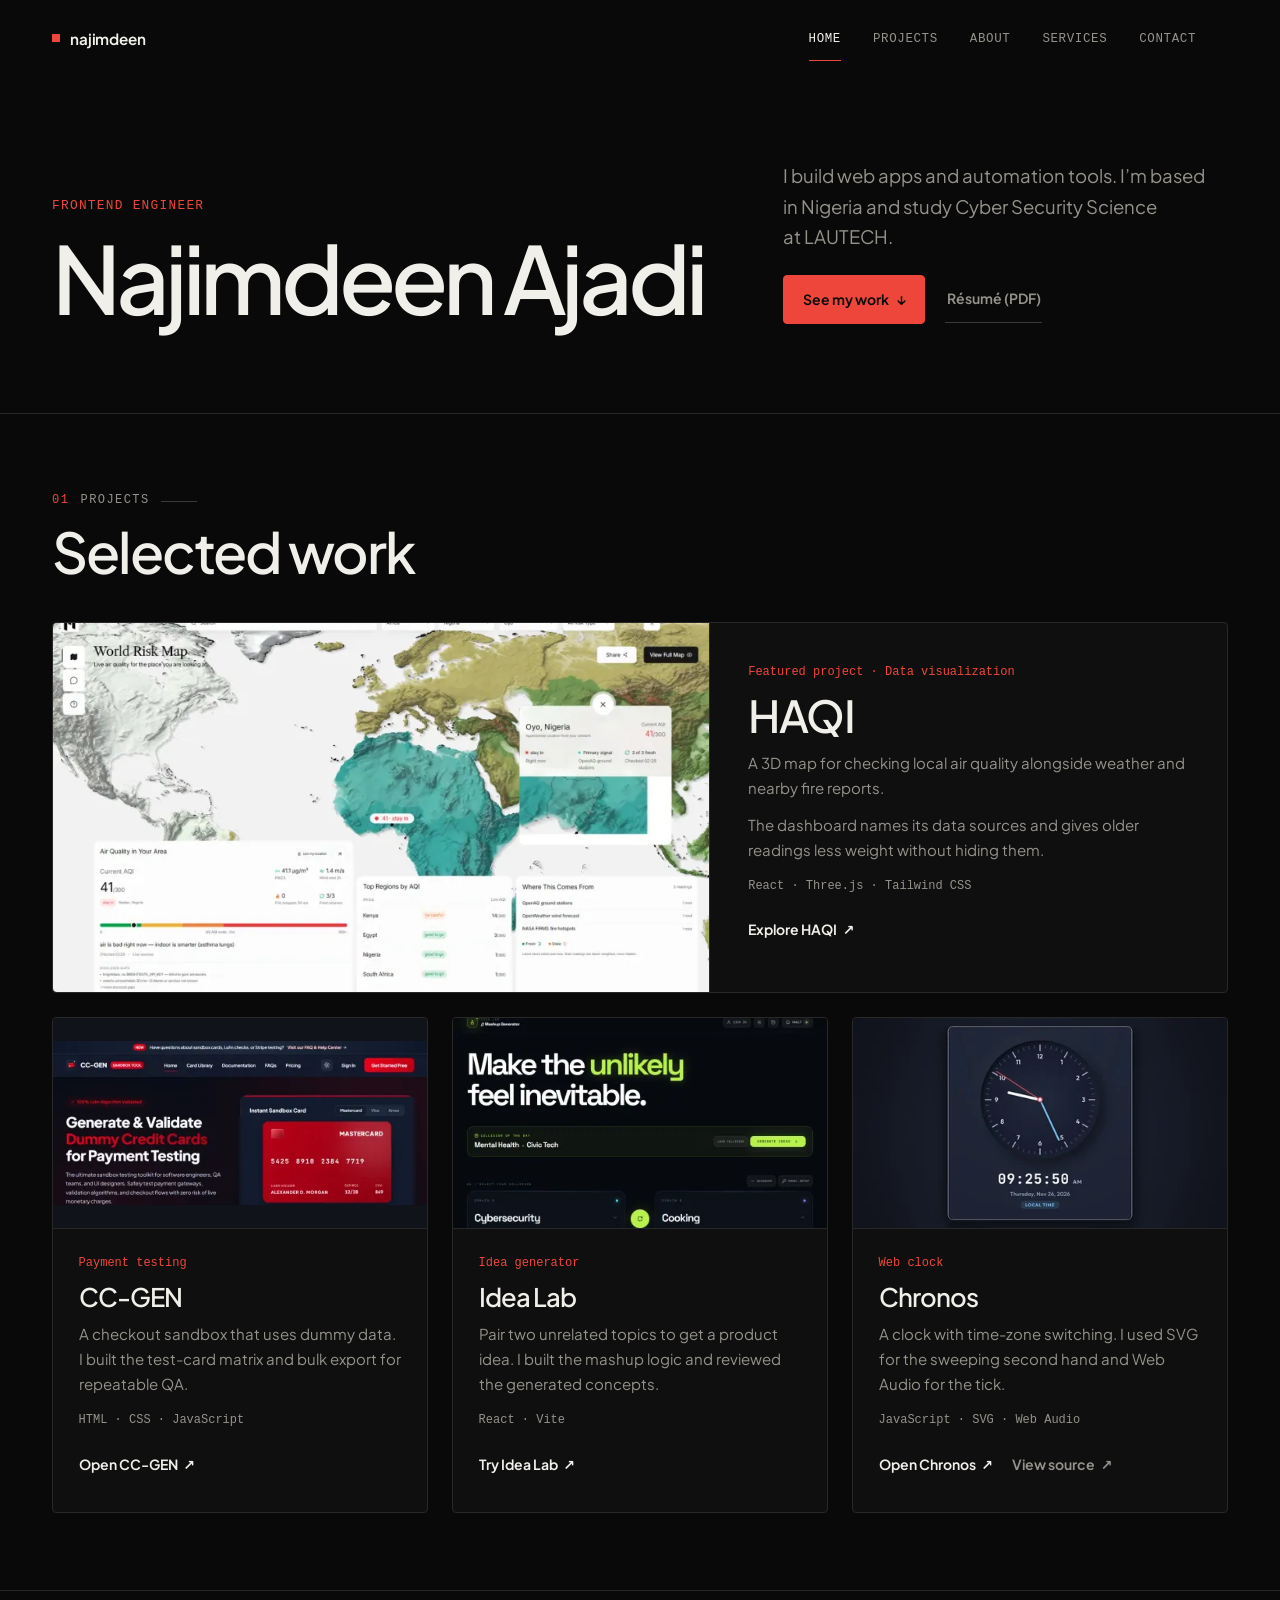
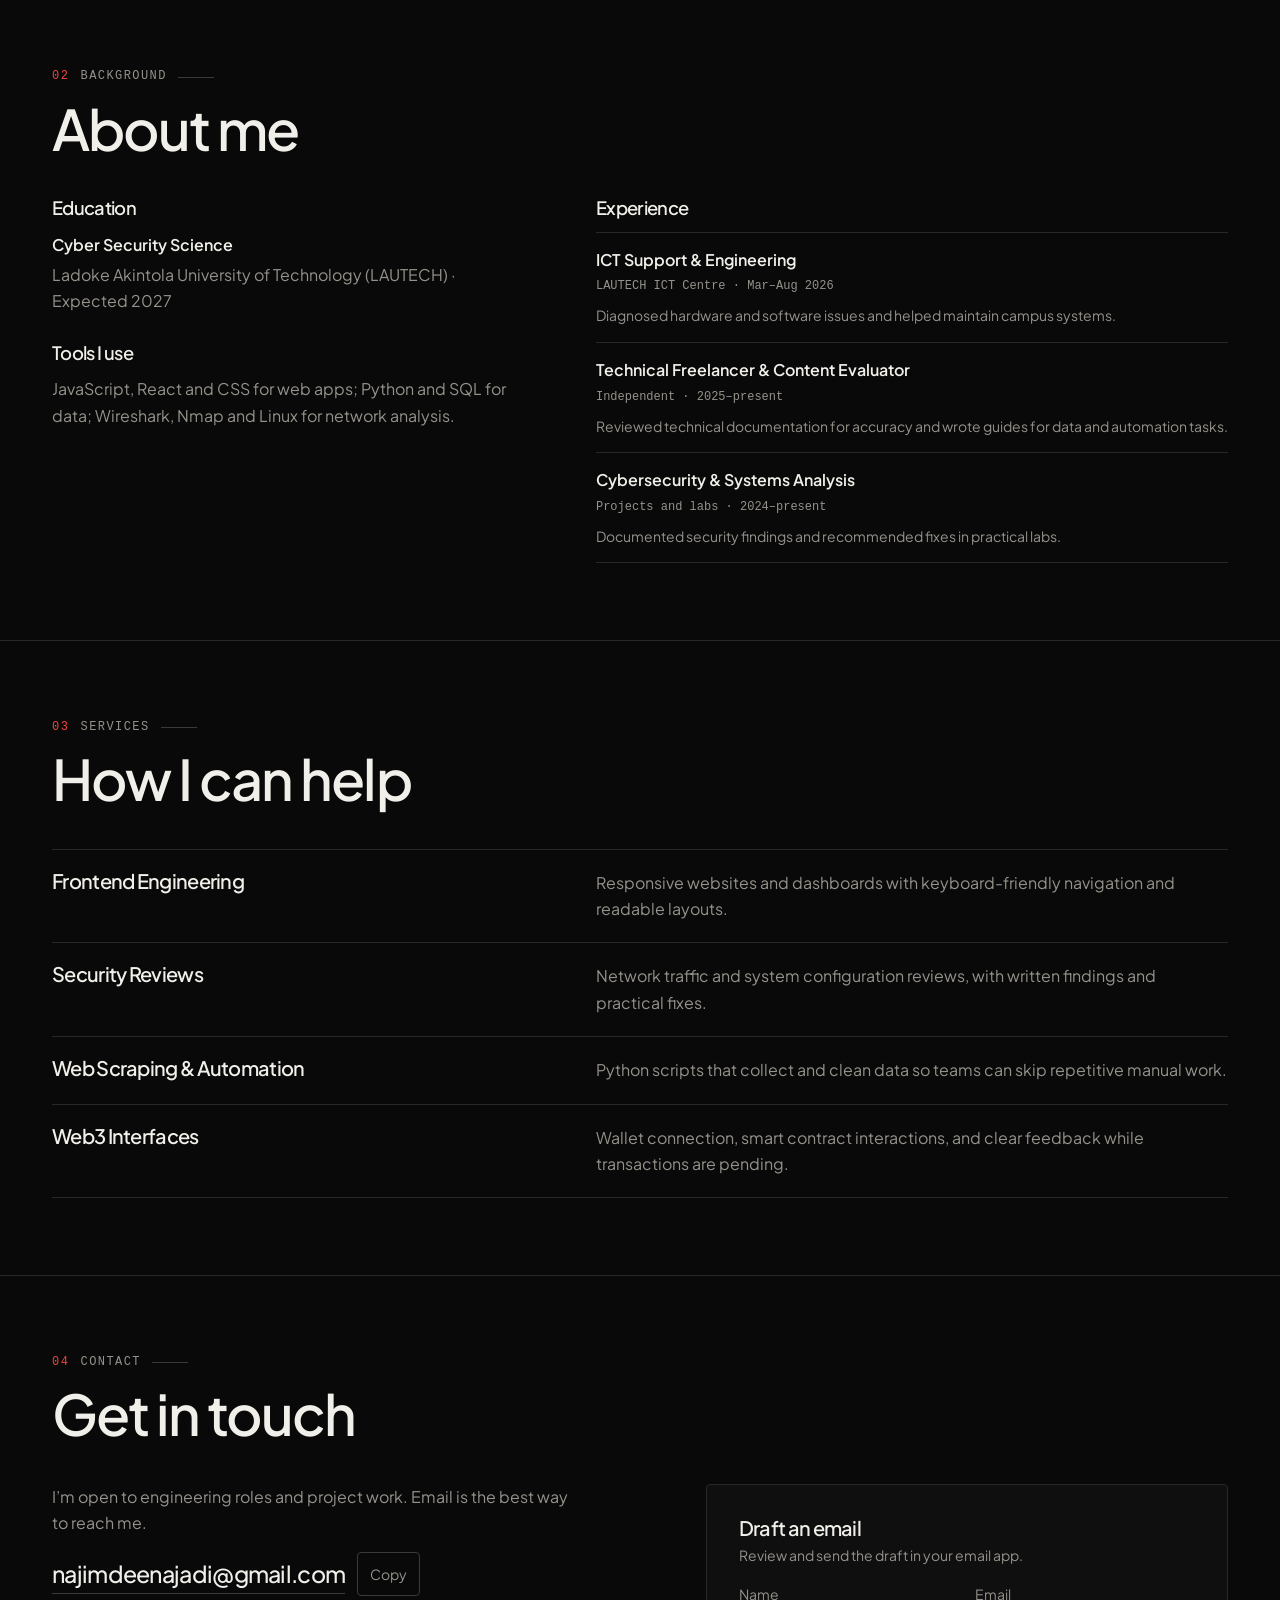
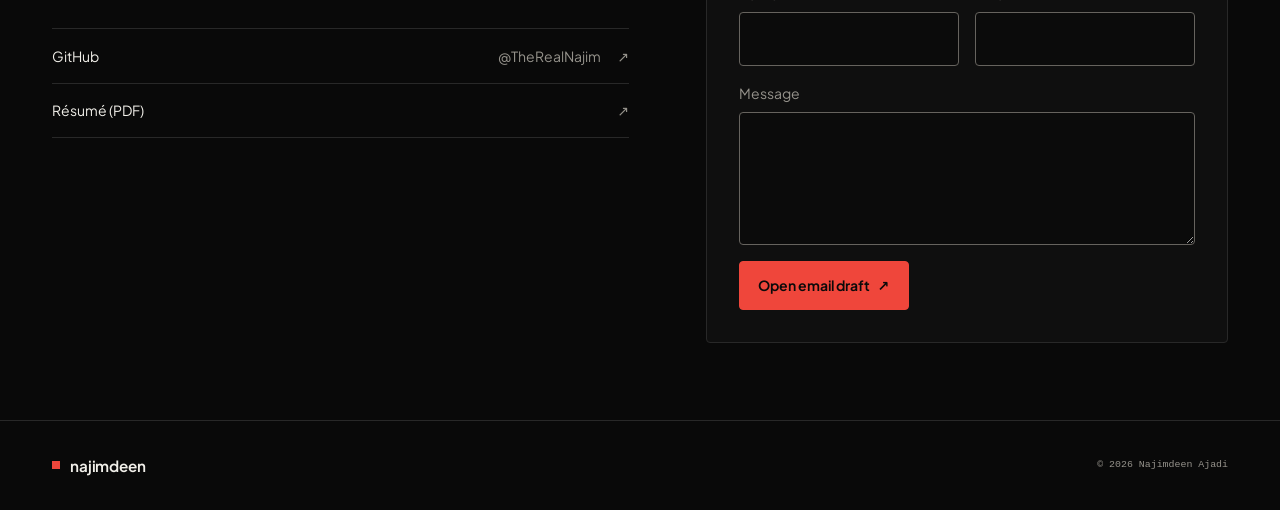
==== commit 9dd76162: "Make the portfolio project-first and trim visual clutter" ====
--- a/index.html
+++ b/index.html
@@ -4,8 +4,8 @@
 <head>
     <meta charset="UTF-8">
     <meta name="viewport" content="width=device-width, initial-scale=1">
-    <title>Najimdeen Ajadi — Frontend Engineer &amp; Cybersecurity Specialist</title>
-    <meta name="description" content="Najimdeen Ajadi is a frontend engineer and cybersecurity specialist in Nigeria, building secure, high-performance web, automation, and Web3 experiences.">
+    <title>Najimdeen Ajadi — Frontend Engineer</title>
+    <meta name="description" content="Najimdeen Ajadi is a frontend engineer and Cyber Security Science student at LAUTECH in Nigeria. Explore selected web projects, experience, and résumé.">
     <meta name="author" content="Najimdeen Ajadi">
     <meta name="theme-color" content="#090909">
     <meta name="color-scheme" content="dark">
@@ -13,23 +13,23 @@
 
     <meta property="og:type" content="website">
     <meta property="og:site_name" content="Najimdeen Ajadi">
-    <meta property="og:title" content="Najimdeen Ajadi — Frontend Engineer &amp; Cybersecurity Specialist">
-    <meta property="og:description" content="Frontend engineer and cybersecurity specialist in Nigeria, building secure, high-performance web, automation, and Web3 experiences.">
+    <meta property="og:title" content="Najimdeen Ajadi — Frontend Engineer">
+    <meta property="og:description" content="Frontend engineer and Cyber Security Science student at LAUTECH in Nigeria. Selected projects, experience, and résumé.">
     <meta property="og:url" content="https://www.najimdeenajadi.xyz/">
     <meta property="og:image" content="https://www.najimdeenajadi.xyz/og.png">
     <meta property="og:image:width" content="1200">
     <meta property="og:image:height" content="630">
-    <meta property="og:image:alt" content="Najimdeen Ajadi — Frontend Engineer &amp; Cybersecurity Specialist">
+    <meta property="og:image:alt" content="Najimdeen Ajadi — Frontend engineering, cybersecurity, and automation">
     <meta name="twitter:card" content="summary_large_image">
-    <meta name="twitter:title" content="Najimdeen Ajadi — Frontend Engineer &amp; Cybersecurity Specialist">
-    <meta name="twitter:description" content="Frontend engineer and cybersecurity specialist in Nigeria, building secure, high-performance web, automation, and Web3 experiences.">
+    <meta name="twitter:title" content="Najimdeen Ajadi — Frontend Engineer">
+    <meta name="twitter:description" content="Frontend engineer and Cyber Security Science student at LAUTECH in Nigeria. Selected projects, experience, and résumé.">
     <meta name="twitter:image" content="https://www.najimdeenajadi.xyz/og.png">
 
     <link rel="icon" type="image/svg+xml" href="logo.svg?v=4">
     <link rel="apple-touch-icon" href="img/apple-touch-icon.png">
     <link rel="manifest" href="site.webmanifest">
     <link rel="preload" href="fonts/PlusJakartaSans-Variable.woff2" as="font" type="font/woff2" crossorigin>
-    <link rel="stylesheet" href="css/styles.css">
+    <link rel="stylesheet" href="css/styles.css?v=5">
 
     <script type="application/ld+json">
     {
@@ -38,8 +38,8 @@
         "name": "Najimdeen Ajadi",
         "url": "https://www.najimdeenajadi.xyz/",
         "image": "https://www.najimdeenajadi.xyz/og.png",
-        "jobTitle": "Frontend Engineer & Cybersecurity Specialist",
-        "description": "Frontend engineer and cybersecurity specialist in Nigeria, building secure, high-performance web, automation, and Web3 experiences.",
+        "jobTitle": "Frontend Engineer",
+        "description": "Frontend engineer and Cyber Security Science student at LAUTECH in Nigeria.",
         "email": "mailto:najimdeenajadi@gmail.com",
         "sameAs": ["https://github.com/TheRealNajim"],
         "affiliation": {
@@ -63,16 +63,16 @@
 
             <nav class="nav__menu" id="navMenu" aria-label="Primary">
                 <ul>
-                    <li><a href="#home" class="nav__link" aria-current="page">home</a></li>
+                    <li><a href="#home" class="nav__link" aria-current="location">home</a></li>
+                    <li><a href="#projects" class="nav__link">projects</a></li>
                     <li><a href="#about" class="nav__link">about</a></li>
-                    <li><a href="#projects" class="nav__link">projects</a></li>
                     <li><a href="#services" class="nav__link">services</a></li>
                     <li><a href="#contact" class="nav__link">contact</a></li>
                 </ul>
             </nav>
 
             <div class="nav__end">
-                <button class="nav__toggle" id="navToggle" type="button" aria-expanded="false" aria-controls="navMenu" aria-label="Toggle navigation">
+                <button class="nav__toggle" id="navToggle" type="button" aria-expanded="false" aria-controls="navMenu" aria-label="Toggle navigation" hidden>
                     <span></span>
                     <span></span>
                 </button>
@@ -80,113 +80,19 @@
         </div>
     </header>
 
-    <main id="main">
+    <main id="main" tabindex="-1">
         <!-- Hero -->
         <section id="home" class="hero" aria-labelledby="hero-title">
             <div class="container hero__inner">
+                <div class="hero__identity">
+                    <p class="hero__role">Frontend engineer</p>
+                    <h1 class="hero__title" id="hero-title">Najimdeen Ajadi</h1>
+                </div>
                 <div class="hero__copy">
-                    <ul class="pills" aria-label="Focus areas">
-                        <li>cybersecurity</li>
-                        <li>web3</li>
-                        <li>automation</li>
-                    </ul>
-
-                    <h1 class="hero__title" id="hero-title">
-                        <span class="hero__hello">Hello, I&rsquo;m</span>
-                        <span class="hero__name">Najimdeen.</span>
-                    </h1>
-
-                    <p class="hero__lede">
-                        A frontend engineer and cybersecurity specialist in Nigeria, building secure, high-performance web, automation, and Web3 experiences.
-                    </p>
-
+                    <p class="hero__lede">I build web apps and automation tools. I&rsquo;m based in Nigeria and study Cyber Security Science at LAUTECH.</p>
                     <div class="hero__actions">
-                        <a href="#contact" class="btn btn--primary">Get in touch <span class="arrow" aria-hidden="true">&rsaquo;</span></a>
-                        <a href="#projects" class="btn btn--ghost"><span>Learn more<span class="sr-only"> about Najimdeen&rsquo;s projects</span></span></a>
-                    </div>
-
-                    <ul class="hero__facts" aria-label="Portfolio highlights">
-                        <li><strong>04</strong><span>live builds</span></li>
-                        <li><strong>04</strong><span>service areas</span></li>
-                        <li><strong>2027</strong><span>expected graduation</span></li>
-                    </ul>
-                </div>
-            </div>
-        </section>
-
-        <!-- About -->
-        <section id="about" class="section page-section" aria-labelledby="about-title">
-            <div class="container">
-                <div class="about__intro">
-                    <header class="section-head">
-                        <p class="eyebrow"><span aria-hidden="true">01</span> About</p>
-                        <h2 id="about-title">Security-minded <span>by default</span></h2>
-                        <p class="section-sub">B.Tech Cyber Security Science at LAUTECH, frontend engineering in practice — I build interfaces that are fast, accessible, and hard to break.</p>
-                    </header>
-                </div>
-
-                <div class="about__grid">
-                    <article class="card about__card">
-                        <p class="card__tag" aria-hidden="true">Education</p>
-                        <h3>B.Tech Cyber Security Science</h3>
-                        <p class="card__meta">Ladoke Akintola University of Technology (LAUTECH)</p>
-                        <p class="card__body">400 level undergraduate with a focus on network security, ethical hacking, vulnerability analysis, and Python security tooling. Expected graduation 2027.</p>
-                    </article>
-
-                    <article class="card about__card">
-                        <p class="card__tag" aria-hidden="true">Experience</p>
-                        <ul class="roles">
-                            <li>
-                                <strong>ICT Support &amp; Engineering</strong>
-                                <span>LAUTECH ICT Centre &middot; Mar &ndash; Aug 2026</span>
-                            </li>
-                            <li>
-                                <strong>Cybersecurity &amp; Systems Analyst</strong>
-                                <span>Assessments &amp; practical labs &middot; 2024 &ndash; present</span>
-                            </li>
-                            <li>
-                                <strong>Technical Freelancer &amp; Content Evaluator</strong>
-                                <span>Independent &middot; 2025 &ndash; present</span>
-                            </li>
-                        </ul>
-                    </article>
-                </div>
-
-                <div class="card tools">
-                    <h3 class="card__tag">Toolset</h3>
-                    <div class="tools__grid">
-                        <div class="tools__group">
-                            <h4>Security</h4>
-                            <ul class="tags">
-                                <li>Wireshark</li>
-                                <li>Nmap</li>
-                                <li>Kali Linux</li>
-                                <li>TryHackMe (Level 4)</li>
-                                <li>Network threat analysis</li>
-                            </ul>
-                        </div>
-                        <div class="tools__group">
-                            <h4>Engineering</h4>
-                            <ul class="tags">
-                                <li>HTML5</li>
-                                <li>CSS3</li>
-                                <li>JavaScript</li>
-                                <li>React</li>
-                                <li>Vite</li>
-                                <li>Tailwind CSS</li>
-                                <li>Python</li>
-                                <li>SQL</li>
-                                <li>SVG</li>
-                                <li>Web Audio API</li>
-                            </ul>
-                        </div>
-                        <div class="tools__group">
-                            <h4>Currently exploring</h4>
-                            <ul class="tags">
-                                <li class="is-focus">Web automation</li>
-                                <li class="is-focus">Web3 interfaces</li>
-                            </ul>
-                        </div>
+                        <a href="#projects" class="btn btn--primary">See my work <span aria-hidden="true">&#8595;</span></a>
+                        <a href="Najimdeen_CV.pdf" class="btn btn--ghost">Résumé (PDF)</a>
                     </div>
                 </div>
             </div>
@@ -196,123 +102,123 @@
         <section id="projects" class="section page-section" aria-labelledby="projects-title">
             <div class="container">
                 <header class="section-head">
-                    <p class="eyebrow"><span aria-hidden="true">02</span> Work</p>
-                    <h2 id="projects-title">Selected <span>projects</span></h2>
-                    <p class="section-sub">Live applications, built end to end — from the interface down to the logic behind it.</p>
+                    <p class="eyebrow" aria-hidden="true"><span>01</span> Projects</p>
+                    <h2 id="projects-title">Selected work</h2>
                 </header>
 
                 <div class="projects">
-                    <article class="card project project--haqi">
-                        <figure class="project__media">
-                            <div class="project__chrome" aria-hidden="true"><span></span><span></span><span></span><small>haqi-one.vercel.app</small></div>
-                            <img src="img/work/haqi-800.webp" srcset="img/work/haqi-480.webp 480w, img/work/haqi-800.webp 800w, img/work/haqi-960.webp 960w, img/work/haqi.webp 1280w" sizes="(max-width: 720px) calc(100vw - 2.5rem), (max-width: 1280px) 50vw, 590px" width="1280" height="720" alt="HAQI live air-quality world risk map" decoding="async" fetchpriority="high">
-                        </figure>
+                    <article class="card project project--featured">
+                        <div class="project__media">
+                            <img src="img/work/haqi-800.webp" srcset="img/work/haqi-480.webp 480w, img/work/haqi-800.webp 800w, img/work/haqi-960.webp 960w, img/work/haqi.webp 1280w" sizes="(max-width: 900px) 92vw, (max-width: 1240px) 52vw, 660px" width="1280" height="720" alt="HAQI world map alongside local air-quality readings and their sources" decoding="async">
+                        </div>
                         <div class="project__content">
-                            <div class="project__top">
-                                <span class="project__idx" aria-hidden="true">01</span>
-                                <span class="live"><span class="dot" aria-hidden="true"></span>Live</span>
-                            </div>
+                            <p class="project__label">Featured project · Data visualization</p>
                             <h3>HAQI</h3>
-                            <p class="project__tagline">Live air-quality intelligence</p>
-                            <p class="project__desc">A 3D world risk map combining live AQI, weather and fire data with traceable evidence.</p>
-                            <ul class="tags project__stack" aria-label="Stack and focus">
-                                <li>React</li>
-                                <li>Three.js</li>
-                                <li>Tailwind CSS</li>
-                                <li>Live APIs</li>
-                                <li>Vercel</li>
-                            </ul>
+                            <p class="project__desc">A 3D map for checking local air quality alongside weather and nearby fire reports.</p>
+                            <p class="project__desc">The dashboard names its data sources and gives older readings less weight without hiding them.</p>
+                            <p class="project__stack">React · Three.js · Tailwind CSS</p>
                             <div class="project__actions">
                                 <a class="project__link" href="https://haqi-one.vercel.app/" target="_blank" rel="noopener noreferrer">
-                                    Launch App <span class="arrow" aria-hidden="true">&#8599;</span><span class="sr-only"> — HAQI (opens in a new tab)</span>
+                                    Explore HAQI <span class="arrow" aria-hidden="true">&#8599;</span><span class="sr-only"> (opens in a new tab)</span>
                                 </a>
                             </div>
                         </div>
                     </article>
 
                     <article class="card project project--ccgen">
-                        <figure class="project__media">
-                            <div class="project__chrome" aria-hidden="true"><span></span><span></span><span></span><small>cc-gen-seven.vercel.app</small></div>
-                            <img src="img/work/ccgen-800.webp" srcset="img/work/ccgen-480.webp 480w, img/work/ccgen-800.webp 800w, img/work/ccgen-960.webp 960w, img/work/ccgen.webp 1280w" sizes="(max-width: 720px) calc(100vw - 2.5rem), (max-width: 1280px) 50vw, 590px" width="1280" height="560" alt="CC-GEN dummy card generator interface" loading="lazy" decoding="async">
-                        </figure>
+                        <div class="project__media">
+                            <img src="img/work/ccgen-480.webp" srcset="img/work/ccgen-480.webp 480w, img/work/ccgen-800.webp 800w, img/work/ccgen-960.webp 960w, img/work/ccgen.webp 1280w" sizes="(max-width: 760px) 92vw, (max-width: 1240px) 30vw, 385px" width="1280" height="560" alt="CC-GEN payment-testing sandbox interface" loading="lazy" decoding="async">
+                        </div>
                         <div class="project__content">
-                            <div class="project__top">
-                                <span class="project__idx" aria-hidden="true">02</span>
-                                <span class="live"><span class="dot" aria-hidden="true"></span>Live</span>
-                            </div>
+                            <p class="project__label">Payment testing</p>
                             <h3>CC-GEN</h3>
-                            <p class="project__tagline">Dummy card generator</p>
-                            <p class="project__desc">Luhn-validated card generation, test matrix and bulk exports.</p>
-                            <ul class="tags project__stack" aria-label="Stack">
-                                <li>HTML5</li>
-                                <li>CSS3</li>
-                                <li>JavaScript</li>
-                                <li>Luhn MOD 10</li>
-                                <li>Vercel</li>
-                            </ul>
+                            <p class="project__desc">A checkout sandbox that uses dummy data. I built the test-card matrix and bulk export for repeatable QA.</p>
+                            <p class="project__stack">HTML · CSS · JavaScript</p>
                             <div class="project__actions">
                                 <a class="project__link" href="https://cc-gen-seven.vercel.app/" target="_blank" rel="noopener noreferrer">
-                                    Launch App <span class="arrow" aria-hidden="true">&#8599;</span><span class="sr-only"> — CC-GEN (opens in a new tab)</span>
+                                    Open CC-GEN <span class="arrow" aria-hidden="true">&#8599;</span><span class="sr-only"> (opens in a new tab)</span>
                                 </a>
                             </div>
                         </div>
                     </article>
 
                     <article class="card project project--idealab">
-                        <figure class="project__media">
-                            <div class="project__chrome" aria-hidden="true"><span></span><span></span><span></span><small>makeweirduseful.vercel.app</small></div>
-                            <img src="img/work/idealab-800.webp" srcset="img/work/idealab-480.webp 480w, img/work/idealab-800.webp 800w, img/work/idealab-960.webp 960w, img/work/idealab.webp 1280w" sizes="(max-width: 720px) calc(100vw - 2.5rem), (max-width: 1280px) 50vw, 590px" width="1280" height="800" alt="Idea Lab concept mashup generator interface" loading="lazy" decoding="async">
-                        </figure>
+                        <div class="project__media">
+                            <img src="img/work/idealab-480.webp" srcset="img/work/idealab-480.webp 480w, img/work/idealab-800.webp 800w, img/work/idealab-960.webp 960w, img/work/idealab.webp 1280w" sizes="(max-width: 760px) 92vw, (max-width: 1240px) 30vw, 385px" width="1280" height="800" alt="Idea Lab interface for pairing two topics" loading="lazy" decoding="async">
+                        </div>
                         <div class="project__content">
-                            <div class="project__top">
-                                <span class="project__idx" aria-hidden="true">03</span>
-                                <span class="live"><span class="dot" aria-hidden="true"></span>Live</span>
-                            </div>
+                            <p class="project__label">Idea generator</p>
                             <h3>Idea Lab</h3>
-                            <p class="project__tagline">AI concept mashup generator</p>
-                            <p class="project__desc">A concept engine that fuses unlikely domains into buildable ideas.</p>
-                            <ul class="tags project__stack" aria-label="Stack">
-                                <li>React</li>
-                                <li>Vite</li>
-                                <li>Vercel</li>
-                            </ul>
+                            <p class="project__desc">Pair two unrelated topics to get a product idea. I built the mashup logic and reviewed the generated concepts.</p>
+                            <p class="project__stack">React · Vite</p>
                             <div class="project__actions">
                                 <a class="project__link" href="https://makeweirduseful.vercel.app/" target="_blank" rel="noopener noreferrer">
-                                    Launch App <span class="arrow" aria-hidden="true">&#8599;</span><span class="sr-only"> — Idea Lab (opens in a new tab)</span>
+                                    Try Idea Lab <span class="arrow" aria-hidden="true">&#8599;</span><span class="sr-only"> (opens in a new tab)</span>
                                 </a>
                             </div>
                         </div>
                     </article>
 
-                    <article class="card project project--clock">
-                        <figure class="project__media">
-                            <div class="project__chrome" aria-hidden="true"><span></span><span></span><span></span><small>analog-clock-eta-ashen.vercel.app</small></div>
-                            <img src="img/work/clock-800.webp" srcset="img/work/clock-480.webp 480w, img/work/clock-800.webp 800w, img/work/clock-960.webp 960w, img/work/clock.webp 1280w" sizes="(max-width: 720px) calc(100vw - 2.5rem), (max-width: 1280px) 50vw, 590px" width="1280" height="720" alt="Chronos analog and digital clock interface" loading="lazy" decoding="async">
-                        </figure>
+                    <article class="card project">
+                        <div class="project__media">
+                            <img src="img/work/clock-480.webp" srcset="img/work/clock-480.webp 480w, img/work/clock-800.webp 800w, img/work/clock-960.webp 960w, img/work/clock.webp 1280w" sizes="(max-width: 760px) 92vw, (max-width: 1240px) 30vw, 385px" width="1280" height="720" alt="Chronos analog and digital clock with time-zone controls" loading="lazy" decoding="async">
+                        </div>
                         <div class="project__content">
-                            <div class="project__top">
-                                <span class="project__idx" aria-hidden="true">04</span>
-                                <span class="live"><span class="dot" aria-hidden="true"></span>Live</span>
-                            </div>
+                            <p class="project__label">Web clock</p>
                             <h3>Chronos</h3>
-                            <p class="project__tagline">Analog &amp; digital web clock</p>
-                            <p class="project__desc">A 60fps sweep clock with a Web Audio tick, four themes and world time zones.</p>
-                            <ul class="tags project__stack" aria-label="Stack">
-                                <li>JavaScript</li>
-                                <li>SVG</li>
-                                <li>Web Audio API</li>
-                                <li>Vercel</li>
-                            </ul>
+                            <p class="project__desc">A clock with time-zone switching. I used SVG for the sweeping second hand and Web Audio for the tick.</p>
+                            <p class="project__stack">JavaScript · SVG · Web Audio</p>
                             <div class="project__actions">
                                 <a class="project__link" href="https://analog-clock-eta-ashen.vercel.app/" target="_blank" rel="noopener noreferrer">
-                                    Launch App <span class="arrow" aria-hidden="true">&#8599;</span><span class="sr-only"> — Chronos (opens in a new tab)</span>
+                                    Open Chronos <span class="arrow" aria-hidden="true">&#8599;</span><span class="sr-only"> (opens in a new tab)</span>
                                 </a>
                                 <a class="project__source" href="https://github.com/TheRealNajim/Analog-Clock" target="_blank" rel="noopener noreferrer">
-                                    Source <span aria-hidden="true">&#8599;</span><span class="sr-only"> — Chronos on GitHub (opens in a new tab)</span>
+                                    View source <span class="arrow" aria-hidden="true">&#8599;</span><span class="sr-only"> for Chronos on GitHub (opens in a new tab)</span>
                                 </a>
                             </div>
                         </div>
                     </article>
+                </div>
+            </div>
+        </section>
+
+        <!-- About -->
+        <section id="about" class="section page-section" aria-labelledby="about-title">
+            <div class="container">
+                <header class="section-head">
+                    <p class="eyebrow" aria-hidden="true"><span>02</span> Background</p>
+                    <h2 id="about-title">About me</h2>
+                </header>
+
+                <div class="about__grid">
+                    <div class="about__profile">
+                        <h3>Education</h3>
+                        <p class="about__degree">Cyber Security Science</p>
+                        <p>Ladoke Akintola University of Technology (LAUTECH) · Expected 2027</p>
+                        <h3>Tools I use</h3>
+                        <p>JavaScript, React and CSS for web apps; Python and SQL for data; Wireshark, Nmap and Linux for network analysis.</p>
+                    </div>
+
+                    <div class="about__experience">
+                        <h3>Experience</h3>
+                        <ul class="roles" role="list">
+                            <li>
+                                <strong>ICT Support &amp; Engineering</strong>
+                                <span>LAUTECH ICT Centre · Mar–Aug 2026</span>
+                                <p>Diagnosed hardware and software issues and helped maintain campus systems.</p>
+                            </li>
+                            <li>
+                                <strong>Technical Freelancer &amp; Content Evaluator</strong>
+                                <span>Independent · 2025–present</span>
+                                <p>Reviewed technical documentation for accuracy and wrote guides for data and automation tasks.</p>
+                            </li>
+                            <li>
+                                <strong>Cybersecurity &amp; Systems Analysis</strong>
+                                <span>Projects and labs · 2024–present</span>
+                                <p>Documented security findings and recommended fixes in practical labs.</p>
+                            </li>
+                        </ul>
+                    </div>
                 </div>
             </div>
         </section>
@@ -321,71 +227,28 @@
         <section id="services" class="section page-section" aria-labelledby="services-title">
             <div class="container">
                 <header class="section-head">
-                    <p class="eyebrow"><span aria-hidden="true">03</span> Services</p>
-                    <h2 id="services-title">What I <span>do</span></h2>
-                    <p class="section-sub">Four areas where engineering, security, and interface design meet.</p>
+                    <p class="eyebrow" aria-hidden="true"><span>03</span> Services</p>
+                    <h2 id="services-title">How I can help</h2>
                 </header>
 
-                <div class="services">
-                    <article class="card service" data-index="01">
-                        <span class="service__icon" aria-hidden="true">
-                            <svg viewBox="0 0 24 24" width="20" height="20" fill="none" stroke="currentColor" stroke-width="1.6" stroke-linecap="round" stroke-linejoin="round">
-                                <polyline points="8 6 3 12 8 18" />
-                                <polyline points="16 6 21 12 16 18" />
-                                <line x1="13.4" y1="4" x2="10.6" y2="20" />
-                            </svg>
-                        </span>
+                <ul class="services" role="list">
+                    <li class="service">
                         <h3>Frontend Engineering</h3>
-                        <p>Fast, accessible interfaces built with semantic HTML, modern CSS and React — shipped as static sites that load instantly.</p>
-                        <ul class="tags" aria-label="Tools">
-                            <li>HTML5</li><li>CSS3</li><li>JavaScript</li><li>React</li><li>Vite</li>
-                        </ul>
-                    </article>
-
-                    <article class="card service" data-index="02">
-                        <span class="service__icon" aria-hidden="true">
-                            <svg viewBox="0 0 24 24" width="20" height="20" fill="none" stroke="currentColor" stroke-width="1.6" stroke-linecap="round" stroke-linejoin="round">
-                                <path d="M12 3 20 6v5c0 5-3.4 8.4-8 10-4.6-1.6-8-5-8-10V6z" />
-                                <path d="m9 12 2 2 4-4" />
-                            </svg>
-                        </span>
-                        <h3>Cybersecurity &amp; Auditing</h3>
-                        <p>Network threat analysis, traffic inspection and vulnerability assessment, with findings written up so they can be acted on.</p>
-                        <ul class="tags" aria-label="Tools">
-                            <li>Wireshark</li><li>Nmap</li><li>Kali Linux</li>
-                        </ul>
-                    </article>
-
-                    <article class="card service" data-index="03">
-                        <span class="service__icon" aria-hidden="true">
-                            <svg viewBox="0 0 24 24" width="20" height="20" fill="none" stroke="currentColor" stroke-width="1.6" stroke-linecap="round" stroke-linejoin="round">
-                                <path d="M4 12a8 8 0 0 1 13.6-5.7L20 8" />
-                                <path d="M20 4v4h-4" />
-                                <path d="M20 12a8 8 0 0 1-13.6 5.7L4 16" />
-                                <path d="M4 20v-4h4" />
-                            </svg>
-                        </span>
+                        <p>Responsive websites and dashboards with keyboard-friendly navigation and readable layouts.</p>
+                    </li>
+                    <li class="service">
+                        <h3>Security Reviews</h3>
+                        <p>Network traffic and system configuration reviews, with written findings and practical fixes.</p>
+                    </li>
+                    <li class="service">
                         <h3>Web Scraping &amp; Automation</h3>
-                        <p>Python scripts and SQL pipelines that collect, clean and move data, replacing repetitive manual work.</p>
-                        <ul class="tags" aria-label="Tools">
-                            <li>Python</li><li>SQL</li><li class="is-focus">Focus area</li>
-                        </ul>
-                    </article>
-
-                    <article class="card service" data-index="04">
-                        <span class="service__icon" aria-hidden="true">
-                            <svg viewBox="0 0 24 24" width="20" height="20" fill="none" stroke="currentColor" stroke-width="1.6" stroke-linecap="round" stroke-linejoin="round">
-                                <path d="M10.5 13.5a4 4 0 0 0 5.7 0l2.3-2.3a4 4 0 1 0-5.7-5.7L11.5 7" />
-                                <path d="M13.5 10.5a4 4 0 0 0-5.7 0l-2.3 2.3a4 4 0 1 0 5.7 5.7l1.3-1.3" />
-                            </svg>
-                        </span>
-                        <h3>Web3 / Smart Contract Interfaces</h3>
-                        <p>Frontends that read and write on-chain state — wallet connection, contract calls and clear transaction feedback.</p>
-                        <ul class="tags" aria-label="Tools">
-                            <li>React</li><li>JavaScript</li><li class="is-focus">Focus area</li>
-                        </ul>
-                    </article>
-                </div>
+                        <p>Python scripts that collect and clean data so teams can skip repetitive manual work.</p>
+                    </li>
+                    <li class="service">
+                        <h3>Web3 Interfaces</h3>
+                        <p>Wallet connection, smart contract interactions, and clear feedback while transactions are pending.</p>
+                    </li>
+                </ul>
             </div>
         </section>
 
@@ -393,66 +256,52 @@
         <section id="contact" class="section page-section" aria-labelledby="contact-title">
             <div class="container">
                 <header class="section-head">
-                    <p class="eyebrow"><span aria-hidden="true">04</span> Contact</p>
-                    <h2 id="contact-title">Let&rsquo;s build something <span>secure</span></h2>
-                    <p class="section-sub">Have a project, a security question, or a role in mind? Email is the fastest way to reach me.</p>
+                    <p class="eyebrow" aria-hidden="true"><span>04</span> Contact</p>
+                    <h2 id="contact-title">Get in touch</h2>
                 </header>
 
                 <div class="contact">
-                    <div class="card contact__side contact__panel">
-                        <div class="contact__panel-head">
-                            <div>
-                                <p class="card__tag">Direct line</p>
-                                <p class="status"><span class="dot" aria-hidden="true"></span> Open to opportunities</p>
-                            </div>
-                        </div>
-
+                    <div class="contact__panel">
+                        <p class="contact__intro">I&rsquo;m open to engineering roles and project work. Email is the best way to reach me.</p>
                         <div class="contact__mailrow">
                             <a class="contact__mail" href="mailto:najimdeenajadi@gmail.com">najimdeenajadi@gmail.com</a>
-                            <button class="copy" type="button" data-copy-email aria-label="Copy email address">copy</button>
-                        </div>
-
-                        <ul class="links">
+                            <button class="copy" type="button" data-copy-email aria-label="Copy email address" hidden>Copy</button>
+                        </div>
+
+                        <ul class="links" role="list">
                             <li>
                                 <a href="https://github.com/TheRealNajim" target="_blank" rel="noopener noreferrer">
                                     <span class="links__label">GitHub</span><span class="links__value">@TheRealNajim</span><span class="arrow" aria-hidden="true">&#8599;</span>
                                 </a>
                             </li>
                             <li>
-                                <a href="Najimdeen_CV.pdf" target="_blank" rel="noopener noreferrer">
-                                    <span class="links__label">Resume</span><span class="links__value">Najimdeen_CV.pdf</span><span class="arrow" aria-hidden="true">&#8599;</span>
+                                <a href="Najimdeen_CV.pdf">
+                                    <span class="links__label">Résumé (PDF)</span><span class="arrow" aria-hidden="true">&#8599;</span>
                                 </a>
                             </li>
                         </ul>
-
-                        <div class="contact__scope">
-                            <p class="card__tag">Good fit</p>
-                            <ul aria-label="Project areas">
-                                <li>Frontend engineering</li><li>Security reviews</li><li>Automation</li><li>Web3 interfaces</li>
-                            </ul>
-                        </div>
                     </div>
 
-                    <form class="card form" id="contactForm" action="mailto:najimdeenajadi@gmail.com" method="post" enctype="text/plain">
+                    <form class="card form" id="contactForm" action="mailto:najimdeenajadi@gmail.com" method="post" enctype="text/plain" aria-labelledby="draft-title" aria-describedby="draft-help">
                         <header class="form__head">
-                            <div>
-                                <p class="card__tag">Project inquiry</p>
-                                <h3>Send a message</h3>
-                            </div>
+                            <h3 id="draft-title">Draft an email</h3>
+                            <p id="draft-help">Review and send the draft in your email app.</p>
                         </header>
-                        <div class="field">
-                            <label for="name">Name</label>
-                            <input type="text" id="name" name="name" autocomplete="name" placeholder="Your full name" required>
-                        </div>
-                        <div class="field">
-                            <label for="email">Email</label>
-                            <input type="email" id="email" name="email" autocomplete="email" placeholder="you@example.com" required>
+                        <div class="form__identity">
+                            <div class="field">
+                                <label for="name">Name</label>
+                                <input type="text" id="name" name="name" autocomplete="name" required>
+                            </div>
+                            <div class="field">
+                                <label for="email">Email</label>
+                                <input type="email" id="email" name="email" autocomplete="email" required>
+                            </div>
                         </div>
                         <div class="field">
                             <label for="message">Message</label>
-                            <textarea id="message" name="message" rows="5" placeholder="Tell me what you have in mind…" required></textarea>
-                        </div>
-                        <button type="submit" class="btn btn--primary btn--block">Send message <span class="arrow" aria-hidden="true">&#8599;</span></button>
+                            <textarea id="message" name="message" rows="4" required></textarea>
+                        </div>
+                        <button type="submit" class="btn btn--primary">Open email draft <span class="arrow" aria-hidden="true">&#8599;</span></button>
                         <p class="form__status" id="formStatus" role="status" aria-live="polite"></p>
                     </form>
                 </div>
@@ -472,7 +321,7 @@
 
     <div id="toast" class="toast" role="status" aria-live="polite"></div>
 
-    <script type="module" src="js/main.js"></script>
+    <script type="module" src="js/main.js?v=5"></script>
 </body>
 
 </html>
--- a/css/styles.css
+++ b/css/styles.css
@@ -28,7 +28,7 @@
     --container: 1240px;
     --pad: clamp(1.25rem, 4vw, 2rem);
     --nav-h: 78px;
-    --section-y: clamp(4.5rem, 8vw, 7rem);
+    --section-y: clamp(3.25rem, 6vw, 5rem);
     --radius: 4px;
     --ease: cubic-bezier(0.22, 1, 0.36, 1);
 }
@@ -184,14 +184,7 @@
 }
 
 .page-section {
-    display: flex;
-    min-height: 100svh;
-    align-items: center;
     border-top: 1px solid var(--line);
-}
-
-.page-section > .container {
-    width: 100%;
 }
 
 /* Navigation */
@@ -251,7 +244,7 @@
     display: inline-block;
     padding-block: 0.25rem;
     font-family: var(--font-mono);
-    font-size: 0.7rem;
+    font-size: 0.78rem;
     letter-spacing: 0.05em;
     text-transform: uppercase;
     color: var(--muted);
@@ -315,79 +308,36 @@
 
 /* Hero */
 .hero {
-    display: flex;
-    align-items: center;
-    min-height: 86vh;
-    padding-top: calc(var(--nav-h) + 3rem);
-    padding-bottom: clamp(4rem, 8vw, 7rem);
+    padding-top: calc(var(--nav-h) + clamp(3rem, 6.5vw, 6rem));
+    padding-bottom: clamp(3.5rem, 7vw, 6rem);
 }
 
 .hero__inner {
-    display: block;
-    text-align: left;
-}
-
-.hero__copy {
-    width: min(100%, 62rem);
-}
-
-.pills {
-    display: flex;
-    flex-wrap: wrap;
-    gap: 0.55rem;
-    margin-bottom: clamp(2rem, 4vw, 3.25rem);
+    display: grid;
+    grid-template-columns: minmax(0, 1.5fr) minmax(18rem, 1fr);
+    align-items: end;
+    gap: clamp(1.75rem, 5vw, 4.5rem);
+}
+
+.hero__role {
+    margin-bottom: 1rem;
     font-family: var(--font-mono);
-    font-size: 0.67rem;
-    letter-spacing: 0.09em;
+    font-size: 0.8rem;
+    letter-spacing: 0.1em;
     text-transform: uppercase;
-    color: var(--muted);
-}
-
-.pills li + li::before {
-    content: '/';
-    margin-right: 0.55rem;
-    color: var(--line-strong);
+    color: var(--accent);
 }
 
 .hero__title {
-    font-size: clamp(4rem, 9vw, 7.5rem);
-    line-height: 0.88;
-    letter-spacing: -0.065em;
-}
-
-.hero__title span {
-    display: block;
-}
-
-.hero__hello {
-    margin-bottom: 0.55rem;
-    font-size: 0.34em;
-    font-weight: 430;
-    line-height: 1;
-    letter-spacing: -0.025em;
-    color: var(--muted);
-}
-
-.hero__name {
-    color: var(--text);
-}
-
-.hero__name::after {
-    content: '';
-    display: block;
-    width: clamp(4rem, 8vw, 7rem);
-    height: 4px;
-    margin-top: 0.22em;
-    background: var(--accent);
+    font-size: clamp(2.65rem, 7.3vw, 6.2rem);
+    line-height: 0.98;
+    letter-spacing: -0.055em;
+    text-wrap: initial;
 }
 
 .hero__lede {
-    max-width: 58ch;
-    margin-top: clamp(1.75rem, 4vw, 2.75rem);
-    padding-left: 1.1rem;
-    border-left: 2px solid var(--accent);
-    font-size: clamp(1rem, 1.55vw, 1.2rem);
-    line-height: 1.75;
+    max-width: 36ch;
+    font-size: clamp(1rem, 1.45vw, 1.16rem);
     color: var(--muted);
 }
 
@@ -396,7 +346,7 @@
     flex-wrap: wrap;
     align-items: center;
     gap: 1.25rem;
-    margin-top: 2.25rem;
+    margin-top: 1.35rem;
 }
 
 .btn {
@@ -409,7 +359,7 @@
     border: 1px solid var(--line-strong);
     border-radius: var(--radius);
     background: transparent;
-    font-size: 0.84rem;
+    font-size: var(--fs-sm);
     font-weight: 650;
     transition: color 160ms linear, background-color 160ms linear, border-color 160ms linear;
 }
@@ -451,67 +401,27 @@
     color: var(--text);
 }
 
-.btn--block {
-    width: 100%;
-}
-
-.hero__facts {
-    display: grid;
-    grid-template-columns: repeat(3, minmax(0, 1fr));
-    width: min(100%, 46rem);
-    margin-top: clamp(3rem, 7vw, 5rem);
-    border-block: 1px solid var(--line);
-}
-
-.hero__facts li {
-    display: grid;
-    gap: 0.2rem;
-    padding: 0.9rem 1rem 0.9rem 0;
-}
-
-.hero__facts li + li {
-    padding-left: 1rem;
-    border-left: 1px solid var(--line);
-}
-
-.hero__facts strong {
-    font-family: var(--font-mono);
-    font-size: 0.78rem;
-    font-weight: 500;
-    letter-spacing: 0.08em;
-    color: var(--accent);
-}
-
-.hero__facts span {
-    font-size: 0.62rem;
-    letter-spacing: 0.08em;
-    text-transform: uppercase;
-    color: var(--muted);
-}
-
 /* Motion: quiet, structural, and transform-only ------------------------- */
 @media (prefers-reduced-motion: no-preference) {
-    .hero__copy > * {
-        animation: hero-enter 680ms var(--ease) both;
-    }
-
-    .hero__copy > :nth-child(2) { animation-delay: 60ms; }
-    .hero__copy > :nth-child(3) { animation-delay: 120ms; }
-    .hero__copy > :nth-child(4) { animation-delay: 180ms; }
-    .hero__copy > :nth-child(5) { animation-delay: 240ms; }
+    .hero__identity,
+    .hero__copy {
+        animation: hero-enter 580ms var(--ease) both;
+    }
+
+    .hero__copy { animation-delay: 80ms; }
 }
 
 @keyframes hero-enter {
     from {
-        transform: translate3d(0, 16px, 0);
+        transform: translateY(12px);
     }
 }
 
 @media (scripting: enabled) and (prefers-reduced-motion: no-preference) {
     .page-section .section-head,
     .page-section .card {
-        transform: translate3d(0, 20px, 0) scale(0.992);
-        transition: transform 620ms var(--ease), border-color 180ms linear, background-color 180ms linear;
+        transform: translateY(14px);
+        transition: transform 560ms var(--ease), border-color 180ms linear;
     }
 
     .page-section .section-head.is-visible,
@@ -522,19 +432,16 @@
 
 /* Section headers */
 .section-head {
-    max-width: 58rem;
-    margin-bottom: clamp(2.5rem, 5vw, 4rem);
-    padding-bottom: clamp(1.5rem, 3vw, 2.25rem);
-    border-bottom: 1px solid var(--line);
+    margin-bottom: clamp(1.6rem, 3.5vw, 2.5rem);
 }
 
 .eyebrow {
     display: flex;
     align-items: center;
     gap: 0.7rem;
-    margin-bottom: 1.1rem;
+    margin-bottom: 0.65rem;
     font-family: var(--font-mono);
-    font-size: 0.65rem;
+    font-size: var(--fs-xs);
     font-weight: 500;
     letter-spacing: 0.12em;
     text-transform: uppercase;
@@ -554,284 +461,197 @@
 
 .section-head h1,
 .section-head h2 {
-    font-size: clamp(2.8rem, 6vw, 5rem);
-}
-
-.section-head h1 span,
-.section-head h2 span {
-    color: var(--muted);
-}
-
-.section-sub {
-    max-width: 58ch;
-    margin-top: 1.25rem;
-    font-size: clamp(0.95rem, 1.3vw, 1.08rem);
-    color: var(--muted);
+    font-size: clamp(2.15rem, 4.8vw, 3.5rem);
 }
 
 /* Shared content */
 .card {
-    position: relative;
     border: 1px solid var(--line);
     border-radius: var(--radius);
     background: var(--panel);
     padding: clamp(1.4rem, 2.5vw, 2rem);
-    transition: border-color 180ms linear, background-color 180ms linear;
-}
-
-.card:hover {
-    border-color: var(--line-strong);
-    background: #111;
-}
-
-.card__tag {
-    margin-bottom: 0.9rem;
-    font-family: var(--font-mono);
-    font-size: 0.64rem;
-    font-weight: 500;
-    letter-spacing: 0.12em;
-    text-transform: uppercase;
-    color: var(--muted);
-}
-
-.card h2:not(.card__tag),
-.card h3:not(.card__tag) {
-    font-size: clamp(1.05rem, 1.6vw, 1.3rem);
-}
-
-.card__meta {
-    margin-top: 0.55rem;
-    font-size: 0.82rem;
-    color: var(--accent);
-}
-
-.card__body {
-    margin-top: 1rem;
-    font-size: 0.91rem;
-    color: var(--muted);
-}
-
-.tags {
-    display: flex;
-    flex-wrap: wrap;
-    gap: 0.4rem 0.55rem;
-}
-
-.tags li {
-    font-family: var(--font-mono);
-    font-size: 0.64rem;
-    color: var(--muted);
-}
-
-.tags li + li::before {
-    content: '·';
-    margin-right: 0.55rem;
-    color: var(--line-strong);
-}
-
-.tags .is-focus {
-    color: var(--text);
 }
 
 /* About */
-.about__intro {
-    margin-bottom: clamp(2.5rem, 5vw, 4rem);
-}
-
-.about__intro .section-head {
-    margin-bottom: 0;
-}
-
 .about__grid {
     display: grid;
-    grid-template-columns: repeat(2, minmax(0, 1fr));
-    gap: 1rem;
-}
-
-.about__card {
-    min-height: 15rem;
+    grid-template-columns: minmax(0, 0.85fr) minmax(0, 1.15fr);
+    gap: clamp(2rem, 6vw, 5rem);
+}
+
+.about__grid h2,
+.about__grid h3 {
+    margin-bottom: 0.85rem;
+    font-size: 1.15rem;
+}
+
+.about__profile p {
+    max-width: 45ch;
+    color: var(--muted);
+}
+
+.about__profile .about__degree {
+    margin-bottom: 0.25rem;
+    font-weight: 600;
+    color: var(--text);
+}
+
+.about__profile p + :is(h2, h3) {
+    margin-top: 1.75rem;
 }
 
 .roles {
     display: grid;
-    gap: 1rem;
+    border-top: 1px solid var(--line);
 }
 
 .roles li {
     display: grid;
-    gap: 0.15rem;
-    padding-bottom: 1rem;
+    gap: 0.25rem;
+    padding-block: 0.9rem;
     border-bottom: 1px solid var(--line);
 }
 
-.roles li:last-child {
-    padding-bottom: 0;
-    border-bottom: 0;
-}
-
 .roles strong {
-    font-size: 0.98rem;
-    font-weight: 550;
-    letter-spacing: -0.02em;
+    font-weight: 600;
 }
 
 .roles span {
-    font-size: 0.78rem;
-    color: var(--muted);
-}
-
-.tools {
-    margin-top: 1rem;
-}
-
-.tools__grid {
-    display: grid;
-    grid-template-columns: 0.85fr 1.5fr 1fr;
-    gap: clamp(2rem, 5vw, 4rem);
-}
-
-.tools__group h3,
-.tools__group h4 {
-    margin-bottom: 1rem;
-    font-size: 0.85rem;
-    letter-spacing: -0.015em;
+    font-family: var(--font-mono);
+    font-size: var(--fs-xs);
+    color: var(--muted);
+}
+
+.roles p {
+    margin-top: 0.2rem;
+    font-size: var(--fs-sm);
+    color: var(--muted);
 }
 
 /* Projects */
 .projects {
     display: grid;
-    grid-template-columns: repeat(2, minmax(0, 1fr));
-    gap: 1rem;
+    grid-template-columns: repeat(3, minmax(0, 1fr));
+    gap: clamp(0.85rem, 2vw, 1.5rem);
 }
 
 .project {
     display: flex;
-    min-height: 100%;
     flex-direction: column;
     padding: 0;
-    overflow: hidden;
+    transition: border-color 180ms linear;
+}
+
+.project--featured {
+    display: grid;
+    grid-column: 1 / -1;
+    grid-template-columns: minmax(0, 1.27fr) minmax(0, 1fr);
+}
+
+.project:hover {
+    border-color: var(--line-strong);
 }
 
 .project__media {
     position: relative;
+    min-width: 0;
     aspect-ratio: 16 / 9;
     overflow: hidden;
     border-bottom: 1px solid var(--line);
+    border-radius: var(--radius) var(--radius) 0 0;
     background: #0b0b0b;
 }
 
+.project--featured .project__media {
+    align-self: stretch;
+    border-right: 1px solid var(--line);
+    border-bottom: 0;
+    border-radius: var(--radius) 0 0 var(--radius);
+}
+
 .project__media img {
+    position: absolute;
+    inset: 0;
     width: 100%;
     height: 100%;
     object-fit: cover;
-    transition: opacity 240ms linear, transform 420ms var(--ease);
+}
+
+.project--ccgen .project__media {
+    background: #10131a;
+}
+
+.project--ccgen .project__media img {
+    object-fit: contain;
 }
 
 .project--idealab .project__media img {
     object-position: center 24%;
 }
 
-.project:hover .project__media img {
-    opacity: 0.88;
-    transform: scale(1.015);
-}
-
-.project__chrome {
-    position: absolute;
-    top: 0;
-    right: 0;
-    left: 0;
-    z-index: 2;
-    display: flex;
-    align-items: center;
-    min-height: 1.65rem;
-    padding-inline: 0.75rem;
-    border-bottom: 1px solid var(--line);
-    background: rgba(9, 9, 9, 0.94);
-    pointer-events: none;
-}
-
-.project__chrome > span {
-    display: none;
-}
-
-.project__chrome small {
-    overflow: hidden;
-    font-family: var(--font-mono);
-    font-size: 0.55rem;
-    letter-spacing: 0.02em;
-    color: #817e77;
-    text-overflow: ellipsis;
-    white-space: nowrap;
+@media (hover: hover) and (prefers-reduced-motion: no-preference) {
+    .project__media img {
+        transition: transform 420ms var(--ease);
+    }
+
+    .project:hover .project__media img {
+        transform: scale(1.015);
+    }
 }
 
 .project__content {
     display: flex;
     flex: 1;
     flex-direction: column;
-    padding: clamp(1.4rem, 2.5vw, 2rem);
-}
-
-.project__top {
-    display: flex;
-    align-items: center;
-    justify-content: space-between;
-    gap: 1rem;
-    margin-bottom: 1.25rem;
-}
-
-.project__idx,
-.live {
+    padding: clamp(1.15rem, 2.15vw, 1.6rem);
+}
+
+.project__label {
+    margin-bottom: 0.55rem;
     font-family: var(--font-mono);
-    font-size: 0.61rem;
-    letter-spacing: 0.1em;
-    text-transform: uppercase;
-    color: var(--muted);
-}
-
-.live {
-    display: inline-flex;
-    align-items: center;
-    gap: 0.45rem;
-}
-
-.dot {
-    width: 5px;
-    height: 5px;
-    background: var(--accent);
+    font-size: var(--fs-xs);
+    color: var(--accent);
 }
 
 .project h2,
 .project h3 {
-    font-size: clamp(1.15rem, 2vw, 1.45rem);
-}
-
-.project__tagline {
-    margin-top: 0.35rem;
-    font-size: 0.78rem;
-    color: var(--accent);
+    font-size: clamp(1.3rem, 2.2vw, 1.6rem);
+}
+
+.project--featured :is(h2, h3) {
+    font-size: clamp(1.9rem, 4vw, 2.75rem);
+}
+
+.project--featured .project__content {
+    justify-content: center;
+    padding: clamp(1.4rem, 3vw, 2.75rem);
 }
 
 .project__desc {
-    max-width: 55ch;
-    min-height: 3rem;
-    margin-top: 1rem;
-    font-size: 0.9rem;
-    line-height: 1.65;
+    max-width: 50ch;
+    margin-top: 0.75rem;
+    font-size: 0.94rem;
     color: var(--muted);
 }
 
 .project__stack {
-    margin-top: 1.25rem;
-    margin-bottom: 1.75rem;
+    padding-top: 0.9rem;
+    font-family: var(--font-mono);
+    font-size: var(--fs-xs);
+    color: var(--muted);
 }
 
 .project__actions {
     display: flex;
     flex-wrap: wrap;
     align-items: center;
-    gap: 1.1rem;
+    gap: 0.25rem 1.2rem;
     margin-top: auto;
+    padding-top: 0.7rem;
+}
+
+.project--featured .project__actions {
+    margin-top: 0;
 }
 
 .project__link,
@@ -839,8 +659,10 @@
     display: inline-flex;
     align-items: center;
     gap: 0.35rem;
-    font-size: 0.76rem;
+    min-height: 2.75rem;
+    font-size: var(--fs-sm);
     font-weight: 650;
+    transition: color 160ms linear;
 }
 
 .project__link {
@@ -848,31 +670,22 @@
 }
 
 .project__source {
-    position: relative;
-    z-index: 2;
-    color: var(--muted);
-    transition: color 160ms linear;
-}
-
+    color: var(--muted);
+}
+
+.project__link:hover,
 .project__source:hover {
-    color: var(--text);
+    color: var(--accent);
 }
 
 .project__link .arrow,
-.project__source span:first-of-type {
+.project__source .arrow {
     transition: transform 180ms var(--ease);
 }
 
-.project:hover .project__link .arrow,
-.project__source:hover span:first-of-type {
+.project__link:hover .arrow,
+.project__source:hover .arrow {
     transform: translate(2px, -2px);
-}
-
-.project__link::after {
-    content: '';
-    position: absolute;
-    inset: 0;
-    z-index: 1;
 }
 
 .project:focus-within {
@@ -881,109 +694,38 @@
 
 /* Services */
 .services {
+    border-top: 1px solid var(--line);
+}
+
+.service {
     display: grid;
-    grid-template-columns: repeat(2, minmax(0, 1fr));
-    gap: 1rem;
-}
-
-.service {
-    display: flex;
-    min-height: 19rem;
-    flex-direction: column;
-    overflow: hidden;
-}
-
-.service::before {
-    content: '';
-    position: absolute;
-    top: -1px;
-    left: -1px;
-    width: 3rem;
-    height: 2px;
-    background: var(--accent);
-}
-
-.service::after {
-    content: attr(data-index);
-    position: absolute;
-    top: 1.6rem;
-    right: 1.7rem;
-    font-family: var(--font-mono);
-    font-size: 0.68rem;
-    letter-spacing: 0.1em;
-    color: #66635e;
-}
-
-.service__icon {
-    display: grid;
-    place-items: center;
-    width: 2.75rem;
-    height: 2.75rem;
-    margin-bottom: clamp(3rem, 6vw, 4.5rem);
-    border: 1px solid var(--line-strong);
-    color: var(--accent);
-}
-
-.service__icon svg {
-    transition: transform 240ms var(--ease);
-}
-
-.service:hover .service__icon svg {
-    transform: translate3d(1px, -1px, 0);
+    grid-template-columns: minmax(0, 0.85fr) minmax(0, 1.15fr);
+    gap: clamp(0.55rem, 6vw, 5rem);
+    align-items: baseline;
+    padding-block: 1.25rem;
+    border-bottom: 1px solid var(--line);
 }
 
 .service h2,
 .service h3 {
-    max-width: 28rem;
-    font-size: clamp(1.15rem, 2vw, 1.45rem);
+    font-size: clamp(1.1rem, 1.8vw, 1.25rem);
 }
 
 .service p {
-    max-width: 56ch;
-    margin-top: 0.8rem;
-    font-size: 0.88rem;
-    line-height: 1.65;
-    color: var(--muted);
-}
-
-.service .tags {
-    margin-top: auto;
-    padding-top: 1.5rem;
+    max-width: 60ch;
+    color: var(--muted);
 }
 
 /* Contact */
 .contact {
     display: grid;
     grid-template-columns: minmax(0, 1.05fr) minmax(0, 0.95fr);
-    align-items: stretch;
-    gap: 1rem;
-}
-
-.contact__panel {
-    display: flex;
-    min-width: 0;
-    flex-direction: column;
-}
-
-.contact__panel-head {
-    display: flex;
-    align-items: flex-start;
-    justify-content: space-between;
-    gap: 1rem;
-    padding-bottom: 1.25rem;
-    border-bottom: 1px solid var(--line);
-}
-
-.contact__panel-head .card__tag,
-.form__head .card__tag {
-    margin-bottom: 0.45rem;
-}
-
-.status {
-    display: inline-flex;
-    align-items: center;
-    gap: 0.5rem;
-    font-size: 0.72rem;
+    align-items: start;
+    gap: clamp(2rem, 6vw, 5rem);
+}
+
+.contact__intro {
+    max-width: 43ch;
     color: var(--muted);
 }
 
@@ -992,12 +734,12 @@
     flex-wrap: wrap;
     align-items: center;
     gap: 0.75rem;
-    margin-top: 2rem;
+    margin-top: 1rem;
 }
 
 .contact__mail {
     border-bottom: 1px solid var(--line-strong);
-    font-size: clamp(1.1rem, 2.5vw, 1.6rem);
+    font-size: clamp(1.05rem, 2vw, 1.45rem);
     font-weight: 500;
     letter-spacing: -0.03em;
     overflow-wrap: anywhere;
@@ -1010,17 +752,17 @@
 }
 
 .copy {
-    padding: 0.35rem 0.5rem;
-    border: 1px solid var(--line);
-    font-family: var(--font-mono);
-    font-size: 0.62rem;
-    text-transform: uppercase;
+    min-height: 2.75rem;
+    padding: 0.4rem 0.75rem;
+    border: 1px solid var(--line-strong);
+    border-radius: var(--radius);
+    font-size: var(--fs-sm);
     color: var(--muted);
     transition: border-color 160ms linear, color 160ms linear;
 }
 
 .copy:hover {
-    border-color: var(--line-strong);
+    border-color: var(--muted);
     color: var(--text);
 }
 
@@ -1038,19 +780,21 @@
     align-items: center;
     gap: 1rem;
     padding-block: 0.95rem;
-    font-size: 0.8rem;
-}
-
-.links__label {
-    min-width: 4.5rem;
-    color: var(--muted);
+    font-size: var(--fs-sm);
 }
 
 .links__value {
     margin-left: auto;
+    color: var(--muted);
+}
+
+.links a:hover .links__label {
+    text-decoration: underline;
+    text-underline-offset: 0.2em;
 }
 
 .links .arrow {
+    margin-left: auto;
     color: var(--muted);
     transition: color 160ms linear, transform 180ms var(--ease);
 }
@@ -1060,29 +804,8 @@
     transform: translate(2px, -2px);
 }
 
-.contact__scope {
-    margin-top: auto;
-    padding-top: 2rem;
-}
-
-.contact__scope .card__tag {
-    margin-bottom: 0.75rem;
-}
-
-.contact__scope ul {
-    display: grid;
-    grid-template-columns: repeat(2, minmax(0, 1fr));
-    border-top: 1px solid var(--line);
-    border-left: 1px solid var(--line);
-}
-
-.contact__scope li {
-    padding: 0.65rem;
-    border-right: 1px solid var(--line);
-    border-bottom: 1px solid var(--line);
-    font-family: var(--font-mono);
-    font-size: 0.61rem;
-    color: var(--muted);
+.links__value + .arrow {
+    margin-left: 0;
 }
 
 .form {
@@ -1090,14 +813,21 @@
     gap: 1rem;
 }
 
-.form__head {
-    padding-bottom: 1.25rem;
-    border-bottom: 1px solid var(--line);
-}
-
 .form__head h2,
 .form__head h3 {
-    font-size: 1.2rem;
+    font-size: 1.25rem;
+}
+
+.form__head p {
+    margin-top: 0.35rem;
+    font-size: var(--fs-sm);
+    color: var(--muted);
+}
+
+.form__identity {
+    display: grid;
+    grid-template-columns: repeat(2, minmax(0, 1fr));
+    gap: 1rem;
 }
 
 .field {
@@ -1106,10 +836,7 @@
 }
 
 .field label {
-    font-family: var(--font-mono);
-    font-size: 0.62rem;
-    letter-spacing: 0.06em;
-    text-transform: uppercase;
+    font-size: var(--fs-sm);
     color: var(--muted);
 }
 
@@ -1117,22 +844,16 @@
 .field textarea {
     width: 100%;
     padding: 0.8rem 0.85rem;
-    border: 1px solid var(--line);
-    border-radius: 0;
-    outline: none;
+    border: 1px solid #66635e;
+    border-radius: var(--radius);
     background: #0b0b0b;
-    font-size: 0.9rem;
+    font-size: 1rem;
     transition: border-color 160ms linear;
 }
 
 .field textarea {
-    min-height: 8rem;
+    min-height: 6.5rem;
     resize: vertical;
-}
-
-.field input::placeholder,
-.field textarea::placeholder {
-    color: #66635e;
 }
 
 .field input:focus,
@@ -1141,13 +862,16 @@
 }
 
 .form .btn {
-    margin-top: 0.25rem;
+    justify-self: start;
 }
 
 .form__status {
-    min-height: 1.1rem;
-    font-size: 0.72rem;
+    font-size: var(--fs-sm);
     color: var(--accent);
+}
+
+.form__status:empty {
+    position: absolute;
 }
 
 /* Footer and toast */
@@ -1190,21 +914,15 @@
     transform: translate(-50%, 0);
 }
 
-@media (max-width: 960px) {
-    .contact {
-        grid-template-columns: 1fr;
-    }
-
-    .contact__panel {
-        min-height: 31rem;
-    }
-
-    .tools__grid {
-        grid-template-columns: repeat(2, minmax(0, 1fr));
-    }
-
-    .tools__group:last-child {
-        grid-column: 1 / -1;
+@media (max-width: 900px) {
+    .project--featured {
+        display: flex;
+    }
+
+    .project--featured .project__media {
+        border-right: 0;
+        border-bottom: 1px solid var(--line);
+        border-radius: var(--radius) var(--radius) 0 0;
     }
 }
 
@@ -1213,7 +931,21 @@
         padding-block: 1.1rem;
     }
 
+    .nav__inner {
+        flex-wrap: wrap;
+        gap: 0.3rem 1rem;
+    }
+
     .nav__menu {
+        margin-left: 0;
+    }
+
+    .nav__menu:not([data-collapsible]) {
+        order: 1;
+        flex-basis: 100%;
+    }
+
+    .nav__menu[data-collapsible] {
         position: absolute;
         top: calc(100% + 0.75rem);
         right: 0;
@@ -1241,6 +973,11 @@
     }
 
     .nav__menu ul {
+        flex-wrap: wrap;
+        gap: 0.25rem 0.75rem;
+    }
+
+    .nav__menu[data-collapsible] ul {
         flex-direction: column;
         align-items: stretch;
         gap: 0;
@@ -1261,7 +998,7 @@
         display: none;
     }
 
-    .nav__toggle {
+    .nav__toggle:not([hidden]) {
         display: inline-flex;
     }
 
@@ -1286,62 +1023,24 @@
 
     .about__grid,
     .projects,
-    .services {
-        grid-template-columns: 1fr;
-    }
-
-    .tools__grid {
-        grid-template-columns: 1fr;
-    }
-
-    .tools__group:last-child {
-        grid-column: auto;
-    }
-
-    .service {
-        min-height: 17rem;
+    .contact,
+    .hero__inner {
+        grid-template-columns: minmax(0, 1fr);
+    }
+
+    .hero__title {
+        font-size: clamp(2.65rem, 10.2vw, 4.8rem);
     }
 }
 
 @media (max-width: 600px) {
-    .hero {
-        min-height: auto;
-        padding-top: calc(var(--nav-h) + 5rem);
-    }
-
-    .hero__title {
-        font-size: clamp(3.6rem, 18vw, 5rem);
-    }
-
-    .hero__facts li {
-        padding-inline: 0 0.5rem;
-    }
-
-    .hero__facts li + li {
-        padding-left: 0.5rem;
-    }
-
-    .hero__facts span {
-        font-size: 0.54rem;
-        letter-spacing: 0.04em;
+    .service,
+    .form__identity {
+        grid-template-columns: minmax(0, 1fr);
     }
 
     .footer__inner {
         align-items: flex-start;
         flex-direction: column;
     }
-
-    .contact__scope ul {
-        grid-template-columns: 1fr;
-    }
-}
-
-@media (max-width: 380px) {
-    .hero__actions .btn--primary {
-        width: 100%;
-    }
-
-    .project__actions {
-        gap: 0.8rem;
-    }
-}
+}
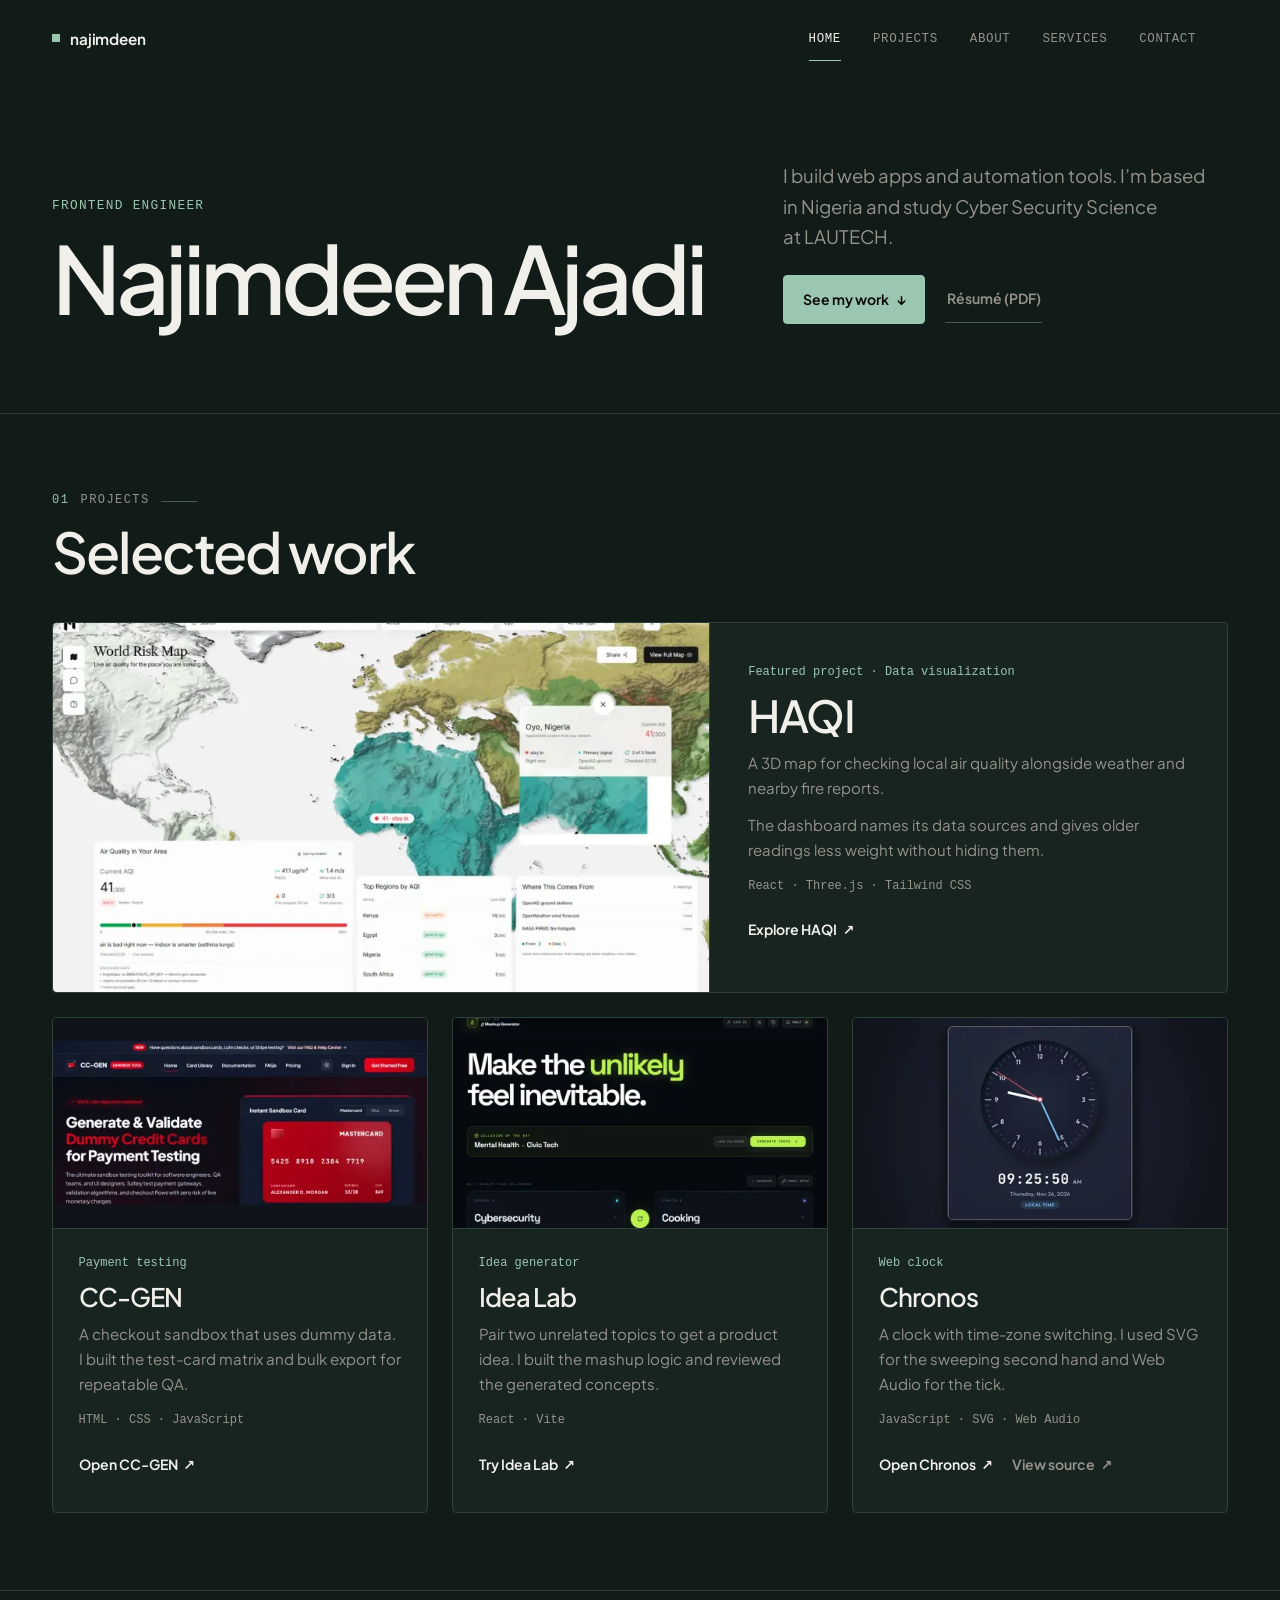
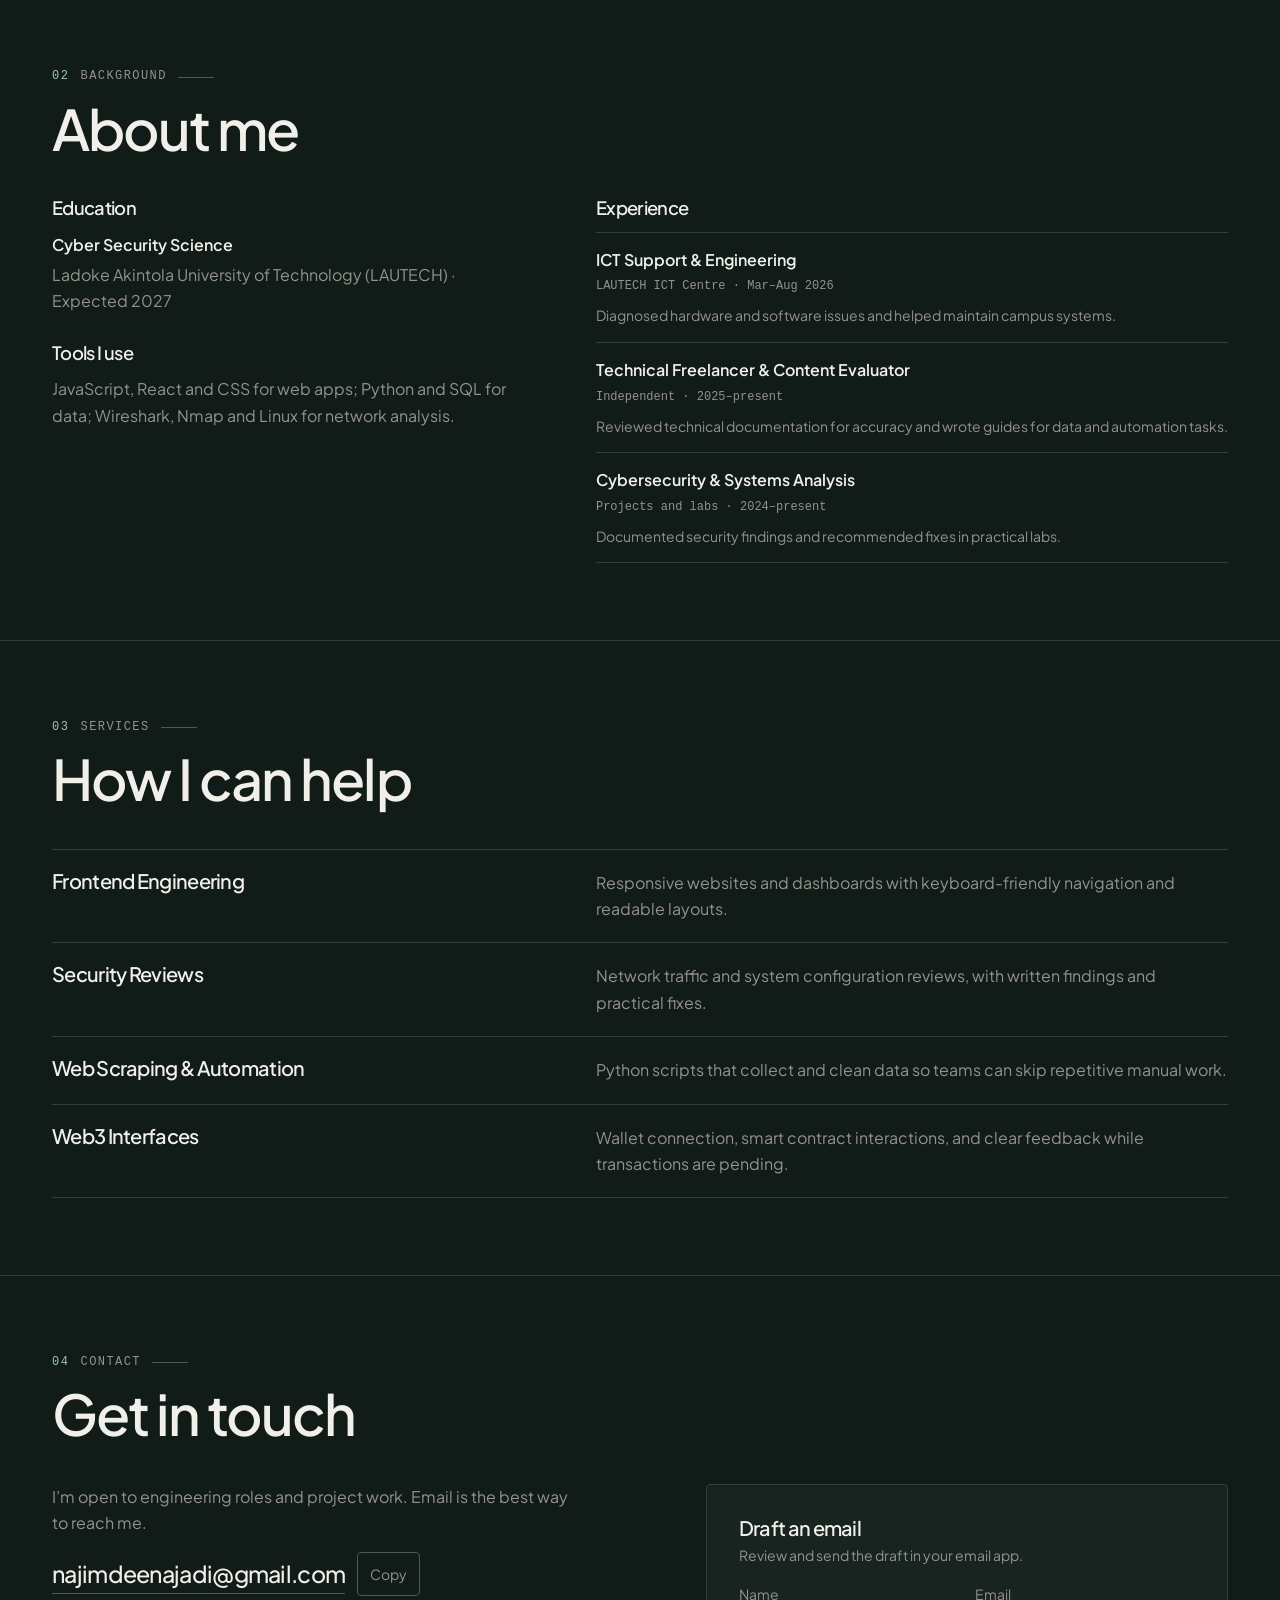
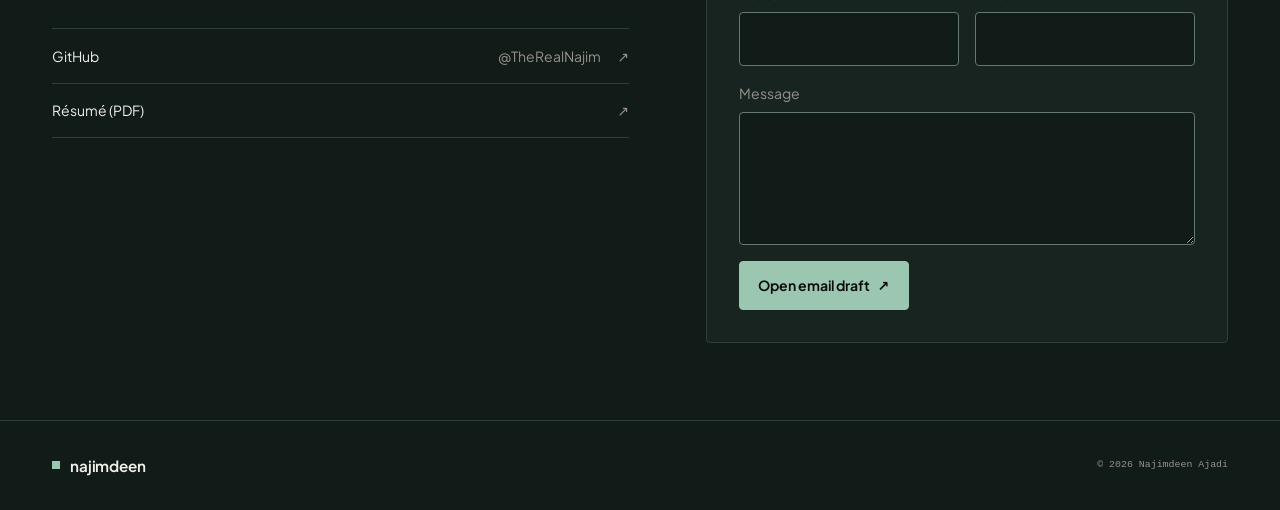
==== commit ee35709c: "Pair sage accents with a pine-charcoal background" ====
--- a/index.html
+++ b/index.html
@@ -7,7 +7,7 @@
     <title>Najimdeen Ajadi — Frontend Engineer</title>
     <meta name="description" content="Najimdeen Ajadi is a frontend engineer and Cyber Security Science student at LAUTECH in Nigeria. Explore selected web projects, experience, and résumé.">
     <meta name="author" content="Najimdeen Ajadi">
-    <meta name="theme-color" content="#090909">
+    <meta name="theme-color" content="#111B18">
     <meta name="color-scheme" content="dark">
     <link rel="canonical" href="https://www.najimdeenajadi.xyz/">
 
@@ -25,11 +25,11 @@
     <meta name="twitter:description" content="Frontend engineer and Cyber Security Science student at LAUTECH in Nigeria. Selected projects, experience, and résumé.">
     <meta name="twitter:image" content="https://www.najimdeenajadi.xyz/og.png">
 
-    <link rel="icon" type="image/svg+xml" href="logo.svg?v=4">
-    <link rel="apple-touch-icon" href="img/apple-touch-icon.png">
+    <link rel="icon" type="image/svg+xml" href="logo.svg?v=5">
+    <link rel="apple-touch-icon" href="img/apple-touch-icon.png?v=5">
     <link rel="manifest" href="site.webmanifest">
     <link rel="preload" href="fonts/PlusJakartaSans-Variable.woff2" as="font" type="font/woff2" crossorigin>
-    <link rel="stylesheet" href="css/styles.css?v=5">
+    <link rel="stylesheet" href="css/styles.css?v=6">
 
     <script type="application/ld+json">
     {
--- a/css/styles.css
+++ b/css/styles.css
@@ -10,16 +10,16 @@
 
 :root {
     color-scheme: dark;
-    --bg: #090909;
-    --panel: #0f0f0f;
-    --panel-2: #131313;
-    --line: #282828;
-    --line-strong: #3a3a3a;
+    --bg: #111b18;
+    --panel: #182420;
+    --panel-2: #1e2d27;
+    --line: #2e4038;
+    --line-strong: #455c50;
     --text: #f1efe9;
     --muted: #95928b;
-    --accent: #ef463b;
-    --accent-dark: #d53b32;
-    --accent-soft: rgba(239, 70, 59, 0.1);
+    --accent: #9bc6b0;
+    --accent-dark: #81af98;
+    --accent-soft: rgba(155, 198, 176, 0.13);
     --font-sans: 'Plus Jakarta Sans', ui-sans-serif, system-ui, -apple-system, 'Segoe UI', sans-serif;
     --font-mono: ui-monospace, SFMono-Regular, 'SF Mono', Menlo, Consolas, monospace;
     --fs-xs: 0.75rem;
@@ -559,7 +559,7 @@
     overflow: hidden;
     border-bottom: 1px solid var(--line);
     border-radius: var(--radius) var(--radius) 0 0;
-    background: #0b0b0b;
+    background: var(--panel-2);
 }
 
 .project--featured .project__media {
@@ -844,9 +844,9 @@
 .field textarea {
     width: 100%;
     padding: 0.8rem 0.85rem;
-    border: 1px solid #66635e;
+    border: 1px solid #65786d;
     border-radius: var(--radius);
-    background: #0b0b0b;
+    background: var(--bg);
     font-size: 1rem;
     transition: border-color 160ms linear;
 }
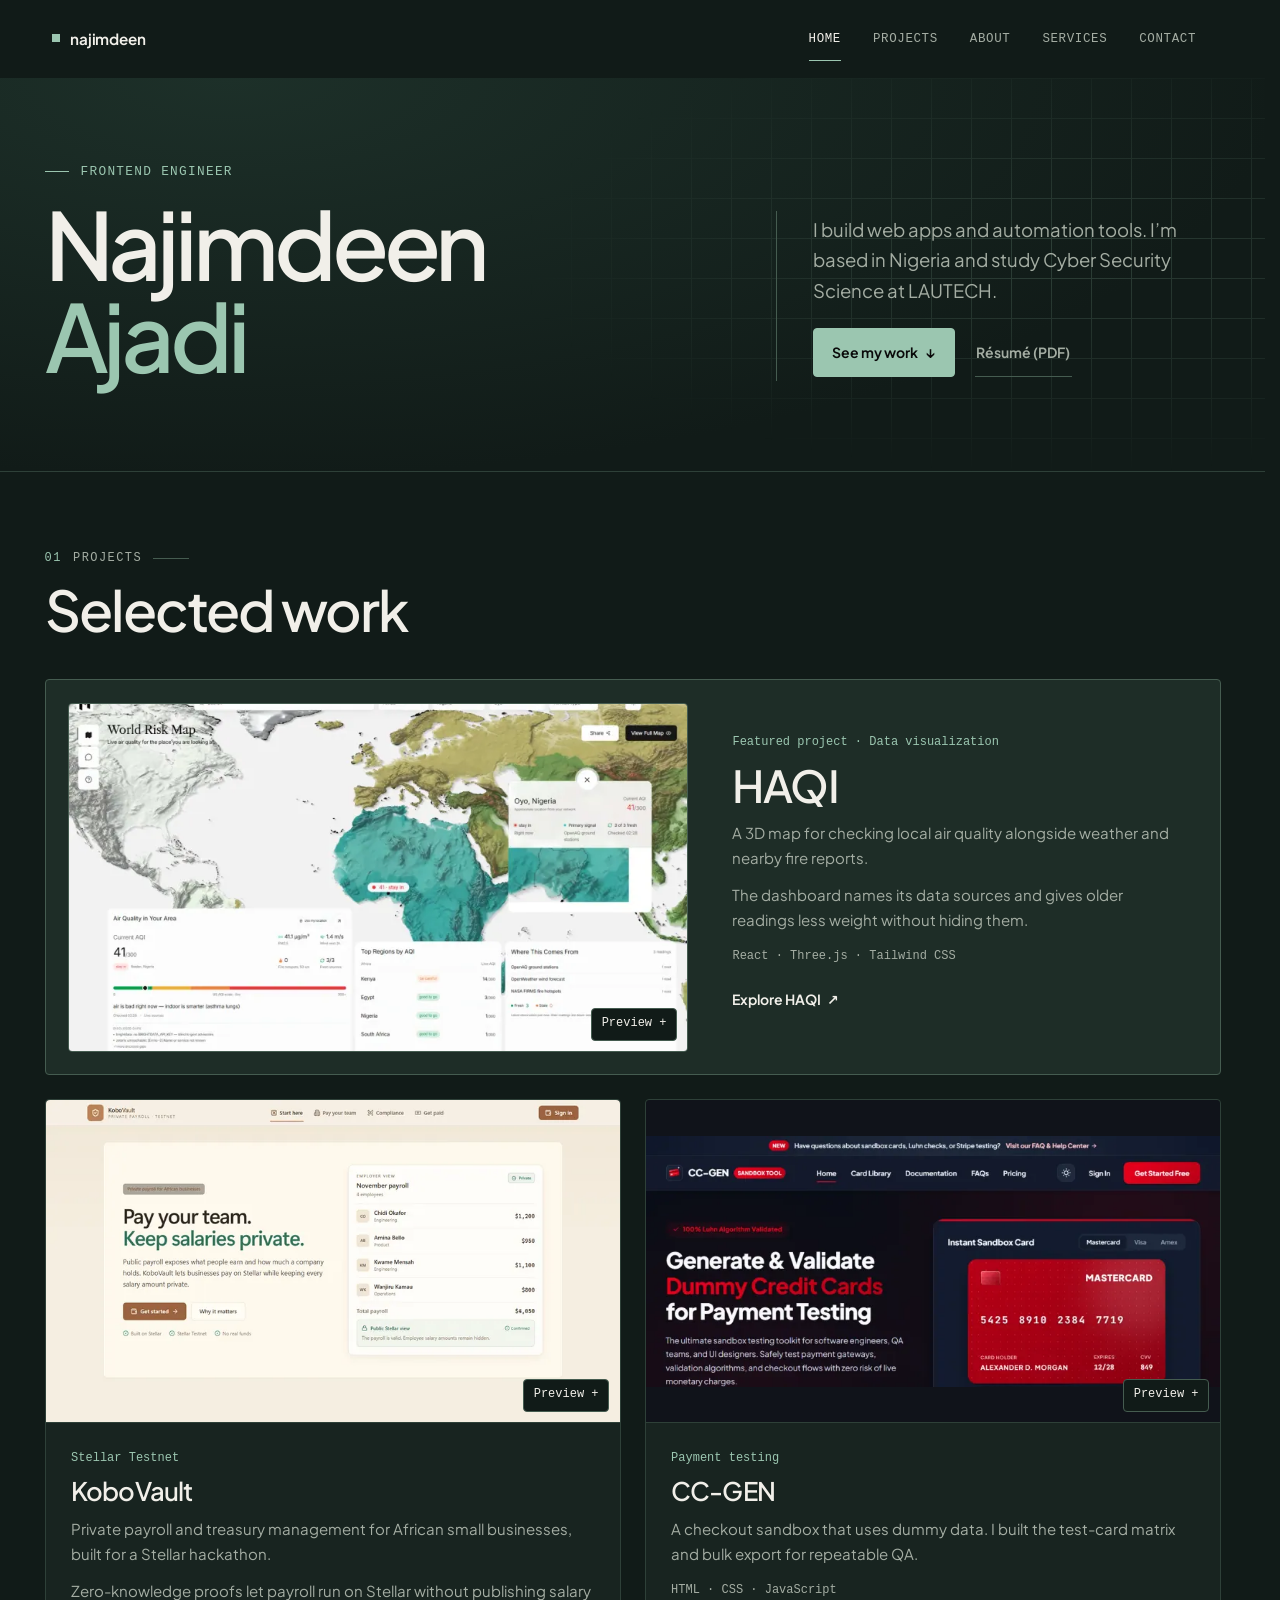
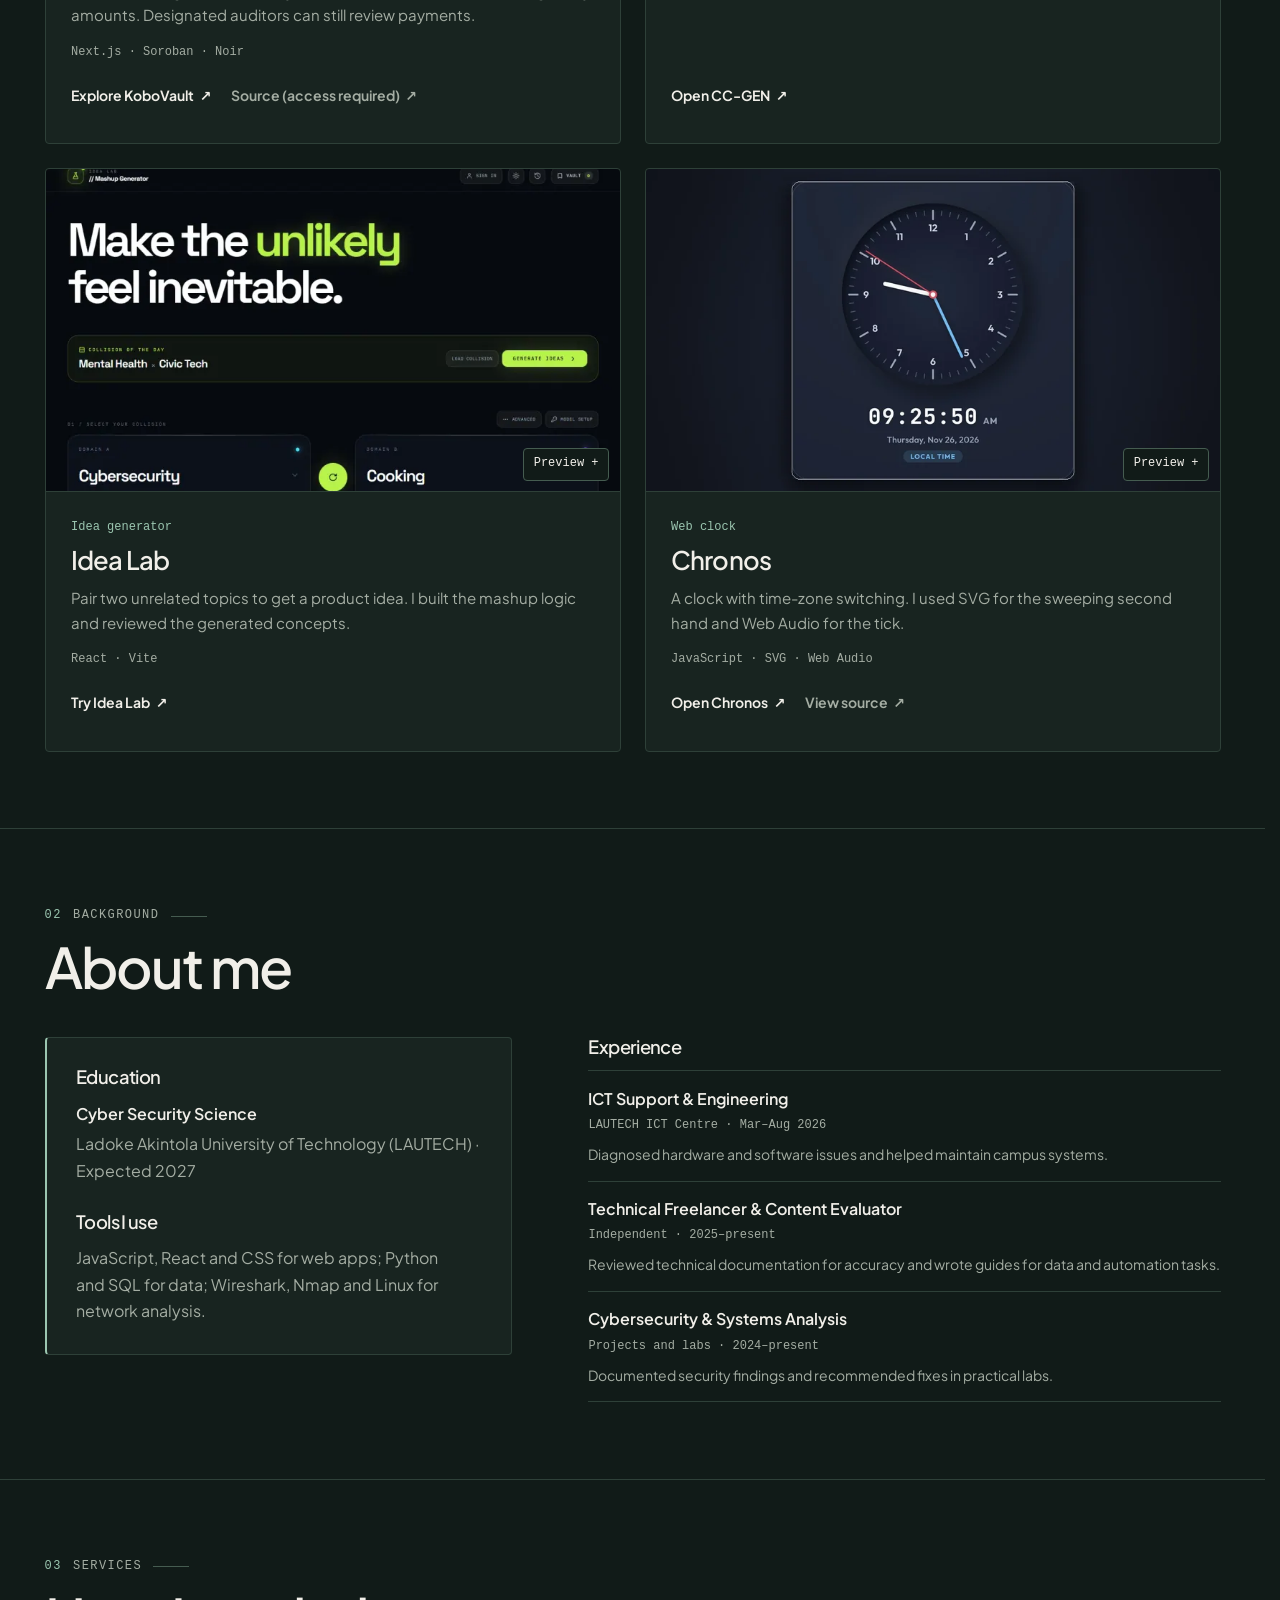
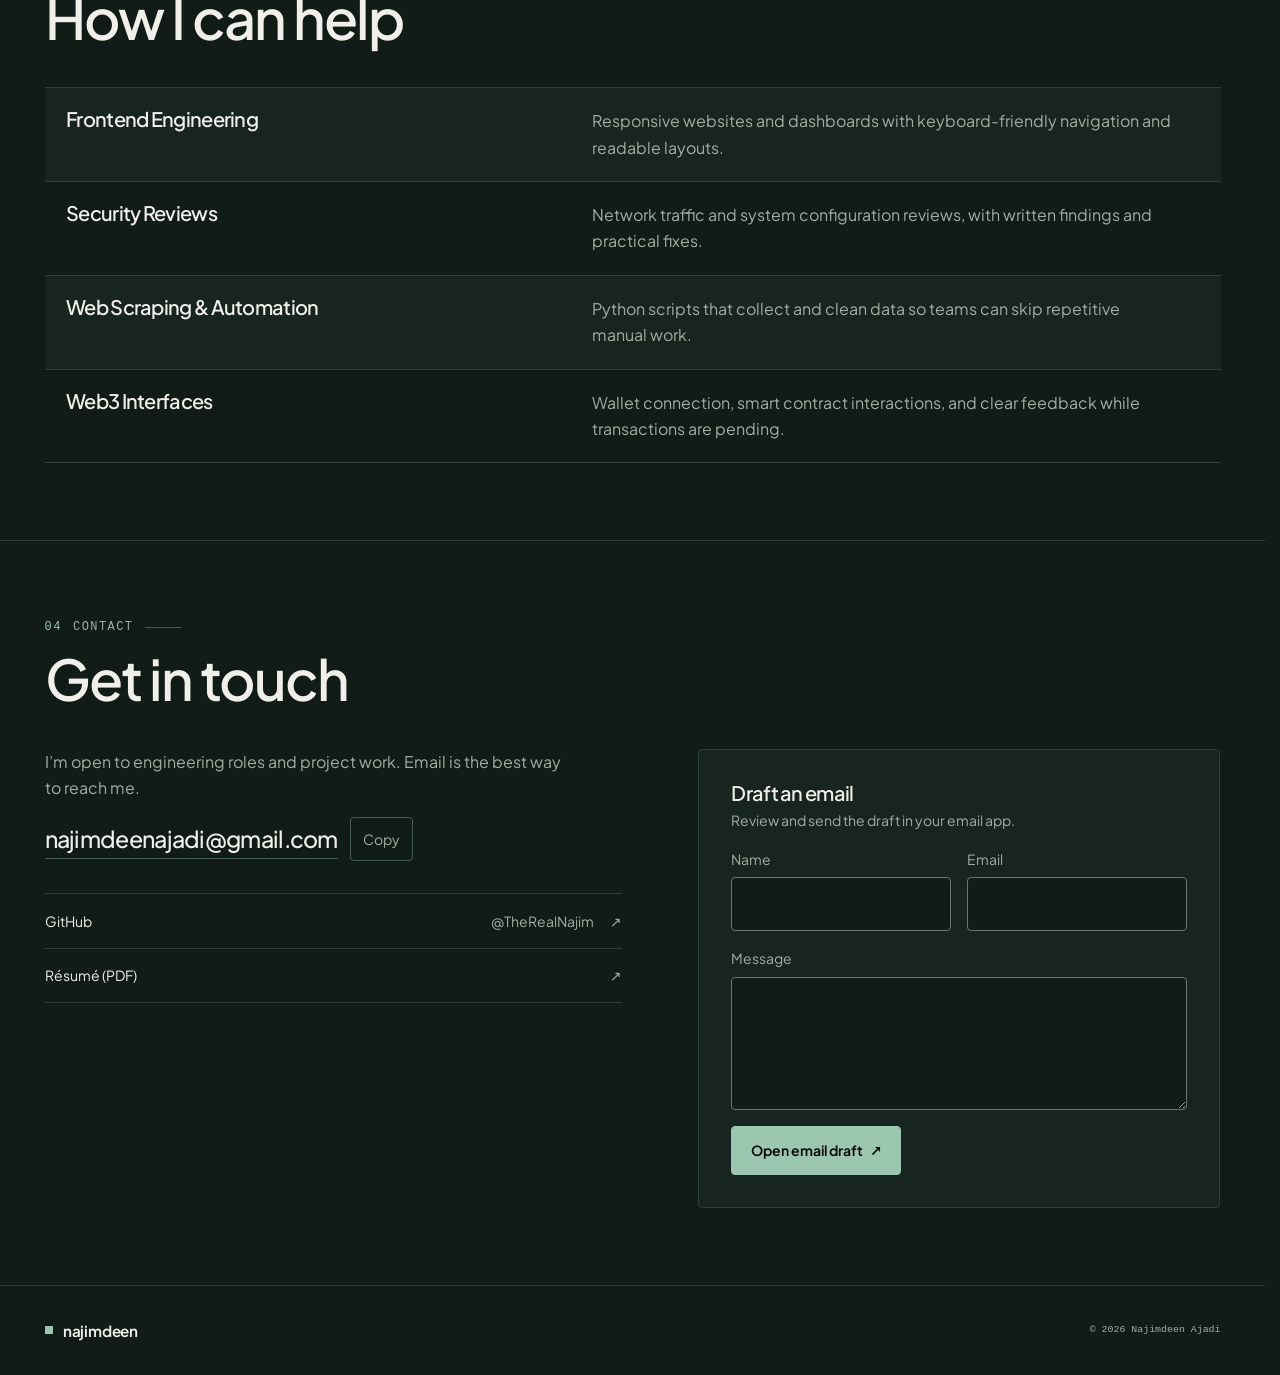
==== commit edc0dd5c: "Refresh portfolio design and add KoboVault project Co-authored-by: Copilot <223556219+Copilot@users." ====
--- a/index.html
+++ b/index.html
@@ -29,7 +29,7 @@
     <link rel="apple-touch-icon" href="img/apple-touch-icon.png?v=5">
     <link rel="manifest" href="site.webmanifest">
     <link rel="preload" href="fonts/PlusJakartaSans-Variable.woff2" as="font" type="font/woff2" crossorigin>
-    <link rel="stylesheet" href="css/styles.css?v=6">
+    <link rel="stylesheet" href="css/styles.css?v=7">
 
     <script type="application/ld+json">
     {
@@ -78,6 +78,7 @@
                 </button>
             </div>
         </div>
+        <progress class="nav__progress" value="0" max="1" aria-hidden="true" hidden></progress>
     </header>
 
     <main id="main" tabindex="-1">
@@ -86,12 +87,12 @@
             <div class="container hero__inner">
                 <div class="hero__identity">
                     <p class="hero__role">Frontend engineer</p>
-                    <h1 class="hero__title" id="hero-title">Najimdeen Ajadi</h1>
+                    <h1 class="hero__title" id="hero-title"><span>Najimdeen</span> <span class="hero__surname">Ajadi</span></h1>
                 </div>
                 <div class="hero__copy">
                     <p class="hero__lede">I build web apps and automation tools. I&rsquo;m based in Nigeria and study Cyber Security Science at LAUTECH.</p>
                     <div class="hero__actions">
-                        <a href="#projects" class="btn btn--primary">See my work <span aria-hidden="true">&#8595;</span></a>
+                        <a href="#projects" class="btn btn--primary">See my work <span class="arrow" aria-hidden="true">&#8595;</span></a>
                         <a href="Najimdeen_CV.pdf" class="btn btn--ghost">Résumé (PDF)</a>
                     </div>
                 </div>
@@ -108,9 +109,10 @@
 
                 <div class="projects">
                     <article class="card project project--featured">
-                        <div class="project__media">
-                            <img src="img/work/haqi-800.webp" srcset="img/work/haqi-480.webp 480w, img/work/haqi-800.webp 800w, img/work/haqi-960.webp 960w, img/work/haqi.webp 1280w" sizes="(max-width: 900px) 92vw, (max-width: 1240px) 52vw, 660px" width="1280" height="720" alt="HAQI world map alongside local air-quality readings and their sources" decoding="async">
-                        </div>
+                        <a class="project__media" href="img/work/haqi.webp" data-project-preview="HAQI" aria-label="Preview + HAQI screenshot">
+                            <img src="img/work/haqi-800.webp" srcset="img/work/haqi-480.webp 480w, img/work/haqi-800.webp 800w, img/work/haqi-960.webp 960w, img/work/haqi.webp 1280w" sizes="(max-width: 900px) 92vw, (max-width: 1240px) 52vw, 665px" width="1280" height="720" alt="HAQI world map alongside local air-quality readings and their sources" decoding="async">
+                            <span class="project__zoom" aria-hidden="true">Preview +</span>
+                        </a>
                         <div class="project__content">
                             <p class="project__label">Featured project · Data visualization</p>
                             <h3>HAQI</h3>
@@ -125,10 +127,33 @@
                         </div>
                     </article>
 
+                    <article class="card project">
+                        <a class="project__media" href="img/work/kobovault.webp" data-project-preview="KoboVault" aria-label="Preview + KoboVault screenshot">
+                            <img src="img/work/kobovault-480.webp" srcset="img/work/kobovault-480.webp 480w, img/work/kobovault-800.webp 800w, img/work/kobovault.webp 1280w" sizes="(max-width: 760px) 92vw, (max-width: 1240px) 46vw, 575px" width="1280" height="720" alt="KoboVault landing page with a sample payroll and a Stellar Testnet notice" loading="lazy" decoding="async">
+                            <span class="project__zoom" aria-hidden="true">Preview +</span>
+                        </a>
+                        <div class="project__content">
+                            <p class="project__label">Stellar Testnet</p>
+                            <h3>KoboVault</h3>
+                            <p class="project__desc">Private payroll and treasury management for African small businesses, built for a Stellar hackathon.</p>
+                            <p class="project__desc">Zero-knowledge proofs let payroll run on Stellar without publishing salary amounts. Designated auditors can still review payments.</p>
+                            <p class="project__stack">Next.js · Soroban · Noir</p>
+                            <div class="project__actions">
+                                <a class="project__link" href="https://kobovault.vercel.app/" target="_blank" rel="noopener noreferrer">
+                                    Explore KoboVault <span class="arrow" aria-hidden="true">&#8599;</span><span class="sr-only"> (opens in a new tab)</span>
+                                </a>
+                                <a class="project__source" href="https://github.com/TheRealNajim/KoboVault" target="_blank" rel="noopener noreferrer">
+                                    Source (access required) <span class="arrow" aria-hidden="true">&#8599;</span><span class="sr-only"> for KoboVault on GitHub (opens in a new tab)</span>
+                                </a>
+                            </div>
+                        </div>
+                    </article>
+
                     <article class="card project project--ccgen">
-                        <div class="project__media">
-                            <img src="img/work/ccgen-480.webp" srcset="img/work/ccgen-480.webp 480w, img/work/ccgen-800.webp 800w, img/work/ccgen-960.webp 960w, img/work/ccgen.webp 1280w" sizes="(max-width: 760px) 92vw, (max-width: 1240px) 30vw, 385px" width="1280" height="560" alt="CC-GEN payment-testing sandbox interface" loading="lazy" decoding="async">
-                        </div>
+                        <a class="project__media" href="img/work/ccgen.webp" data-project-preview="CC-GEN" aria-label="Preview + CC-GEN screenshot">
+                            <img src="img/work/ccgen-480.webp" srcset="img/work/ccgen-480.webp 480w, img/work/ccgen-800.webp 800w, img/work/ccgen-960.webp 960w, img/work/ccgen.webp 1280w" sizes="(max-width: 760px) 92vw, (max-width: 1240px) 46vw, 575px" width="1280" height="560" alt="CC-GEN payment-testing sandbox interface" loading="lazy" decoding="async">
+                            <span class="project__zoom" aria-hidden="true">Preview +</span>
+                        </a>
                         <div class="project__content">
                             <p class="project__label">Payment testing</p>
                             <h3>CC-GEN</h3>
@@ -143,9 +168,10 @@
                     </article>
 
                     <article class="card project project--idealab">
-                        <div class="project__media">
-                            <img src="img/work/idealab-480.webp" srcset="img/work/idealab-480.webp 480w, img/work/idealab-800.webp 800w, img/work/idealab-960.webp 960w, img/work/idealab.webp 1280w" sizes="(max-width: 760px) 92vw, (max-width: 1240px) 30vw, 385px" width="1280" height="800" alt="Idea Lab interface for pairing two topics" loading="lazy" decoding="async">
-                        </div>
+                        <a class="project__media" href="img/work/idealab.webp" data-project-preview="Idea Lab" aria-label="Preview + Idea Lab screenshot">
+                            <img src="img/work/idealab-480.webp" srcset="img/work/idealab-480.webp 480w, img/work/idealab-800.webp 800w, img/work/idealab-960.webp 960w, img/work/idealab.webp 1280w" sizes="(max-width: 760px) 92vw, (max-width: 1240px) 46vw, 575px" width="1280" height="800" alt="Idea Lab interface for pairing two topics" loading="lazy" decoding="async">
+                            <span class="project__zoom" aria-hidden="true">Preview +</span>
+                        </a>
                         <div class="project__content">
                             <p class="project__label">Idea generator</p>
                             <h3>Idea Lab</h3>
@@ -160,9 +186,10 @@
                     </article>
 
                     <article class="card project">
-                        <div class="project__media">
-                            <img src="img/work/clock-480.webp" srcset="img/work/clock-480.webp 480w, img/work/clock-800.webp 800w, img/work/clock-960.webp 960w, img/work/clock.webp 1280w" sizes="(max-width: 760px) 92vw, (max-width: 1240px) 30vw, 385px" width="1280" height="720" alt="Chronos analog and digital clock with time-zone controls" loading="lazy" decoding="async">
-                        </div>
+                        <a class="project__media" href="img/work/clock.webp" data-project-preview="Chronos" aria-label="Preview + Chronos screenshot">
+                            <img src="img/work/clock-480.webp" srcset="img/work/clock-480.webp 480w, img/work/clock-800.webp 800w, img/work/clock-960.webp 960w, img/work/clock.webp 1280w" sizes="(max-width: 760px) 92vw, (max-width: 1240px) 46vw, 575px" width="1280" height="720" alt="Chronos analog and digital clock with time-zone controls" loading="lazy" decoding="async">
+                            <span class="project__zoom" aria-hidden="true">Preview +</span>
+                        </a>
                         <div class="project__content">
                             <p class="project__label">Web clock</p>
                             <h3>Chronos</h3>
@@ -321,7 +348,17 @@
 
     <div id="toast" class="toast" role="status" aria-live="polite"></div>
 
-    <script type="module" src="js/main.js?v=5"></script>
+    <dialog id="projectPreview" class="project-preview" aria-labelledby="projectPreviewTitle">
+        <header class="project-preview__head">
+            <h2 id="projectPreviewTitle">Project screenshot</h2>
+            <form method="dialog">
+                <button class="project-preview__close" type="submit" autofocus>Close <span aria-hidden="true">&times;</span></button>
+            </form>
+        </header>
+        <div class="project-preview__media"></div>
+    </dialog>
+
+    <script type="module" src="js/main.js?v=6"></script>
 </body>
 
 </html>
--- a/css/styles.css
+++ b/css/styles.css
@@ -16,7 +16,7 @@
     --line: #2e4038;
     --line-strong: #455c50;
     --text: #f1efe9;
-    --muted: #95928b;
+    --muted: #a4ada3;
     --accent: #9bc6b0;
     --accent-dark: #81af98;
     --accent-soft: rgba(155, 198, 176, 0.13);
@@ -45,6 +45,7 @@
     background: var(--bg);
     color: var(--text);
     scroll-padding-top: calc(var(--nav-h) + 1rem);
+    scrollbar-gutter: stable;
     -webkit-text-size-adjust: 100%;
     text-size-adjust: 100%;
 }
@@ -202,6 +203,31 @@
     border-bottom-color: var(--line);
 }
 
+.nav__progress {
+    position: absolute;
+    inset: auto 0 -1px;
+    width: 100%;
+    height: 2px;
+    appearance: none;
+    border: 0;
+    background: transparent;
+    accent-color: var(--accent);
+    color: var(--accent);
+    pointer-events: none;
+}
+
+.nav__progress::-webkit-progress-bar {
+    background: transparent;
+}
+
+.nav__progress::-webkit-progress-value {
+    background: var(--accent);
+}
+
+.nav__progress::-moz-progress-bar {
+    background: var(--accent);
+}
+
 .nav__inner {
     position: relative;
     display: flex;
@@ -308,8 +334,24 @@
 
 /* Hero */
 .hero {
+    position: relative;
+    isolation: isolate;
     padding-top: calc(var(--nav-h) + clamp(3rem, 6.5vw, 6rem));
     padding-bottom: clamp(3.5rem, 7vw, 6rem);
+    background: radial-gradient(ellipse at 18% 16%, #1d3029, transparent 72%);
+}
+
+.hero::before {
+    content: '';
+    position: absolute;
+    inset: var(--nav-h) 0 0 42%;
+    z-index: -1;
+    background-image:
+        linear-gradient(var(--line) 1px, transparent 1px),
+        linear-gradient(90deg, var(--line) 1px, transparent 1px);
+    background-size: 40px 40px;
+    mask-image: radial-gradient(ellipse at 72% 45%, #000, transparent 72%);
+    pointer-events: none;
 }
 
 .hero__inner {
@@ -320,6 +362,9 @@
 }
 
 .hero__role {
+    display: flex;
+    align-items: center;
+    gap: 0.75rem;
     margin-bottom: 1rem;
     font-family: var(--font-mono);
     font-size: 0.8rem;
@@ -328,11 +373,31 @@
     color: var(--accent);
 }
 
+.hero__role::before {
+    content: '';
+    width: 1.5rem;
+    height: 1px;
+    background: currentColor;
+}
+
 .hero__title {
     font-size: clamp(2.65rem, 7.3vw, 6.2rem);
     line-height: 0.98;
     letter-spacing: -0.055em;
     text-wrap: initial;
+}
+
+.hero__title span {
+    display: block;
+}
+
+.hero__surname {
+    color: var(--accent);
+}
+
+.hero__copy {
+    padding: 0.25rem 0 0.25rem clamp(1rem, 3vw, 2.25rem);
+    border-inline-start: 1px solid var(--line-strong);
 }
 
 .hero__lede {
@@ -372,6 +437,10 @@
     transform: translateX(2px);
 }
 
+.hero__actions .btn--primary:hover .arrow {
+    transform: translateY(2px);
+}
+
 .btn:active {
     transform: translateY(1px);
 }
@@ -401,32 +470,53 @@
     color: var(--text);
 }
 
-/* Motion: quiet, structural, and transform-only ------------------------- */
+/* One-time entrances; the content stays readable throughout. */
 @media (prefers-reduced-motion: no-preference) {
-    .hero__identity,
-    .hero__copy {
-        animation: hero-enter 580ms var(--ease) both;
-    }
-
-    .hero__copy { animation-delay: 80ms; }
-}
-
-@keyframes hero-enter {
+    .hero__role,
+    .hero__title > span,
+    .hero__lede,
+    .hero__actions {
+        animation: rise-in 620ms var(--ease) backwards;
+    }
+
+    .hero__title > span {
+        --rise-distance: 24px;
+        animation-delay: 45ms;
+    }
+
+    .hero__title > .hero__surname {
+        animation-delay: 105ms;
+    }
+
+    .hero__lede { animation-delay: 145ms; }
+    .hero__actions { animation-delay: 190ms; }
+
+    .section .is-visible {
+        animation: rise-in 580ms var(--ease) var(--rise-delay, 0ms) backwards;
+    }
+
+    .hero__role::before,
+    .section-head.is-visible .eyebrow::after {
+        transform-origin: left center;
+        animation: rule-in 480ms var(--ease) backwards;
+    }
+
+    @media (min-width: 761px) {
+        .project:not(.project--featured):nth-child(odd) {
+            --rise-delay: 65ms;
+        }
+    }
+}
+
+@keyframes rise-in {
     from {
-        transform: translateY(12px);
-    }
-}
-
-@media (scripting: enabled) and (prefers-reduced-motion: no-preference) {
-    .page-section .section-head,
-    .page-section .card {
-        transform: translateY(14px);
-        transition: transform 560ms var(--ease), border-color 180ms linear;
-    }
-
-    .page-section .section-head.is-visible,
-    .page-section .card.is-visible {
-        transform: none;
+        transform: translateY(var(--rise-distance, 16px));
+    }
+}
+
+@keyframes rule-in {
+    from {
+        transform: scaleX(0);
     }
 }
 
@@ -485,6 +575,15 @@
     font-size: 1.15rem;
 }
 
+.about__profile {
+    align-self: start;
+    padding: clamp(1.15rem, 3vw, 1.85rem);
+    border: 1px solid var(--line);
+    border-inline-start: 2px solid var(--accent);
+    border-radius: var(--radius);
+    background: var(--panel);
+}
+
 .about__profile p {
     max-width: 45ch;
     color: var(--muted);
@@ -531,7 +630,7 @@
 /* Projects */
 .projects {
     display: grid;
-    grid-template-columns: repeat(3, minmax(0, 1fr));
+    grid-template-columns: repeat(2, minmax(0, 1fr));
     gap: clamp(0.85rem, 2vw, 1.5rem);
 }
 
@@ -546,6 +645,10 @@
     display: grid;
     grid-column: 1 / -1;
     grid-template-columns: minmax(0, 1.27fr) minmax(0, 1fr);
+    gap: clamp(0.75rem, 2vw, 1.25rem);
+    padding: clamp(0.75rem, 1.8vw, 1.4rem);
+    border-color: var(--line-strong);
+    background: var(--panel-2);
 }
 
 .project:hover {
@@ -554,19 +657,20 @@
 
 .project__media {
     position: relative;
+    display: block;
     min-width: 0;
     aspect-ratio: 16 / 9;
     overflow: hidden;
     border-bottom: 1px solid var(--line);
     border-radius: var(--radius) var(--radius) 0 0;
     background: var(--panel-2);
+    cursor: zoom-in;
 }
 
 .project--featured .project__media {
-    align-self: stretch;
-    border-right: 1px solid var(--line);
-    border-bottom: 0;
-    border-radius: var(--radius) 0 0 var(--radius);
+    align-self: center;
+    border: 1px solid var(--line-strong);
+    border-radius: var(--radius);
 }
 
 .project__media img {
@@ -589,13 +693,32 @@
     object-position: center 24%;
 }
 
+.project__zoom {
+    position: absolute;
+    right: 0.65rem;
+    bottom: 0.65rem;
+    padding: 0.35rem 0.6rem;
+    border: 1px solid var(--line-strong);
+    border-radius: var(--radius);
+    background: var(--bg);
+    color: var(--text);
+    font-family: var(--font-mono);
+    font-size: var(--fs-xs);
+    transition: color 160ms linear, border-color 160ms linear;
+}
+
+.project__media:is(:hover, :focus-visible) .project__zoom {
+    border-color: var(--accent);
+    color: var(--accent);
+}
+
 @media (hover: hover) and (prefers-reduced-motion: no-preference) {
     .project__media img {
         transition: transform 420ms var(--ease);
     }
 
-    .project:hover .project__media img {
-        transform: scale(1.015);
+    .project__media:hover img {
+        transform: scale(1.025);
     }
 }
 
@@ -624,7 +747,7 @@
 
 .project--featured .project__content {
     justify-content: center;
-    padding: clamp(1.4rem, 3vw, 2.75rem);
+    padding: clamp(0.5rem, 2vw, 1.5rem);
 }
 
 .project__desc {
@@ -692,6 +815,136 @@
     border-color: var(--accent);
 }
 
+/* Enlarged project screenshots */
+html:has(.project-preview[open]) {
+    overflow: hidden;
+}
+
+.project-preview {
+    width: min(68rem, calc(100% - 2rem));
+    max-height: calc(100% - 2rem);
+    margin: auto;
+    overscroll-behavior: contain;
+    border: 1px solid var(--line-strong);
+    border-radius: var(--radius);
+    background: var(--panel);
+    color: var(--text);
+    box-shadow: 0 1rem 4rem rgb(0 0 0 / 45%);
+}
+
+.project-preview::backdrop {
+    background: rgb(5 12 9 / 85%);
+}
+
+.project-preview__head {
+    display: flex;
+    align-items: center;
+    justify-content: space-between;
+    gap: 1rem;
+    padding: 0.5rem 1rem;
+    border-bottom: 1px solid var(--line);
+}
+
+.project-preview__head h2 {
+    font-size: clamp(1rem, 2vw, 1.25rem);
+}
+
+.project-preview__close {
+    min-height: 2.75rem;
+    padding-inline: 0.65rem;
+    border-radius: var(--radius);
+    font-size: var(--fs-sm);
+    white-space: nowrap;
+}
+
+.project-preview__close:hover {
+    background: var(--accent-soft);
+}
+
+.project-preview__media {
+    display: grid;
+    place-items: center;
+    aspect-ratio: 16 / 9;
+    max-height: calc(100vh - 6.5rem);
+    max-height: calc(100dvh - 6.5rem);
+    background: var(--bg);
+}
+
+.project-preview__media img {
+    width: 100%;
+    height: 100%;
+    min-height: 0;
+    object-fit: contain;
+}
+
+.project-preview__media p {
+    padding: 1rem;
+    text-align: center;
+    color: var(--muted);
+}
+
+.project-preview__media a {
+    color: var(--accent);
+    text-decoration: underline;
+}
+
+@media (prefers-reduced-motion: no-preference) {
+    .project-preview[open] {
+        animation: preview-in 240ms var(--ease);
+    }
+
+    /* Keep the native dialog in the top layer while it closes. */
+    @supports (overlay: auto) and (transition-behavior: allow-discrete) {
+        .project-preview {
+            opacity: 0;
+            transform: translateY(10px) scale(0.985);
+            transition:
+                opacity 160ms ease,
+                transform 240ms var(--ease),
+                display 240ms allow-discrete,
+                overlay 240ms allow-discrete;
+        }
+
+        .project-preview[open] {
+            animation: none;
+            opacity: 1;
+            transform: none;
+        }
+
+        .project-preview:not([open]),
+        .project-preview:not([open])::backdrop {
+            pointer-events: none;
+        }
+
+        .project-preview::backdrop {
+            opacity: 0;
+            transition: opacity 200ms ease, display 240ms allow-discrete, overlay 240ms allow-discrete;
+        }
+
+        .project-preview[open]::backdrop {
+            opacity: 1;
+        }
+
+        @starting-style {
+            .project-preview[open] {
+                opacity: 0;
+                transform: translateY(10px) scale(0.985);
+            }
+
+            .project-preview[open]::backdrop {
+                opacity: 0;
+            }
+        }
+    }
+}
+
+@keyframes preview-in {
+    from {
+        opacity: 0;
+        transform: translateY(10px) scale(0.985);
+    }
+}
+
 /* Services */
 .services {
     border-top: 1px solid var(--line);
@@ -702,8 +955,12 @@
     grid-template-columns: minmax(0, 0.85fr) minmax(0, 1.15fr);
     gap: clamp(0.55rem, 6vw, 5rem);
     align-items: baseline;
-    padding-block: 1.25rem;
+    padding: 1.25rem clamp(0.85rem, 2vw, 1.35rem);
     border-bottom: 1px solid var(--line);
+}
+
+.service:nth-child(odd) {
+    background: var(--panel);
 }
 
 .service h2,
@@ -920,9 +1177,7 @@
     }
 
     .project--featured .project__media {
-        border-right: 0;
-        border-bottom: 1px solid var(--line);
-        border-radius: var(--radius) var(--radius) 0 0;
+        align-self: stretch;
     }
 }
 
@@ -1031,6 +1286,10 @@
     .hero__title {
         font-size: clamp(2.65rem, 10.2vw, 4.8rem);
     }
+
+    .hero::before {
+        inset-inline-start: 18%;
+    }
 }
 
 @media (max-width: 600px) {
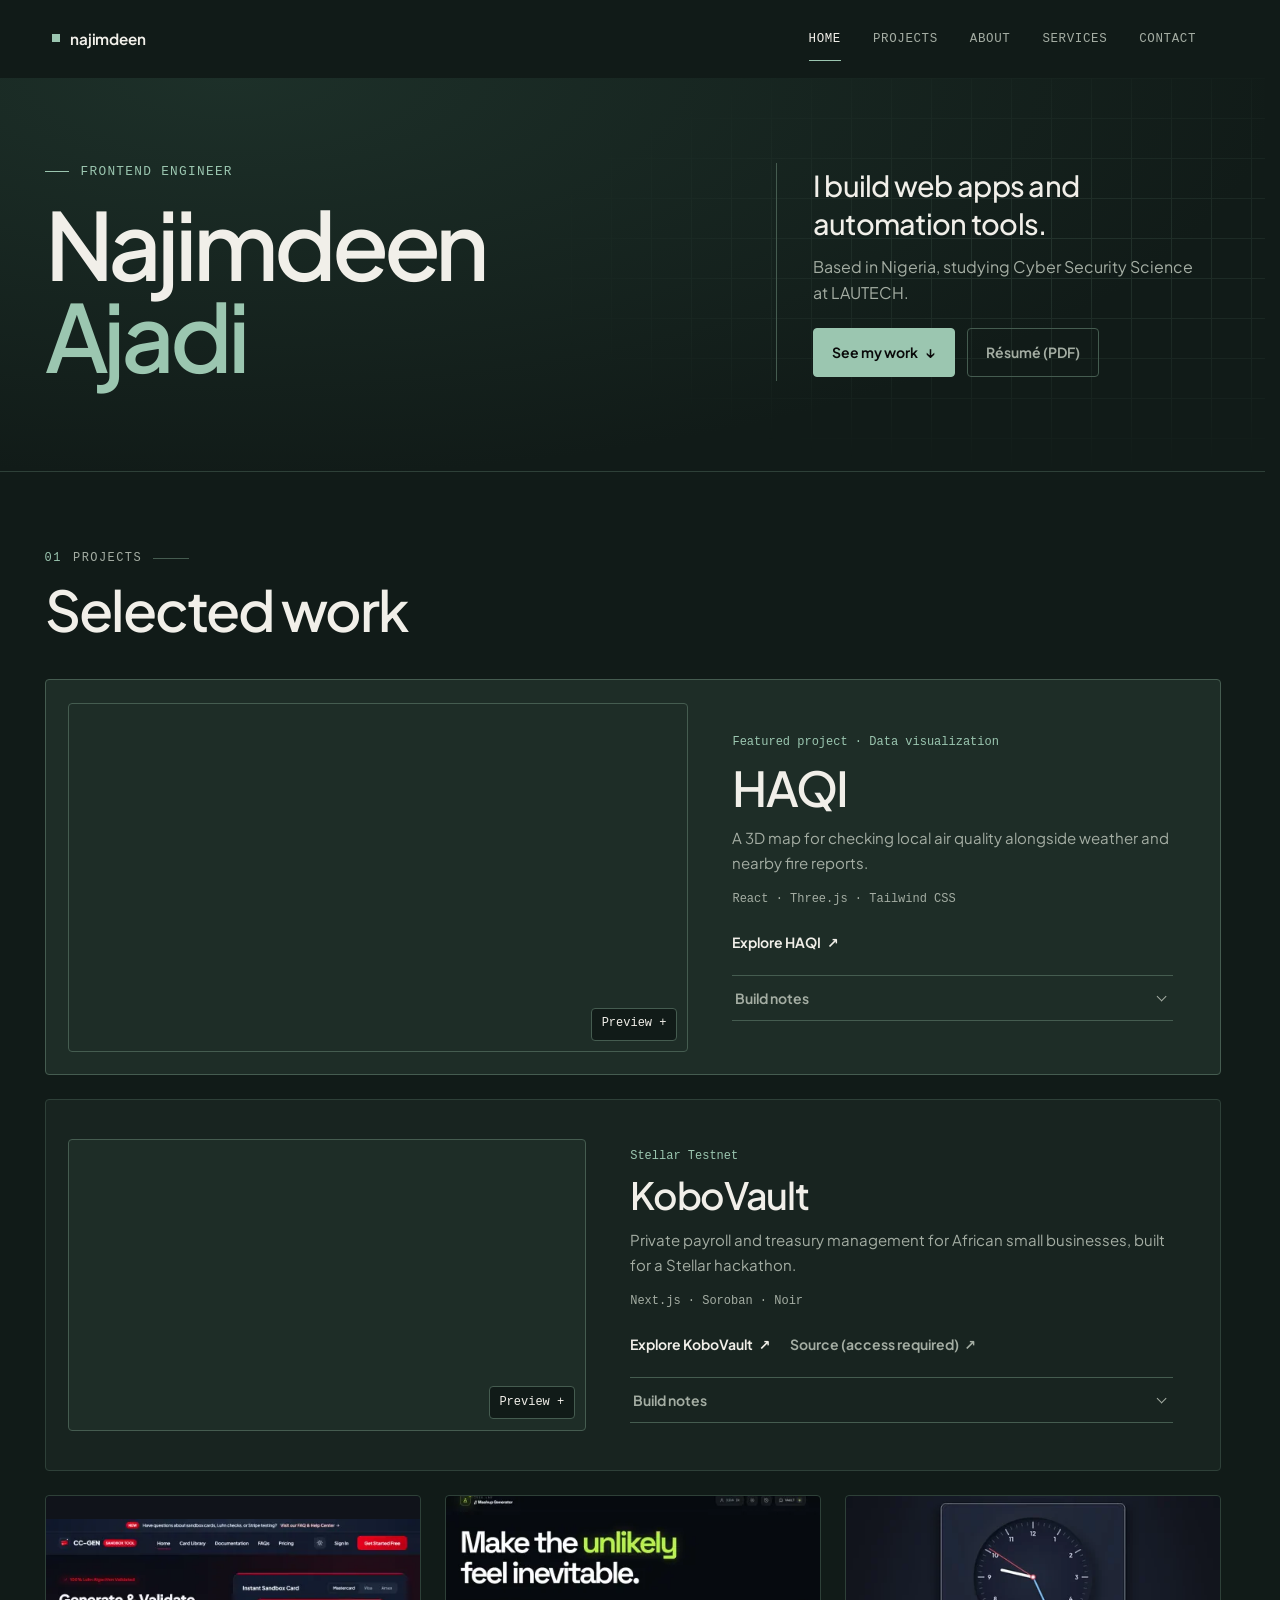
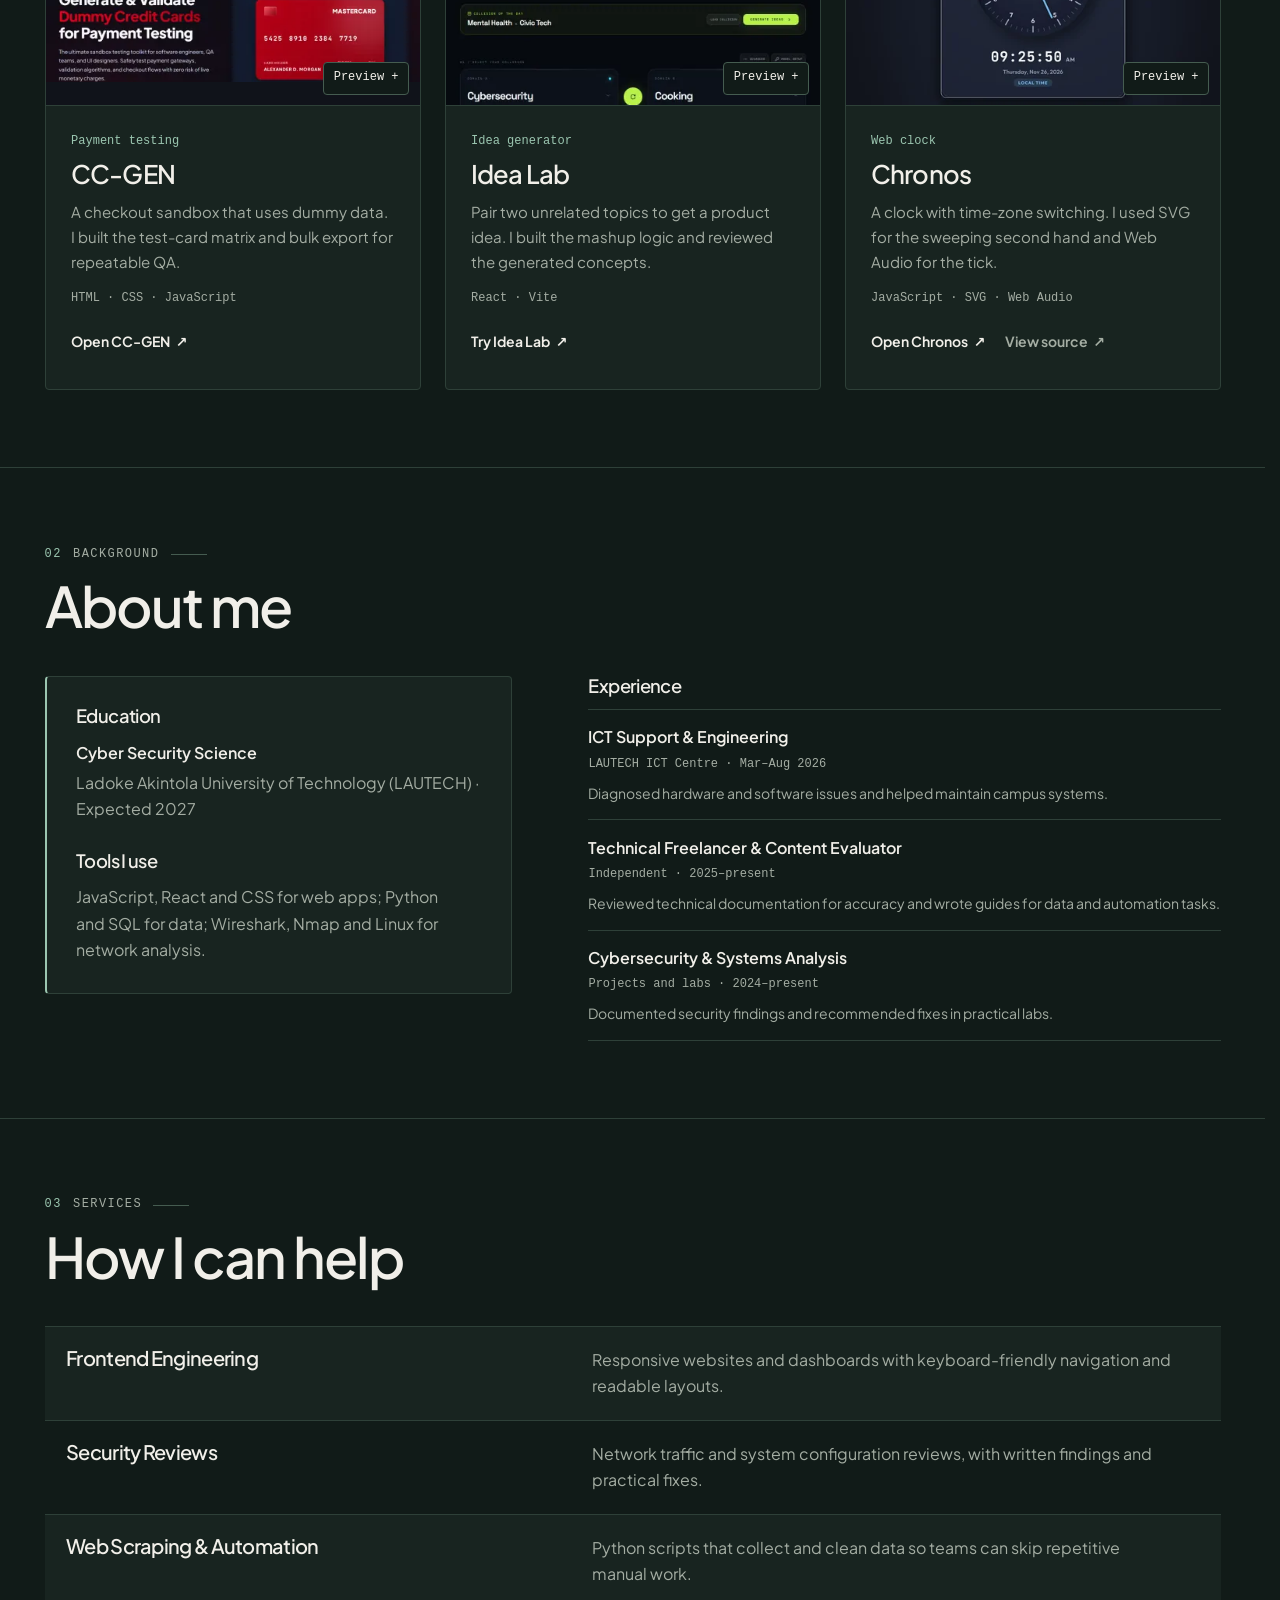
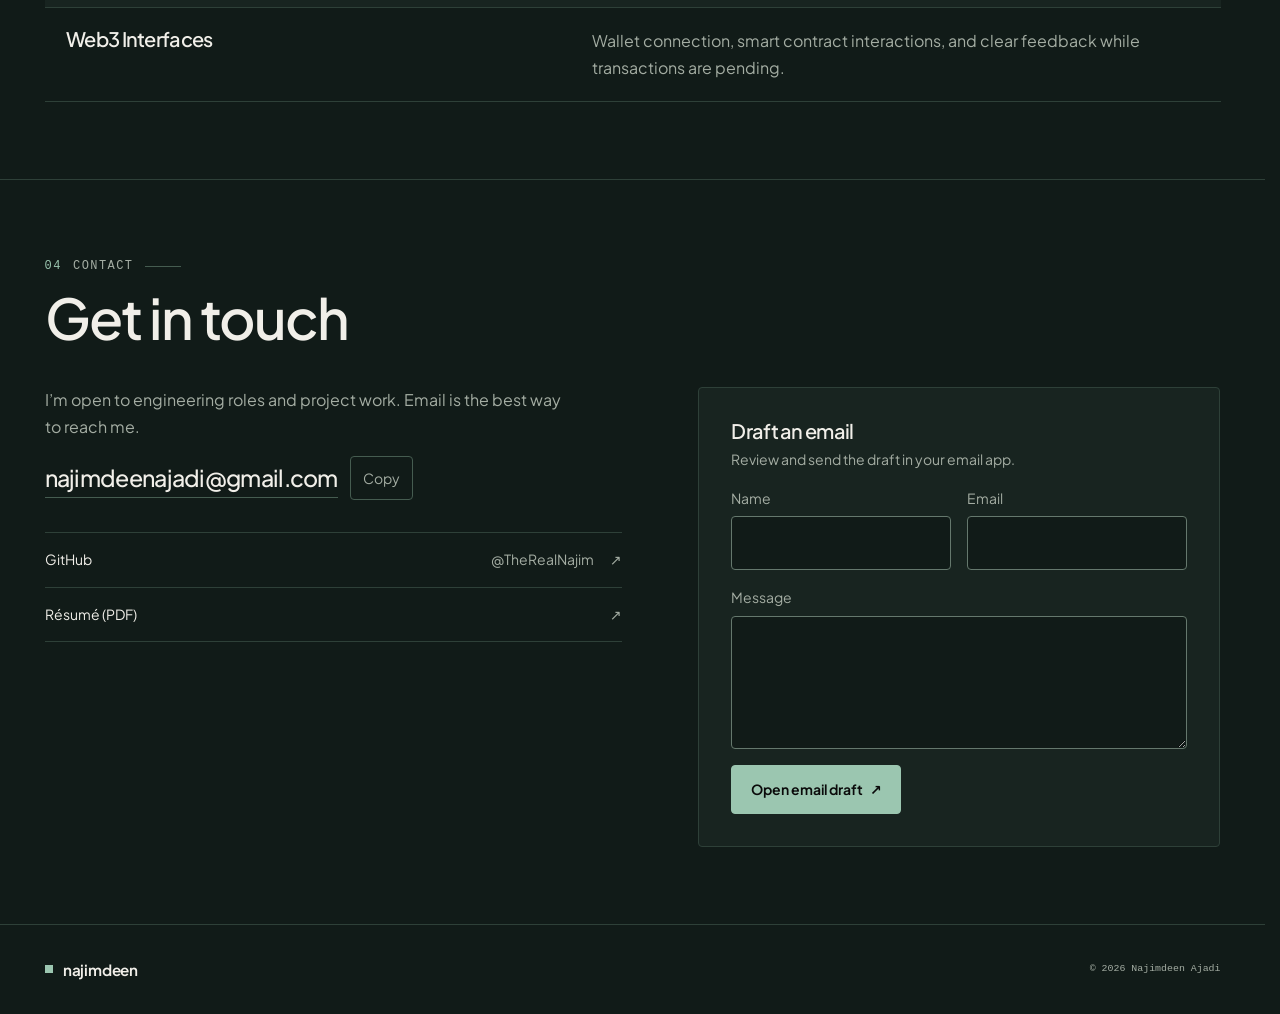
==== commit c8076c9f: "Refine portfolio layout and add project build notes" ====
--- a/index.html
+++ b/index.html
@@ -29,7 +29,7 @@
     <link rel="apple-touch-icon" href="img/apple-touch-icon.png?v=5">
     <link rel="manifest" href="site.webmanifest">
     <link rel="preload" href="fonts/PlusJakartaSans-Variable.woff2" as="font" type="font/woff2" crossorigin>
-    <link rel="stylesheet" href="css/styles.css?v=7">
+    <link rel="stylesheet" href="css/styles.css?v=8">
 
     <script type="application/ld+json">
     {
@@ -90,7 +90,8 @@
                     <h1 class="hero__title" id="hero-title"><span>Najimdeen</span> <span class="hero__surname">Ajadi</span></h1>
                 </div>
                 <div class="hero__copy">
-                    <p class="hero__lede">I build web apps and automation tools. I&rsquo;m based in Nigeria and study Cyber Security Science at LAUTECH.</p>
+                    <p class="hero__lede">I build web apps and automation tools.</p>
+                    <p class="hero__context">Based in Nigeria, studying Cyber Security Science at LAUTECH.</p>
                     <div class="hero__actions">
                         <a href="#projects" class="btn btn--primary">See my work <span class="arrow" aria-hidden="true">&#8595;</span></a>
                         <a href="Najimdeen_CV.pdf" class="btn btn--ghost">Résumé (PDF)</a>
@@ -108,35 +109,37 @@
                 </header>
 
                 <div class="projects">
-                    <article class="card project project--featured">
+                    <article class="card project project--case project--featured">
                         <a class="project__media" href="img/work/haqi.webp" data-project-preview="HAQI" aria-label="Preview + HAQI screenshot">
-                            <img src="img/work/haqi-800.webp" srcset="img/work/haqi-480.webp 480w, img/work/haqi-800.webp 800w, img/work/haqi-960.webp 960w, img/work/haqi.webp 1280w" sizes="(max-width: 900px) 92vw, (max-width: 1240px) 52vw, 665px" width="1280" height="720" alt="HAQI world map alongside local air-quality readings and their sources" decoding="async">
+                            <img src="img/work/haqi-800.webp" srcset="img/work/haqi-480.webp 480w, img/work/haqi-800.webp 800w, img/work/haqi-960.webp 960w, img/work/haqi.webp 1280w" sizes="(max-width: 900px) calc(100vw - 4rem), (max-width: 1240px) 50vw, 620px" width="1280" height="720" alt="HAQI world map alongside local air-quality readings and their sources" decoding="async">
                             <span class="project__zoom" aria-hidden="true">Preview +</span>
                         </a>
                         <div class="project__content">
                             <p class="project__label">Featured project · Data visualization</p>
                             <h3>HAQI</h3>
                             <p class="project__desc">A 3D map for checking local air quality alongside weather and nearby fire reports.</p>
-                            <p class="project__desc">The dashboard names its data sources and gives older readings less weight without hiding them.</p>
                             <p class="project__stack">React · Three.js · Tailwind CSS</p>
                             <div class="project__actions">
                                 <a class="project__link" href="https://haqi-one.vercel.app/" target="_blank" rel="noopener noreferrer">
                                     Explore HAQI <span class="arrow" aria-hidden="true">&#8599;</span><span class="sr-only"> (opens in a new tab)</span>
                                 </a>
                             </div>
-                        </div>
-                    </article>
-
-                    <article class="card project">
+                            <details class="project__notes">
+                                <summary>Build notes<span class="sr-only"> for HAQI</span></summary>
+                                <p>Older readings stay visible but carry less weight. Pick a location in the demo and check the source and time of the air-quality reading before interpreting it.</p>
+                            </details>
+                        </div>
+                    </article>
+
+                    <article class="card project project--case">
                         <a class="project__media" href="img/work/kobovault.webp" data-project-preview="KoboVault" aria-label="Preview + KoboVault screenshot">
-                            <img src="img/work/kobovault-480.webp" srcset="img/work/kobovault-480.webp 480w, img/work/kobovault-800.webp 800w, img/work/kobovault.webp 1280w" sizes="(max-width: 760px) 92vw, (max-width: 1240px) 46vw, 575px" width="1280" height="720" alt="KoboVault landing page with a sample payroll and a Stellar Testnet notice" loading="lazy" decoding="async">
+                            <img src="img/work/kobovault-480.webp" srcset="img/work/kobovault-480.webp 480w, img/work/kobovault-800.webp 800w, img/work/kobovault.webp 1280w" sizes="(max-width: 900px) calc(100vw - 4rem), (max-width: 1240px) 44vw, 510px" width="1280" height="720" alt="KoboVault landing page with a sample payroll and a Stellar Testnet notice" loading="lazy" decoding="async">
                             <span class="project__zoom" aria-hidden="true">Preview +</span>
                         </a>
                         <div class="project__content">
                             <p class="project__label">Stellar Testnet</p>
                             <h3>KoboVault</h3>
                             <p class="project__desc">Private payroll and treasury management for African small businesses, built for a Stellar hackathon.</p>
-                            <p class="project__desc">Zero-knowledge proofs let payroll run on Stellar without publishing salary amounts. Designated auditors can still review payments.</p>
                             <p class="project__stack">Next.js · Soroban · Noir</p>
                             <div class="project__actions">
                                 <a class="project__link" href="https://kobovault.vercel.app/" target="_blank" rel="noopener noreferrer">
@@ -146,12 +149,16 @@
                                     Source (access required) <span class="arrow" aria-hidden="true">&#8599;</span><span class="sr-only"> for KoboVault on GitHub (opens in a new tab)</span>
                                 </a>
                             </div>
+                            <details class="project__notes">
+                                <summary>Build notes<span class="sr-only"> for KoboVault</span></summary>
+                                <p>Zero-knowledge proofs let payroll run without publishing salary amounts. Designated auditors can still review payments. The demo runs on Stellar Testnet and uses no real funds.</p>
+                            </details>
                         </div>
                     </article>
 
                     <article class="card project project--ccgen">
                         <a class="project__media" href="img/work/ccgen.webp" data-project-preview="CC-GEN" aria-label="Preview + CC-GEN screenshot">
-                            <img src="img/work/ccgen-480.webp" srcset="img/work/ccgen-480.webp 480w, img/work/ccgen-800.webp 800w, img/work/ccgen-960.webp 960w, img/work/ccgen.webp 1280w" sizes="(max-width: 760px) 92vw, (max-width: 1240px) 46vw, 575px" width="1280" height="560" alt="CC-GEN payment-testing sandbox interface" loading="lazy" decoding="async">
+                            <img src="img/work/ccgen-480.webp" srcset="img/work/ccgen-480.webp 480w, img/work/ccgen-800.webp 800w, img/work/ccgen-960.webp 960w, img/work/ccgen.webp 1280w" sizes="(max-width: 760px) 92vw, (max-width: 1240px) 30vw, 380px" width="1280" height="560" alt="CC-GEN payment-testing sandbox interface" loading="lazy" decoding="async">
                             <span class="project__zoom" aria-hidden="true">Preview +</span>
                         </a>
                         <div class="project__content">
@@ -169,7 +176,7 @@
 
                     <article class="card project project--idealab">
                         <a class="project__media" href="img/work/idealab.webp" data-project-preview="Idea Lab" aria-label="Preview + Idea Lab screenshot">
-                            <img src="img/work/idealab-480.webp" srcset="img/work/idealab-480.webp 480w, img/work/idealab-800.webp 800w, img/work/idealab-960.webp 960w, img/work/idealab.webp 1280w" sizes="(max-width: 760px) 92vw, (max-width: 1240px) 46vw, 575px" width="1280" height="800" alt="Idea Lab interface for pairing two topics" loading="lazy" decoding="async">
+                            <img src="img/work/idealab-480.webp" srcset="img/work/idealab-480.webp 480w, img/work/idealab-800.webp 800w, img/work/idealab-960.webp 960w, img/work/idealab.webp 1280w" sizes="(max-width: 760px) 92vw, (max-width: 1240px) 30vw, 380px" width="1280" height="800" alt="Idea Lab interface for pairing two topics" loading="lazy" decoding="async">
                             <span class="project__zoom" aria-hidden="true">Preview +</span>
                         </a>
                         <div class="project__content">
@@ -187,7 +194,7 @@
 
                     <article class="card project">
                         <a class="project__media" href="img/work/clock.webp" data-project-preview="Chronos" aria-label="Preview + Chronos screenshot">
-                            <img src="img/work/clock-480.webp" srcset="img/work/clock-480.webp 480w, img/work/clock-800.webp 800w, img/work/clock-960.webp 960w, img/work/clock.webp 1280w" sizes="(max-width: 760px) 92vw, (max-width: 1240px) 46vw, 575px" width="1280" height="720" alt="Chronos analog and digital clock with time-zone controls" loading="lazy" decoding="async">
+                            <img src="img/work/clock-480.webp" srcset="img/work/clock-480.webp 480w, img/work/clock-800.webp 800w, img/work/clock-960.webp 960w, img/work/clock.webp 1280w" sizes="(max-width: 760px) 92vw, (max-width: 1240px) 30vw, 380px" width="1280" height="720" alt="Chronos analog and digital clock with time-zone controls" loading="lazy" decoding="async">
                             <span class="project__zoom" aria-hidden="true">Preview +</span>
                         </a>
                         <div class="project__content">
@@ -358,7 +365,7 @@
         <div class="project-preview__media"></div>
     </dialog>
 
-    <script type="module" src="js/main.js?v=6"></script>
+    <script type="module" src="js/main.js?v=7"></script>
 </body>
 
 </html>
--- a/css/styles.css
+++ b/css/styles.css
@@ -351,6 +351,7 @@
         linear-gradient(90deg, var(--line) 1px, transparent 1px);
     background-size: 40px 40px;
     mask-image: radial-gradient(ellipse at 72% 45%, #000, transparent 72%);
+    opacity: 0.65;
     pointer-events: none;
 }
 
@@ -401,8 +402,17 @@
 }
 
 .hero__lede {
-    max-width: 36ch;
-    font-size: clamp(1rem, 1.45vw, 1.16rem);
+    max-width: 24ch;
+    font-size: clamp(1.35rem, 2.25vw, 1.8rem);
+    font-weight: 500;
+    line-height: 1.3;
+    letter-spacing: -0.025em;
+    text-wrap: balance;
+}
+
+.hero__context {
+    max-width: 42ch;
+    margin-top: 0.75rem;
     color: var(--muted);
 }
 
@@ -410,7 +420,7 @@
     display: flex;
     flex-wrap: wrap;
     align-items: center;
-    gap: 1.25rem;
+    gap: 0.75rem;
     margin-top: 1.35rem;
 }
 
@@ -457,16 +467,12 @@
 }
 
 .btn--ghost {
-    min-height: 42px;
-    padding-inline: 0.1rem;
-    border: 0;
-    border-bottom: 1px solid var(--line-strong);
-    border-radius: 0;
     color: var(--muted);
 }
 
 .btn--ghost:hover {
-    border-bottom-color: var(--text);
+    border-color: var(--accent);
+    background: var(--accent-soft);
     color: var(--text);
 }
 
@@ -475,6 +481,7 @@
     .hero__role,
     .hero__title > span,
     .hero__lede,
+    .hero__context,
     .hero__actions {
         animation: rise-in 620ms var(--ease) backwards;
     }
@@ -489,7 +496,8 @@
     }
 
     .hero__lede { animation-delay: 145ms; }
-    .hero__actions { animation-delay: 190ms; }
+    .hero__context { animation-delay: 175ms; }
+    .hero__actions { animation-delay: 210ms; }
 
     .section .is-visible {
         animation: rise-in 580ms var(--ease) var(--rise-delay, 0ms) backwards;
@@ -501,9 +509,18 @@
         animation: rule-in 480ms var(--ease) backwards;
     }
 
+    .project__notes[open] p {
+        --rise-distance: 4px;
+        animation: rise-in 260ms var(--ease) backwards;
+    }
+
     @media (min-width: 761px) {
-        .project:not(.project--featured):nth-child(odd) {
-            --rise-delay: 65ms;
+        .project:nth-child(4) {
+            --rise-delay: 55ms;
+        }
+
+        .project:nth-child(5) {
+            --rise-delay: 110ms;
         }
     }
 }
@@ -630,7 +647,7 @@
 /* Projects */
 .projects {
     display: grid;
-    grid-template-columns: repeat(2, minmax(0, 1fr));
+    grid-template-columns: repeat(3, minmax(0, 1fr));
     gap: clamp(0.85rem, 2vw, 1.5rem);
 }
 
@@ -641,12 +658,16 @@
     transition: border-color 180ms linear;
 }
 
-.project--featured {
+.project--case {
     display: grid;
     grid-column: 1 / -1;
-    grid-template-columns: minmax(0, 1.27fr) minmax(0, 1fr);
+    grid-template-columns: minmax(0, 1fr) minmax(0, 1.14fr);
     gap: clamp(0.75rem, 2vw, 1.25rem);
     padding: clamp(0.75rem, 1.8vw, 1.4rem);
+}
+
+.project--featured {
+    grid-template-columns: minmax(0, 1.27fr) minmax(0, 1fr);
     border-color: var(--line-strong);
     background: var(--panel-2);
 }
@@ -667,7 +688,7 @@
     cursor: zoom-in;
 }
 
-.project--featured .project__media {
+.project--case .project__media {
     align-self: center;
     border: 1px solid var(--line-strong);
     border-radius: var(--radius);
@@ -741,11 +762,15 @@
     font-size: clamp(1.3rem, 2.2vw, 1.6rem);
 }
 
+.project--case :is(h2, h3) {
+    font-size: clamp(1.75rem, 3.5vw, 2.35rem);
+}
+
 .project--featured :is(h2, h3) {
-    font-size: clamp(1.9rem, 4vw, 2.75rem);
-}
-
-.project--featured .project__content {
+    font-size: clamp(2rem, 4.5vw, 3rem);
+}
+
+.project--case .project__content {
     justify-content: center;
     padding: clamp(0.5rem, 2vw, 1.5rem);
 }
@@ -773,7 +798,7 @@
     padding-top: 0.7rem;
 }
 
-.project--featured .project__actions {
+.project--case .project__actions {
     margin-top: 0;
 }
 
@@ -813,6 +838,57 @@
 
 .project:focus-within {
     border-color: var(--accent);
+}
+
+.project__notes {
+    max-width: 55ch;
+    margin-top: 0.65rem;
+    border-top: 1px solid var(--line-strong);
+    border-bottom: 1px solid var(--line-strong);
+}
+
+.project__notes summary {
+    display: flex;
+    align-items: center;
+    justify-content: space-between;
+    gap: 0.75rem;
+    min-height: 44px;
+    padding-inline: 0.15rem 0.5rem;
+    color: var(--muted);
+    font-size: var(--fs-sm);
+    font-weight: 650;
+    list-style: none;
+    cursor: pointer;
+}
+
+.project__notes summary::-webkit-details-marker {
+    display: none;
+}
+
+.project__notes summary::after {
+    content: '';
+    flex: none;
+    width: 0.45rem;
+    height: 0.45rem;
+    border-right: 1px solid currentColor;
+    border-bottom: 1px solid currentColor;
+    transform: translateY(-2px) rotate(45deg);
+    transition: transform 180ms var(--ease);
+}
+
+.project__notes summary:hover,
+.project__notes[open] summary {
+    color: var(--accent);
+}
+
+.project__notes[open] summary::after {
+    transform: translateY(2px) rotate(225deg);
+}
+
+.project__notes p {
+    padding: 0 0.5rem 0.85rem 0.15rem;
+    color: var(--muted);
+    font-size: var(--fs-sm);
 }
 
 /* Enlarged project screenshots */
@@ -1172,11 +1248,11 @@
 }
 
 @media (max-width: 900px) {
-    .project--featured {
+    .project--case {
         display: flex;
     }
 
-    .project--featured .project__media {
+    .project--case .project__media {
         align-self: stretch;
     }
 }
